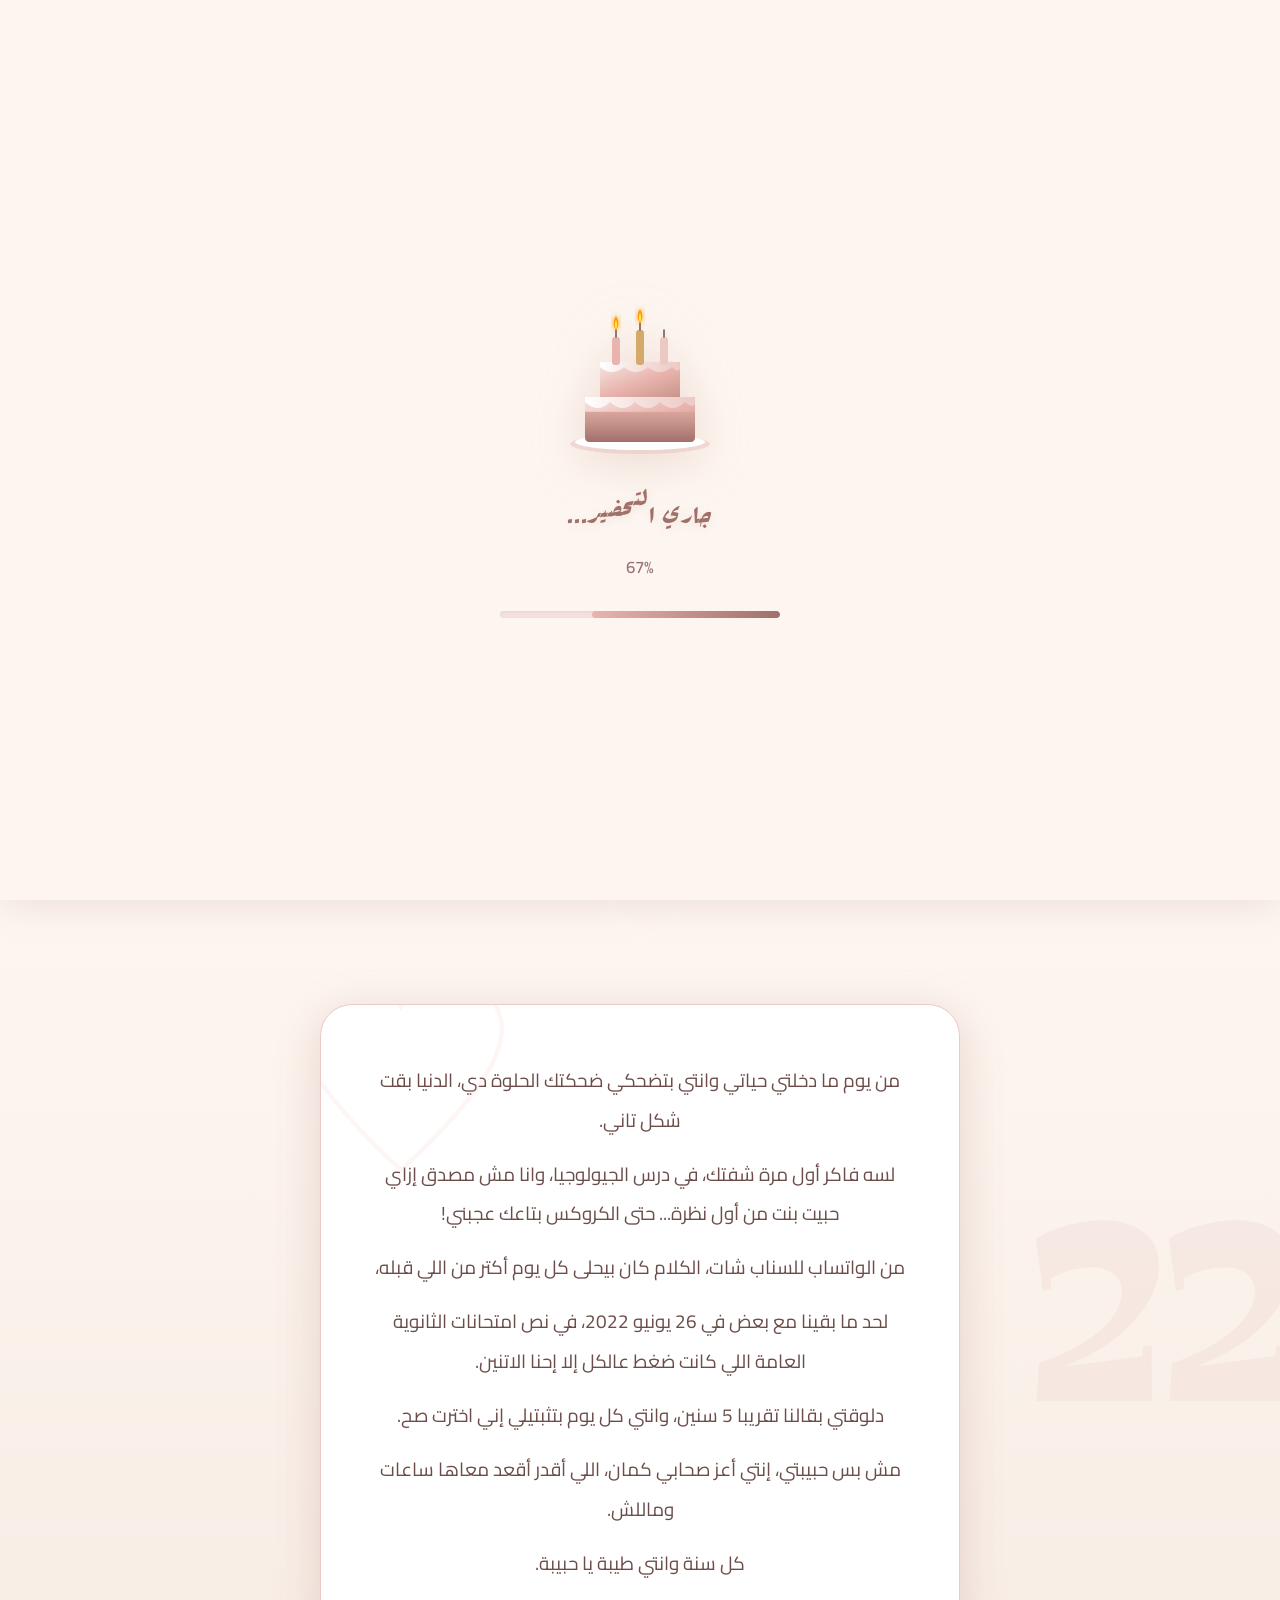
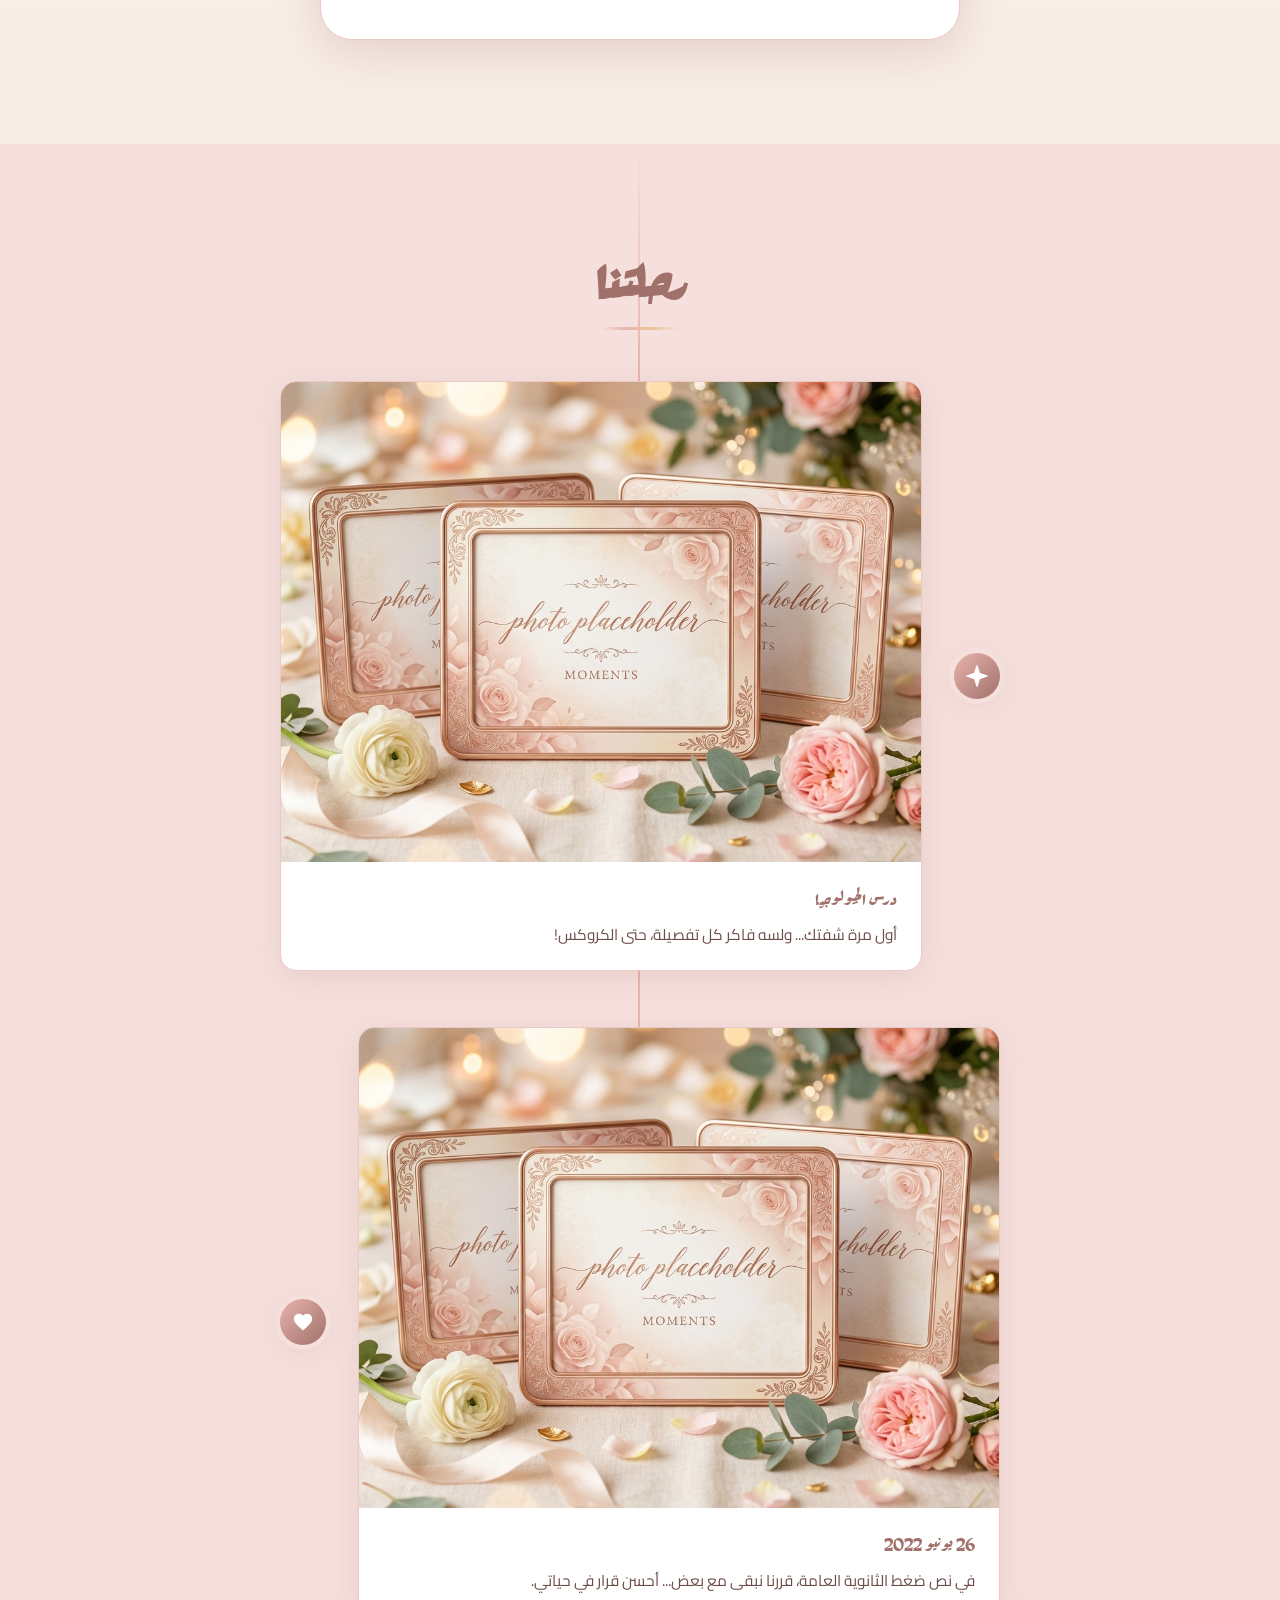
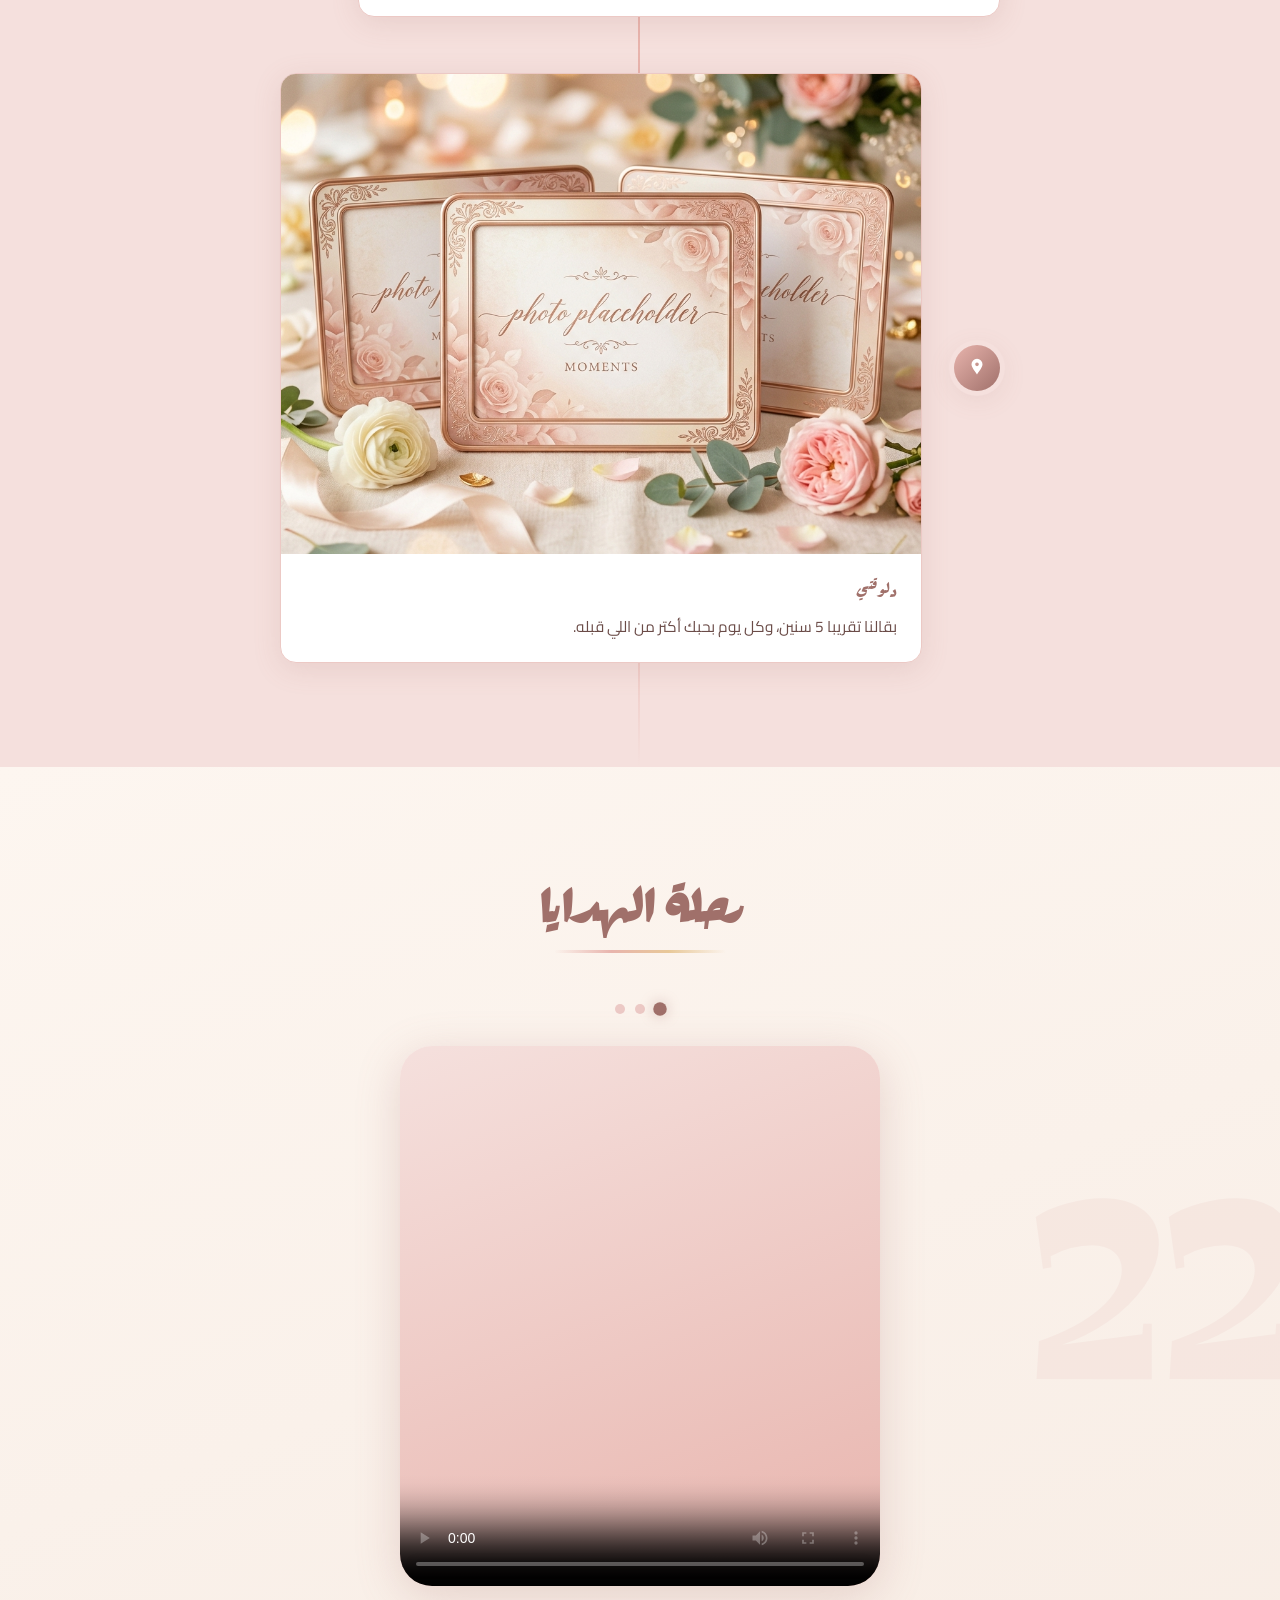
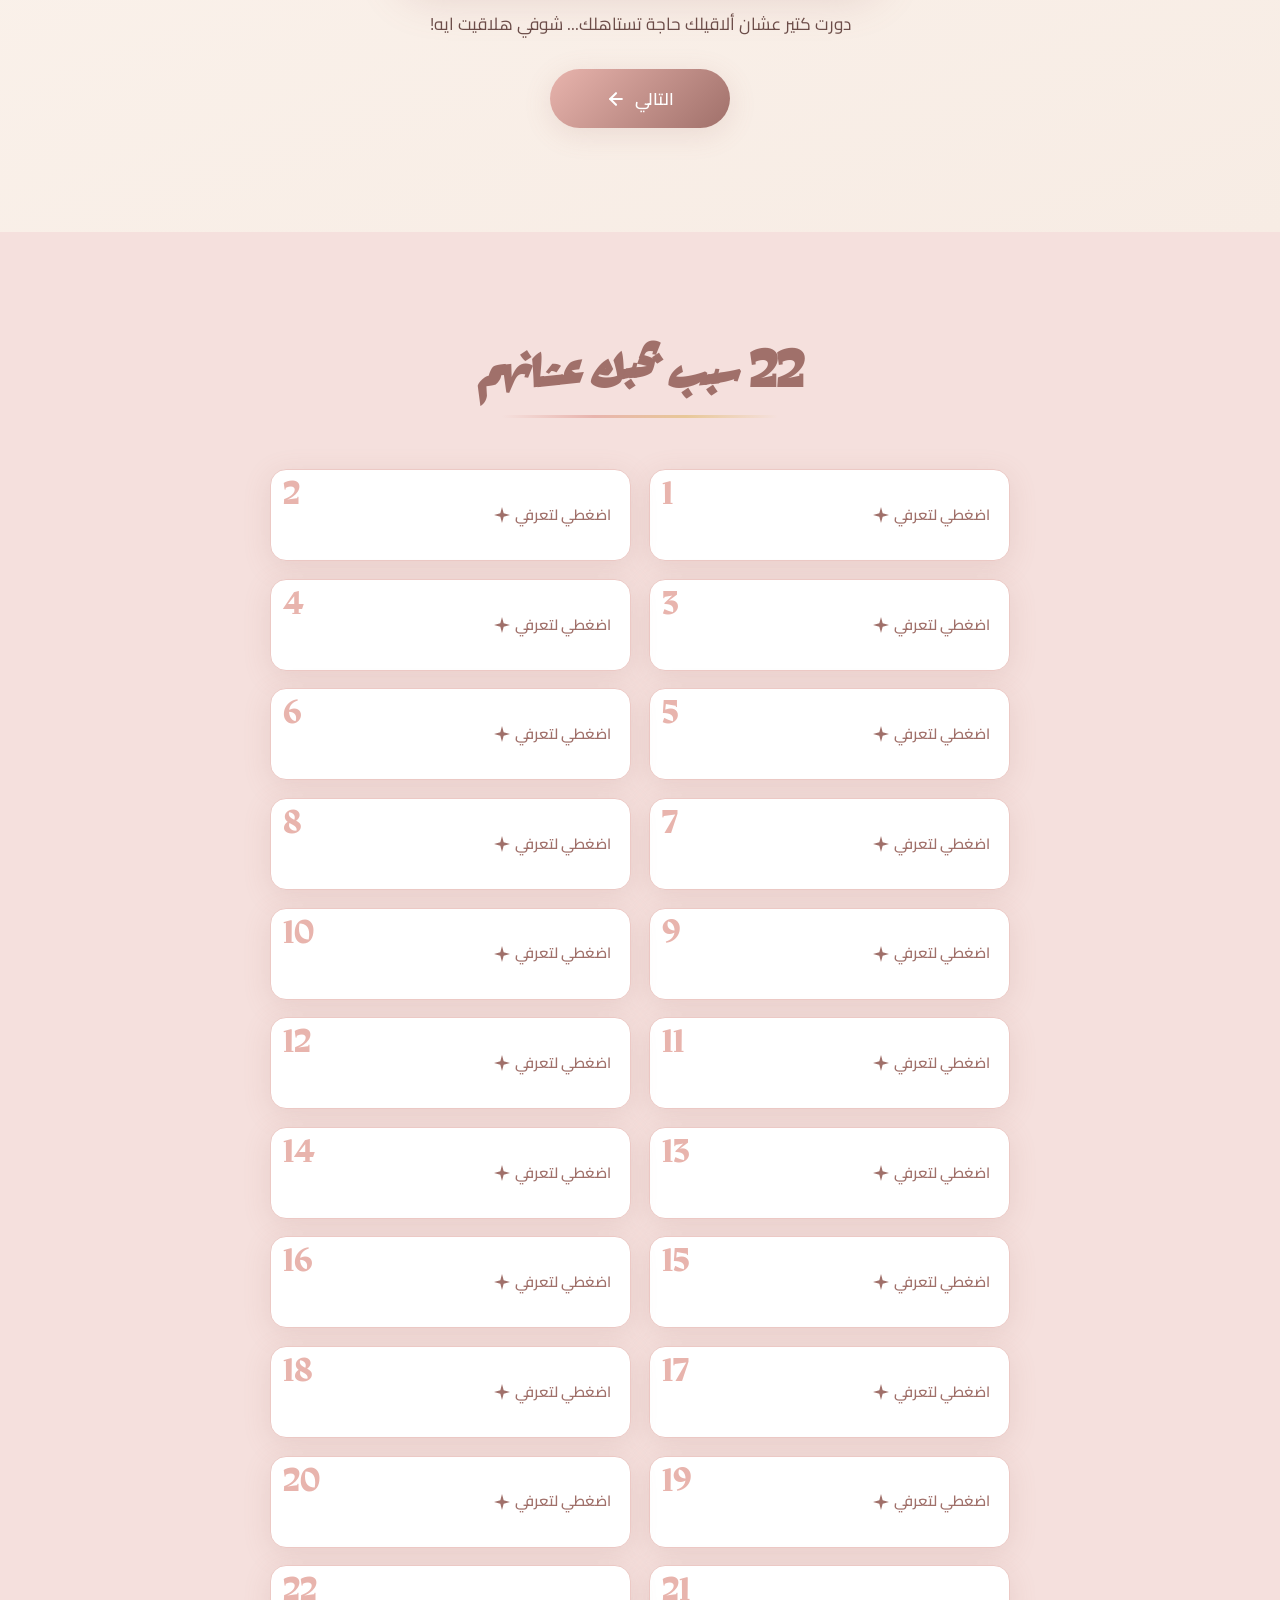
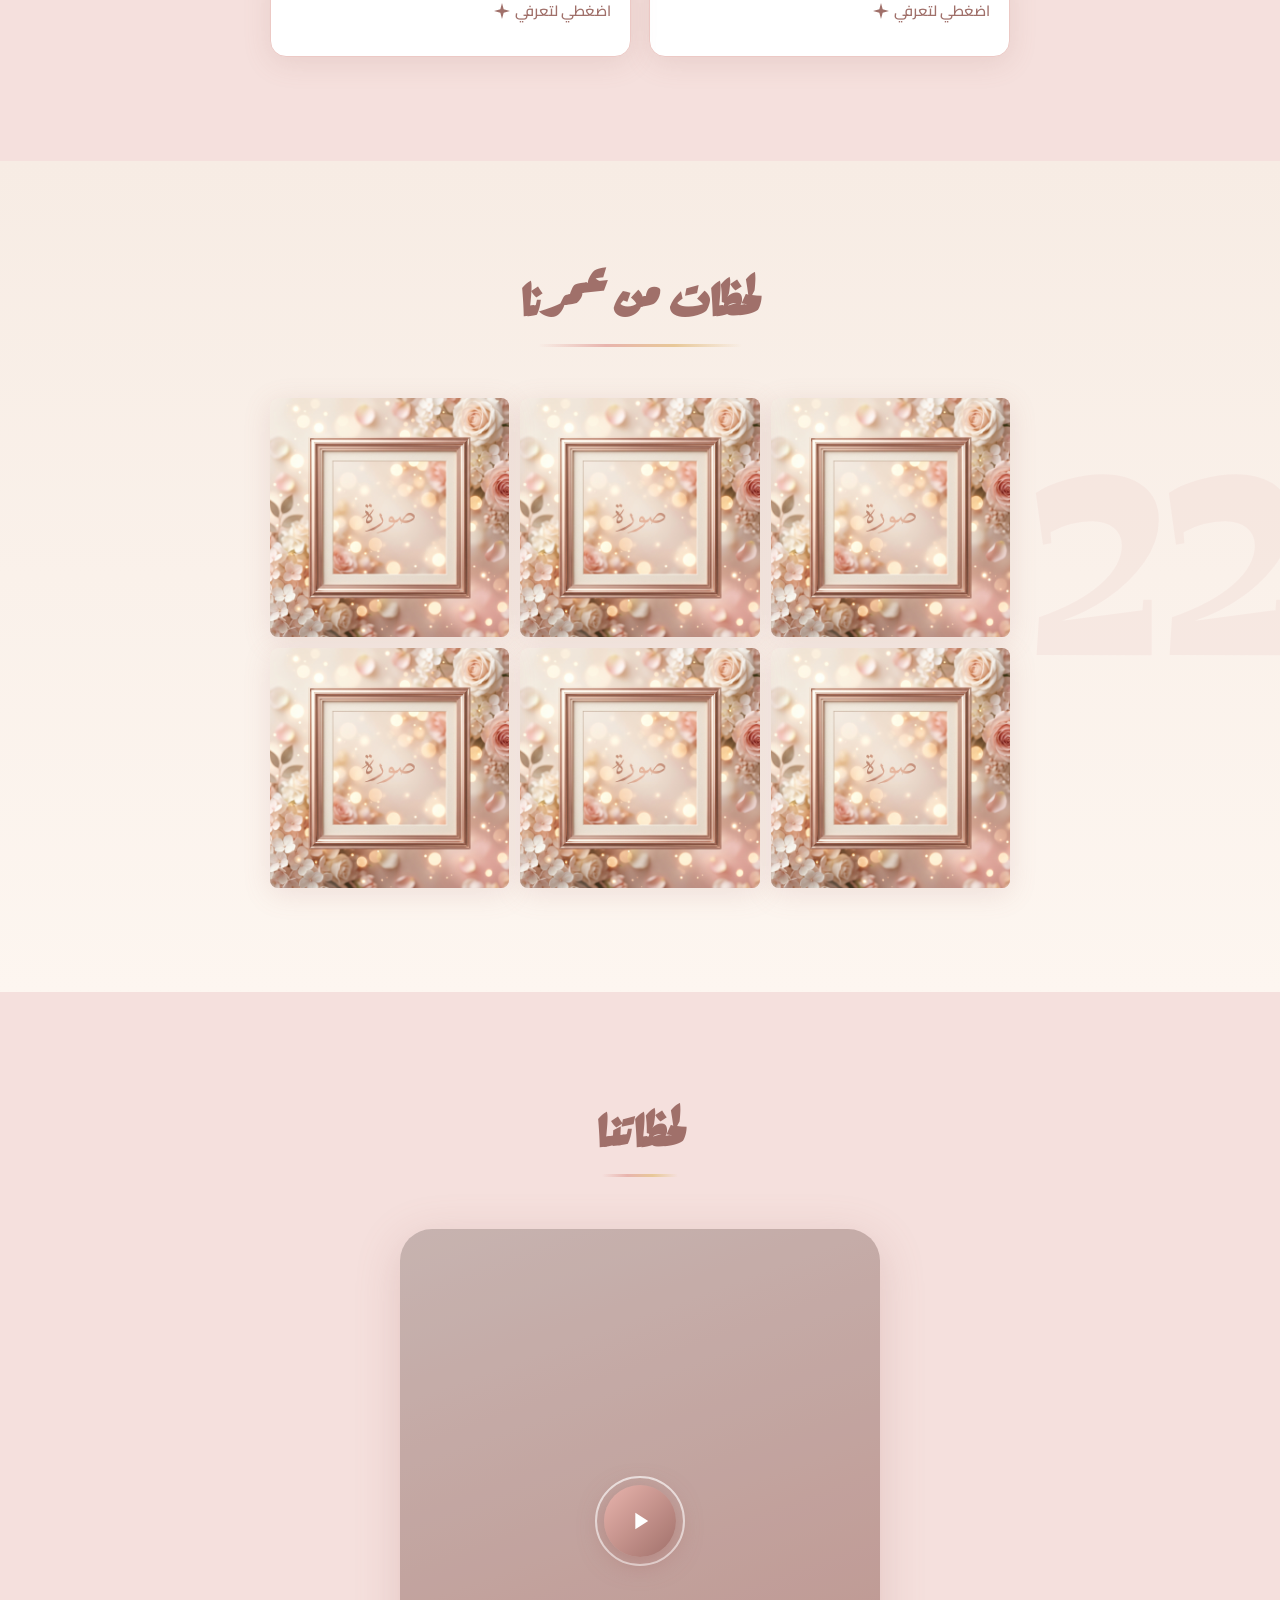
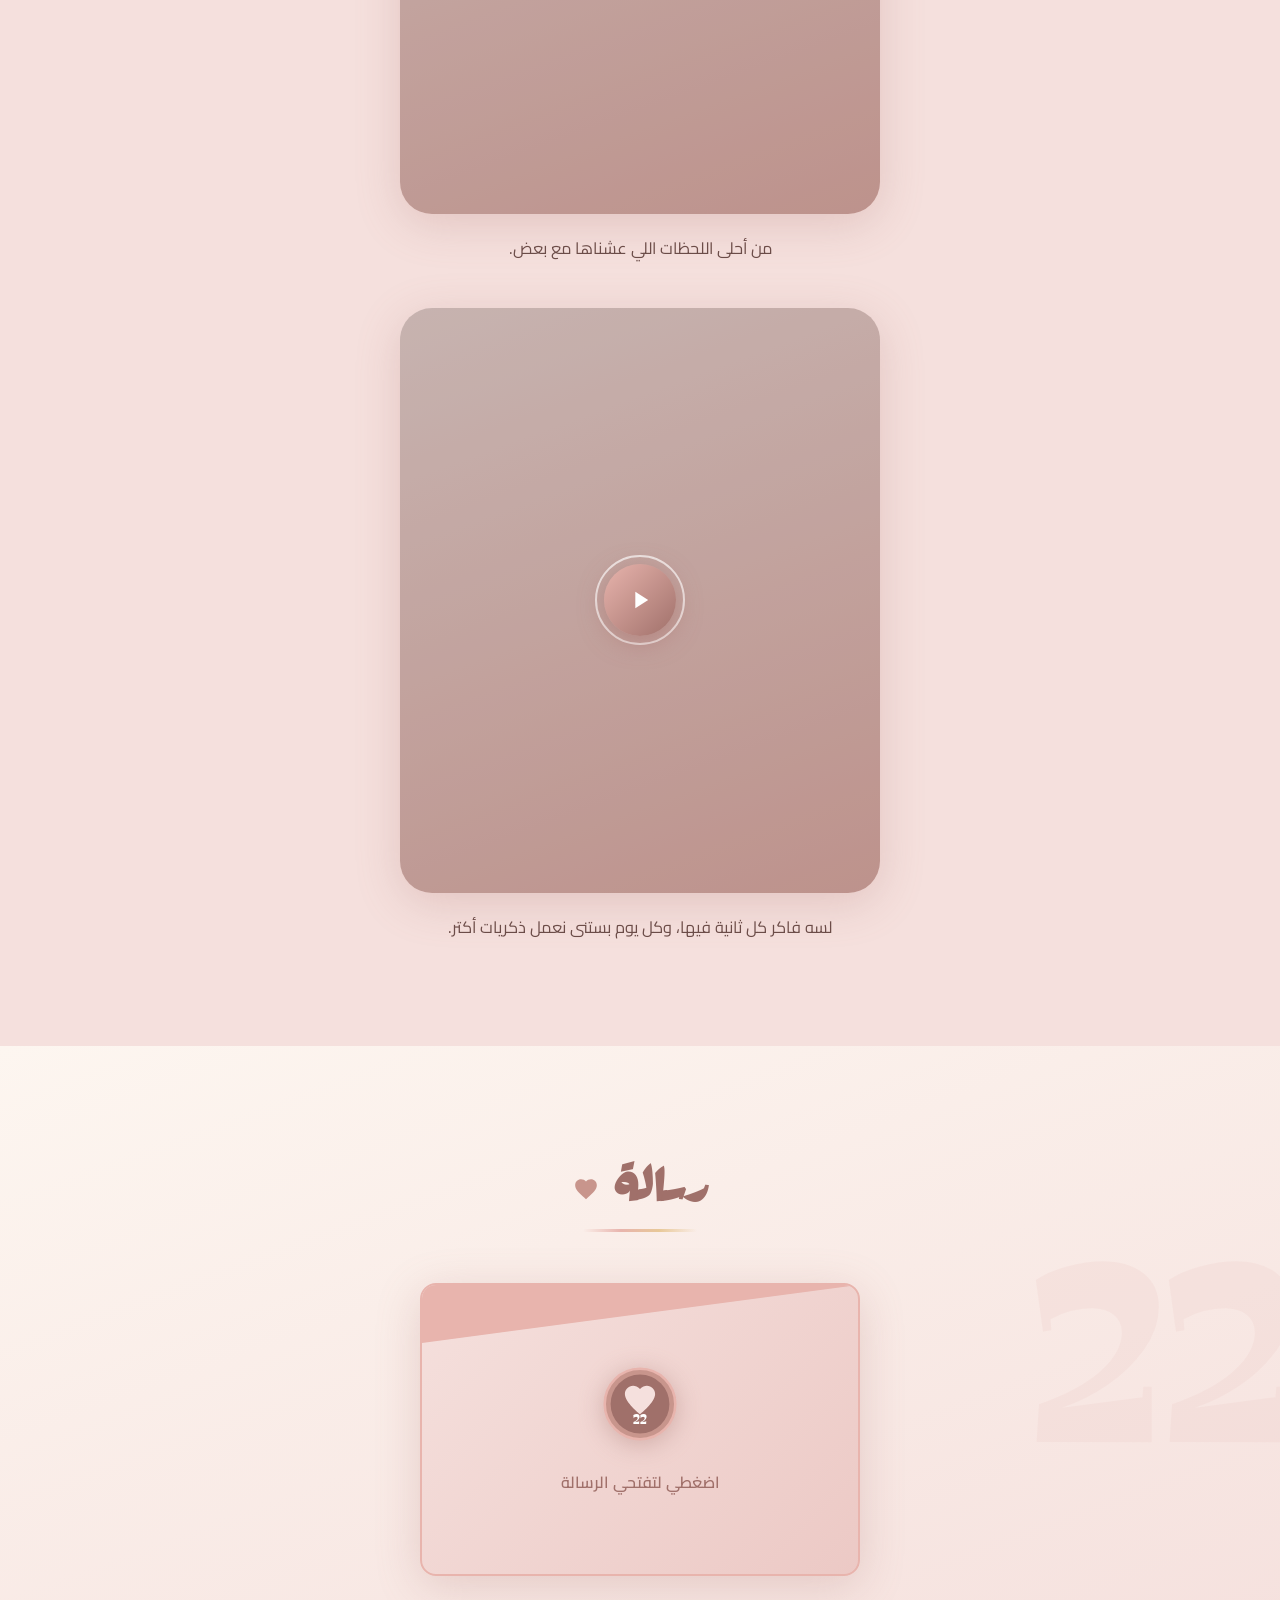
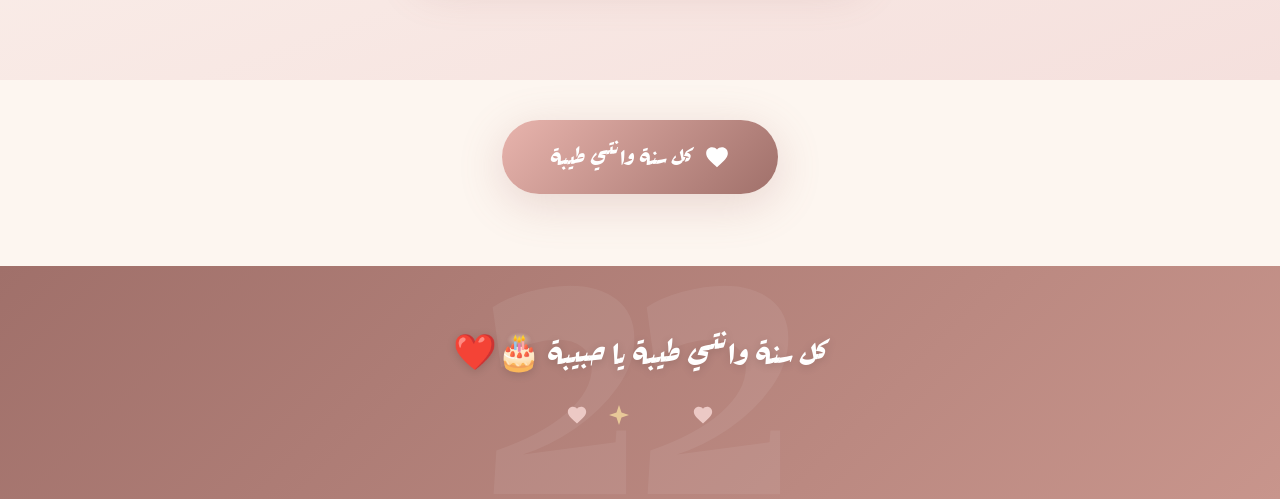
==== index.html @ 1113e802 "Initial commit: Sweet 22 Habiba Birthday Website" ====
<!DOCTYPE html>
<html dir="rtl" lang="ar">
<head>
  <meta charset="UTF-8">
  <meta name="viewport" content="width=device-width, initial-scale=1.0, viewport-fit=cover">
  <meta name="description" content="كل سنة وانتي طيبة يا حبيبة — هدية عيد ميلاد حبيبة الـ 22">
  <title>Sweet 22 — حبيبة ❤️</title>

  <!-- Arabic Google Fonts: Rakkas (display) + Cairo (body) -->
  <link rel="preconnect" href="https://fonts.googleapis.com">
  <link rel="preconnect" href="https://fonts.gstatic.com" crossorigin>
  <link href="https://fonts.googleapis.com/css2?family=Rakkas&family=Cairo:wght@300;400;600;700&display=swap" rel="stylesheet">

  <link rel="stylesheet" href="style.css">
</head>
<body>

  <!-- ════ AMBIENT PARTICLE CANVAS ════════════════════════ -->
  <canvas id="ambient-canvas" aria-hidden="true"></canvas>

  <!-- ════ CURTAIN REVEAL (over the preloader) ═══════════ -->
  <div class="curtain" id="curtain" aria-hidden="true">
    <div class="curtain-half left"></div>
    <div class="curtain-half right"></div>
    <div class="curtain-glow"></div>
  </div>

  <!-- ════ PRELOADER ══════════════════════════════════════ -->
  <div id="preloader" role="status" aria-label="جاري تحميل الموقع">

    <!-- Enhanced SVG Birthday Cake -->
    <div class="preloader-cake-container" aria-hidden="true">
      <svg class="cake-svg" viewBox="0 0 160 180" width="160" height="180">
        <defs>
          <linearGradient id="cakeBaseGrad" x1="0%" y1="0%" x2="100%" y2="100%">
            <stop offset="0%" stop-color="#f5e0dd" />
            <stop offset="50%" stop-color="#e8b4ad" />
            <stop offset="100%" stop-color="#c8958c" />
          </linearGradient>
          <linearGradient id="cakeFillGrad" x1="0%" y1="100%" x2="0%" y2="0%">
            <stop offset="0%" stop-color="#a0706a" />
            <stop offset="50%" stop-color="#c8958c" />
            <stop offset="100%" stop-color="#e8b4ad" />
          </linearGradient>
          <linearGradient id="frostingGrad" x1="0%" y1="0%" x2="100%" y2="0%">
            <stop offset="0%" stop-color="#ffffff" />
            <stop offset="50%" stop-color="#f5e0dd" />
            <stop offset="100%" stop-color="#ecc9c5" />
          </linearGradient>
          <filter id="flameGlow" x="-50%" y="-50%" width="200%" height="200%">
            <feGaussianBlur stdDeviation="3" result="blur" />
            <feMerge>
              <feMergeNode in="blur" />
              <feMergeNode in="SourceGraphic" />
            </feMerge>
          </filter>
        </defs>

        <!-- Cake Plate -->
        <ellipse cx="80" cy="162" rx="70" ry="10" fill="#ecc9c5" opacity="0.6" />
        <ellipse cx="80" cy="160" rx="65" ry="8" fill="#ffffff" />

        <!-- Cake Bottom Tier -->
        <path d="M 25,120 L 25,155 Q 25,160 30,160 L 130,160 Q 135,160 135,155 L 135,120 Z" fill="url(#cakeBaseGrad)" />

        <!-- Liquid Progress Fill Masked -->
        <mask id="cakeFillMask">
          <rect id="cake-fill-rect" x="25" y="160" width="110" height="0" fill="#ffffff" />
        </mask>
        <path d="M 25,120 L 25,155 Q 25,160 30,160 L 130,160 Q 135,160 135,155 L 135,120 Z" fill="url(#cakeFillGrad)" mask="url(#cakeFillMask)" />

        <!-- Decorative Frosting Drips -->
        <path d="M 25,120 Q 38,132 50,120 Q 63,132 75,120 Q 88,132 100,120 Q 113,132 125,120 Q 135,128 135,120 L 135,115 L 25,115 Z" fill="url(#frostingGrad)" />

        <!-- Cake Top Tier -->
        <path d="M 40,85 L 40,115 L 120,115 L 120,85 Z" fill="url(#cakeBaseGrad)" />
        <path d="M 40,85 Q 52,95 64,85 Q 76,95 88,85 Q 100,95 112,85 Q 120,92 120,85 L 120,80 L 40,80 Z" fill="url(#frostingGrad)" />

        <!-- 3 Candles -->
        <!-- Candle 1 -->
        <rect x="52" y="55" width="8" height="28" rx="3" fill="#e8b4ad" />
        <line x1="56" y1="48" x2="56" y2="55" stroke="#6b4c48" stroke-width="1.5" stroke-linecap="round" />
        <!-- Candle 2 (Center) -->
        <rect x="76" y="48" width="8" height="35" rx="3" fill="#d4a96a" />
        <line x1="80" y1="41" x2="80" y2="48" stroke="#6b4c48" stroke-width="1.5" stroke-linecap="round" />
        <!-- Candle 3 -->
        <rect x="100" y="55" width="8" height="28" rx="3" fill="#ecc9c5" />
        <line x1="104" y1="48" x2="104" y2="55" stroke="#6b4c48" stroke-width="1.5" stroke-linecap="round" />

        <!-- Flame 1 -->
        <g class="flame-group flame" id="flame-0" opacity="0">
          <path d="M 56,34 C 52,40 54,46 56,48 C 58,46 60,40 56,34 Z" fill="#ff9800" filter="url(#flameGlow)" />
          <path d="M 56,38 C 54,42 55,46 56,47 C 57,46 58,42 56,38 Z" fill="#ffeb3b" />
        </g>
        <!-- Flame 2 -->
        <g class="flame-group flame" id="flame-1" opacity="0">
          <path d="M 80,27 C 76,33 78,39 80,41 C 82,39 84,33 80,27 Z" fill="#ff9800" filter="url(#flameGlow)" />
          <path d="M 80,31 C 78,35 79,39 80,40 C 81,39 82,35 80,31 Z" fill="#ffeb3b" />
        </g>
        <!-- Flame 3 -->
        <g class="flame-group flame" id="flame-2" opacity="0">
          <path d="M 104,34 C 100,40 102,46 104,48 C 106,46 108,40 104,34 Z" fill="#ff9800" filter="url(#flameGlow)" />
          <path d="M 104,38 C 102,42 103,46 104,47 C 105,46 106,42 104,38 Z" fill="#ffeb3b" />
        </g>
      </svg>
    </div>

    <div class="preloader-text">جاري التحضير...</div>
    <div class="preloader-pct" id="preloader-pct">0%</div>

    <!-- Progress bar -->
    <div class="preloader-bar-wrap" aria-hidden="true">
      <div class="preloader-bar" id="preloader-bar"></div>
    </div>

  </div><!-- /preloader -->


  <!-- ════════════════════════════════════════════════════
       MAIN CONTENT
       ════════════════════════════════════════════════════ -->

  <!-- ── 1. HERO ─────────────────────────────────────── -->
  <section id="hero" aria-label="صفحة البداية">

    <!-- Background image (portrait 3:4) -->
    <div class="hero-bg hero-bg-placeholder" id="hero-bg" aria-hidden="true">
      <img data-preload
           src="assets/images/hero.jpg"
           alt=""
           aria-hidden="true"
           style="position:absolute;inset:0;width:100%;height:100%;object-fit:cover;opacity:0;transition:opacity 0.5s ease"
           onload="this.style.opacity='1'; document.getElementById('hero-bg').style.background='none'">
    </div>

    <div class="hero-overlay" aria-hidden="true"></div>

    <div class="hero-content">
      <div class="hero-name" id="hero-name">حبيبة</div>
      <div class="hero-age-container">
        <span class="hero-age" id="hero-age">22</span>
        <svg class="hero-sparkle-svg" viewBox="0 0 24 24" width="28" height="28" fill="none" stroke="currentColor" stroke-width="2">
          <path d="M12 2L14.5 9.5L22 12L14.5 14.5L12 22L9.5 14.5L2 12L9.5 9.5L12 2Z" fill="url(#cakeFillGrad)" />
        </svg>
      </div>
      <p class="hero-tagline" id="hero-tagline">كل سنة وانتي طيبة يا اجمل حاجة حصلتلي</p>

      <!-- Sleek Animated SVG Scroll Arrow -->
      <div class="hero-scroll-hint" aria-hidden="true">
        <svg class="scroll-arrow-svg" viewBox="0 0 24 32" width="28" height="36">
          <path d="M12 4 L12 22 M5 15 L12 22 L19 15" stroke="currentColor" stroke-width="2.2" stroke-linecap="round" stroke-linejoin="round" fill="none" />
        </svg>
      </div>
    </div>

  </section>


  <!-- ── 2. OPENING LETTER ───────────────────────────── -->
  <section id="opening-letter" aria-labelledby="letter-heading">
    <div class="section-22-bg" aria-hidden="true">22</div>

    <div class="letter-wrap">
      <div class="letter-paper reveal">
        <!-- SVG Watermark Flourish -->
        <svg class="letter-watermark-svg" viewBox="0 0 100 100" aria-hidden="true">
          <path d="M50 88 C20 60 5 40 5 25 C5 12 16 3 30 3 C40 3 47 9 50 15 C53 9 60 3 70 3 C84 3 95 12 95 25 C95 40 80 60 50 88 Z" fill="none" stroke="currentColor" stroke-width="2" opacity="0.12"/>
        </svg>

        <div id="letter-lines" role="article">
          <!-- Lines injected by JS from content.openingLetter -->
        </div>
      </div>
    </div>
  </section>


  <!-- ── 3. TIMELINE ────────────────────────────────── -->
  <section id="timeline" aria-labelledby="timeline-heading">

    <div class="timeline-spine" aria-hidden="true"></div>

    <h2 class="section-title reveal" id="timeline-heading">
      <span id="timeline-title-text">رحلتنا</span>
    </h2>

    <div class="timeline-items" id="timeline-items">
      <!-- Cards injected by JS -->
    </div>

  </section>


  <!-- ── 4. GIFT HUNT ────────────────────────────────── -->
  <section id="gift-hunt" aria-labelledby="gift-heading">
    <div class="section-22-bg" aria-hidden="true">22</div>

    <h2 class="section-title reveal" id="gift-heading">
      <span id="gift-title-text">رحلة الهدايا</span>
    </h2>

    <div class="gift-hunt-wrap">

      <!-- Step dots -->
      <div class="gift-counter" id="gift-dots" aria-hidden="true"></div>

      <!-- Video steps (injected by JS) -->
      <div id="gift-steps"></div>

      <button id="gift-next-btn" class="gift-next-btn ripple-btn" aria-label="الخطوة التالية">
        <span>التالي</span>
        <svg class="btn-arrow-svg" viewBox="0 0 24 24" width="20" height="20" fill="none" stroke="currentColor" stroke-width="2.5" stroke-linecap="round" stroke-linejoin="round">
          <line x1="19" y1="12" x2="5" y2="12"></line>
          <polyline points="12 19 5 12 12 5"></polyline>
        </svg>
      </button>

    </div>
  </section>


  <!-- ── 5. 22 REASONS ─────────────────────────────── -->
  <section id="reasons" aria-labelledby="reasons-heading">

    <h2 class="section-title reveal" id="reasons-heading">
      <span id="reasons-title-text">22 سبب بحبك عشانهم</span>
    </h2>

    <div class="reasons-grid" id="reasons-grid">
      <!-- Cards injected by JS -->
    </div>

  </section>


  <!-- ── 6. PHOTO GALLERY ───────────────────────────── -->
  <section id="gallery" aria-labelledby="gallery-heading">
    <div class="section-22-bg" aria-hidden="true">22</div>

    <h2 class="section-title reveal" id="gallery-heading">
      <span id="gallery-title-text">لحظات من عمرنا</span>
    </h2>

    <div class="gallery-grid" id="gallery-grid">
      <!-- Items injected by JS -->
    </div>

  </section>

  <!-- Lightbox -->
  <div id="lightbox" role="dialog" aria-modal="true" aria-label="عرض الصورة">
    <button id="lightbox-close" aria-label="إغلاق">
      <svg viewBox="0 0 24 24" width="24" height="24" stroke="currentColor" stroke-width="2.5" fill="none" stroke-linecap="round" stroke-linejoin="round">
        <line x1="18" y1="6" x2="6" y2="18"></line>
        <line x1="6" y1="6" x2="18" y2="18"></line>
      </svg>
    </button>
    <img id="lightbox-img" src="" alt="صورة مكبرة" class="lightbox-img">
  </div>


  <!-- ── 7. OUR MOMENTS ─────────────────────────────── -->
  <section id="our-moments" aria-labelledby="moments-heading">

    <h2 class="section-title reveal" id="moments-heading">
      <span id="moments-title-text">لحظاتنا</span>
    </h2>

    <div class="moments-list" id="moments-list">
      <!-- Items injected by JS -->
    </div>

  </section>


  <!-- ── 8. CLOSING LETTER ──────────────────────────── -->
  <section id="closing" aria-labelledby="closing-heading">
    <div class="section-22-bg" aria-hidden="true">22</div>

    <h2 class="section-title reveal" id="closing-heading">
      <span>رسالة <svg class="inline-heart-svg" viewBox="0 0 24 24" width="26" height="26" fill="var(--rose-gold)"><path d="M12 21.35l-1.45-1.32C5.4 15.36 2 12.28 2 8.5 2 5.42 4.42 3 7.5 3c1.74 0 3.41.81 4.5 2.09C13.09 3.81 14.76 3 16.5 3 19.58 3 22 5.42 22 8.5c0 3.78-3.4 6.86-8.55 11.54L12 21.35z"/></svg></span>
    </h2>

    <div class="envelope-wrap">
      <!-- Envelope / letter — tap to open -->
      <div class="envelope reveal" id="envelope" role="button" tabindex="0" aria-label="اضغطي لتفتحي الرسالة">

        <!-- Closed state -->
        <div class="env-closed">
          <div class="env-flap" aria-hidden="true"></div>
          <div class="env-closed-inner">
            <!-- SVG Envelope & Wax Seal -->
            <div class="wax-seal-svg-wrap">
              <svg viewBox="0 0 100 100" width="84" height="84">
                <circle cx="50" cy="50" r="42" fill="#c8958c" stroke="#e8b4ad" stroke-width="3" />
                <circle cx="50" cy="50" r="35" fill="#a0706a" />
                <path d="M50 32 C42 24 32 30 32 38 C32 48 50 62 50 62 C50 62 68 48 68 38 C68 30 58 24 50 32 Z" fill="#f5e0dd" />
                <text x="50" y="74" font-family="Rakkas, serif" font-size="16" fill="#ffffff" text-anchor="middle">22</text>
              </svg>
            </div>
            <div class="env-hint">اضغطي لتفتحي الرسالة</div>
          </div>
        </div>

        <!-- Opened letter (content injected by JS) -->
        <div class="env-letter" id="env-letter">
          <!-- Paragraphs injected by buildClosingLetter() -->
          <span class="love-sign">
            <svg viewBox="0 0 32 32" width="36" height="36" fill="var(--rose-gold-dk)">
              <path d="M16 28.5l-2.3-2.1C5.5 18.9 2 15.7 2 11.5 2 8 4.7 5.3 8.2 5.3c2 0 3.9.9 5.1 2.4 1.2-1.5 3.1-2.4 5.1-2.4 3.5 0 6.2 2.7 6.2 6.2 0 4.2-3.5 7.4-11.7 14.9L16 28.5z"/>
            </svg>
          </span>
        </div>

      </div>
    </div>

  </section>


  <!-- ── CELEBRATION MOMENT ────────────────────────── -->
  <div class="celebration-section reveal">
    <button id="celebrate-btn" class="ripple-btn" aria-label="احتفالي!">
      <svg class="btn-heart-svg" viewBox="0 0 24 24" width="26" height="26" fill="currentColor">
        <path d="M12 21.35l-1.45-1.32C5.4 15.36 2 12.28 2 8.5 2 5.42 4.42 3 7.5 3c1.74 0 3.41.81 4.5 2.09C13.09 3.81 14.76 3 16.5 3 19.58 3 22 5.42 22 8.5c0 3.78-3.4 6.86-8.55 11.54L12 21.35z"/>
      </svg>
      <span>كل سنة وانتي طيبة</span>
    </button>
  </div>


  <!-- ── 9. FOOTER ──────────────────────────────────── -->
  <footer role="contentinfo">
    <div class="footer-22" aria-hidden="true">22</div>
    <div class="footer-text" id="footer-text">كل سنة وانتي طيبة يا حبيبة 🎂❤️</div>

    <!-- Inline Vector SVG Row -->
    <div class="footer-hearts-svg-row" aria-hidden="true">
      <svg viewBox="0 0 24 24" width="22" height="22" fill="#ecc9c5"><path d="M12 21.35l-1.45-1.32C5.4 15.36 2 12.28 2 8.5 2 5.42 4.42 3 7.5 3c1.74 0 3.41.81 4.5 2.09C13.09 3.81 14.76 3 16.5 3 19.58 3 22 5.42 22 8.5c0 3.78-3.4 6.86-8.55 11.54L12 21.35z"/></svg>
      <svg viewBox="0 0 24 24" width="22" height="22" fill="#fdf6f0"><path d="M12 2C6.48 2 2 6.48 2 12s4.48 10 10 10 10-4.48 10-10S17.52 2 12 2zm1 14.5h-2v-2h2v2zm0-4h-2V7h2v5.5z" opacity="0"/></svg>
      <svg viewBox="0 0 24 24" width="24" height="24" fill="#e8c898"><path d="M12 2L14.5 9.5L22 12L14.5 14.5L12 22L9.5 14.5L2 12L9.5 9.5L12 2Z"/></svg>
      <svg viewBox="0 0 24 24" width="22" height="22" fill="#ecc9c5"><path d="M12 21.35l-1.45-1.32C5.4 15.36 2 12.28 2 8.5 2 5.42 4.42 3 7.5 3c1.74 0 3.41.81 4.5 2.09C13.09 3.81 14.76 3 16.5 3 19.58 3 22 5.42 22 8.5c0 3.78-3.4 6.86-8.55 11.54L12 21.35z"/></svg>
    </div>
  </footer>


  <!-- Confetti canvas (on top of everything) -->
  <canvas id="confetti-canvas" aria-hidden="true"></canvas>

  <script src="script.js"></script>

</body>
</html>
---- style.css ----
/* ============================================================
   SWEET 22 — Habiba's Birthday
   RTL, rose-gold/blush theme, mobile-first
   Enhanced Animations, Transitions & Vector SVG Styling
   ============================================================ */

@import url('https://fonts.googleapis.com/css2?family=Rakkas&family=Cairo:wght@300;400;600;700&display=swap');

/* ─── CSS Custom Properties ─────────────────────────────────── */
:root {
  --rose-gold:      #c8958c;
  --rose-gold-lt:   #e8b4ad;
  --rose-gold-dk:   #a0706a;
  --blush:          #f5e0dd;
  --blush-deep:     #ecc9c5;
  --cream:          #fdf6f0;
  --cream-dk:       #f7ece4;
  --gold:           #d4a96a;
  --gold-lt:        #e8c898;
  --text-dark:      #3d2c2a;
  --text-mid:       #6b4c48;
  --text-light:     #9a7470;
  --white:          #ffffff;

  --font-heading:   'Rakkas', serif;
  --font-body:      'Cairo', sans-serif;

  --radius-sm:      0.5rem;
  --radius-md:      1rem;
  --radius-lg:      2rem;
  --radius-xl:      3rem;

  --shadow-soft:    0 6px 28px rgba(168,110,104,0.16);
  --shadow-mid:     0 10px 45px rgba(168,110,104,0.24);
  --shadow-heavy:   0 18px 65px rgba(168,110,104,0.35);

  --transition:     all 0.4s cubic-bezier(0.25, 0.8, 0.25, 1);
  --transition-fast: all 0.25s cubic-bezier(0.25, 0.8, 0.25, 1);
}

/* ─── Reset & Base ───────────────────────────────────────────── */
*, *::before, *::after { box-sizing: border-box; margin: 0; padding: 0; }

html {
  scroll-behavior: smooth;
  font-size: 16px;
}

body {
  direction: rtl;
  font-family: var(--font-body);
  background-color: var(--cream);
  color: var(--text-dark);
  overflow-x: hidden;
  line-height: 1.8;
  -webkit-font-smoothing: antialiased;
}

img, video { max-width: 100%; display: block; }

a { color: inherit; text-decoration: none; }

/* ─── Ambient Particle Canvas ────────────────────────────────── */
#ambient-canvas {
  position: fixed;
  inset: 0;
  z-index: 0;
  pointer-events: none;
  opacity: 0.65;
}

/* ─── Scroll-reveal Base Classes ─────────────────────────────── */
.reveal {
  opacity: 0;
  transform: translateY(35px);
  transition: opacity 0.75s cubic-bezier(0.22, 1, 0.36, 1), transform 0.75s cubic-bezier(0.22, 1, 0.36, 1);
}
.reveal.visible {
  opacity: 1;
  transform: none;
}

.reveal-scale {
  opacity: 0;
  transform: scale(0.88) translateY(20px);
  transition: opacity 0.65s cubic-bezier(0.22, 1, 0.36, 1), transform 0.65s cubic-bezier(0.22, 1, 0.36, 1);
}
.reveal-scale.visible {
  opacity: 1;
  transform: scale(1) translateY(0);
}

.reveal-left {
  opacity: 0;
  transform: translateX(50px);
  transition: opacity 0.75s cubic-bezier(0.22, 1, 0.36, 1), transform 0.75s cubic-bezier(0.22, 1, 0.36, 1);
}
.reveal-right {
  opacity: 0;
  transform: translateX(-50px);
  transition: opacity 0.75s cubic-bezier(0.22, 1, 0.36, 1), transform 0.75s cubic-bezier(0.22, 1, 0.36, 1);
}
.reveal-left.visible, .reveal-right.visible {
  opacity: 1;
  transform: none;
}

/* ─── Ripple Tap Feedback ────────────────────────────────────── */
.ripple-btn {
  position: relative;
  overflow: hidden;
  -webkit-tap-highlight-color: transparent;
}
.ripple-btn .ripple {
  position: absolute;
  border-radius: 50%;
  background: rgba(255, 255, 255, 0.4);
  transform: scale(0);
  animation: ripple-anim 0.55s ease-out;
  pointer-events: none;
}
@keyframes ripple-anim {
  to { transform: scale(4); opacity: 0; }
}

/* ════════════════════════════════════════════════════════════
   PRELOADER
   ════════════════════════════════════════════════════════════ */
#preloader {
  position: fixed;
  inset: 0;
  z-index: 9999;
  background: var(--cream);
  display: flex;
  flex-direction: column;
  align-items: center;
  justify-content: center;
  gap: 1.8rem;
  transition: opacity 0.8s cubic-bezier(0.77, 0, 0.175, 1), transform 0.8s cubic-bezier(0.77, 0, 0.175, 1);
}
#preloader.hide {
  opacity: 0;
  transform: scale(1.05);
  pointer-events: none;
}

.preloader-cake-container {
  position: relative;
  width: 160px;
  height: 180px;
  filter: drop-shadow(0 8px 24px rgba(200, 149, 140, 0.3));
}
.cake-svg {
  width: 100%;
  height: 100%;
  overflow: visible;
}

/* Flame animation */
.flame {
  transition: opacity 0.4s ease;
  animation: flameFlicker 1.4s ease-in-out infinite alternate;
}
.flame-group:nth-child(1) { animation-delay: 0.1s; }
.flame-group:nth-child(2) { animation-delay: 0.3s; }
.flame-group:nth-child(3) { animation-delay: 0.5s; }

@keyframes flameFlicker {
  0%   { transform: translateY(0) scale(1) rotate(0deg); }
  50%  { transform: translateY(-2px) scale(1.08) rotate(2deg); }
  100% { transform: translateY(1px) scale(0.95) rotate(-2deg); }
}

.preloader-text {
  font-family: var(--font-heading);
  font-size: 1.7rem;
  color: var(--rose-gold-dk);
  text-align: center;
  letter-spacing: 0.03em;
  text-shadow: 0 2px 10px rgba(160, 112, 106, 0.15);
}
.preloader-pct {
  font-family: var(--font-body);
  font-size: 1.05rem;
  font-weight: 600;
  color: var(--text-light);
  margin-top: -1rem;
}
.preloader-bar-wrap {
  width: min(280px, 70vw);
  height: 7px;
  background: var(--blush);
  border-radius: 99px;
  overflow: hidden;
  box-shadow: inset 0 1px 3px rgba(0,0,0,0.06);
}
.preloader-bar {
  height: 100%;
  width: 0%;
  background: linear-gradient(90deg, var(--rose-gold-lt), var(--rose-gold-dk), var(--gold-lt));
  background-size: 200% 100%;
  animation: barGlow 2s linear infinite;
  border-radius: 99px;
  transition: width 0.3s ease;
}
@keyframes barGlow {
  0% { background-position: 0% 50%; }
  100% { background-position: 200% 50%; }
}

/* Curtain reveal */
.curtain {
  position: fixed;
  inset: 0;
  z-index: 9990;
  pointer-events: none;
}
.curtain-half {
  position: absolute;
  top: 0; bottom: 0;
  width: 50%;
  background: var(--cream);
  transition: transform 1s cubic-bezier(0.77, 0, 0.175, 1);
  box-shadow: 0 0 40px rgba(160, 112, 106, 0.2);
}
.curtain-half.left  { right: 0; transform-origin: right; }
.curtain-half.right { left: 0;  transform-origin: left; }
.curtain.open .curtain-half.left  { transform: scaleX(0); }
.curtain.open .curtain-half.right { transform: scaleX(0); }

/* ════════════════════════════════════════════════════════════
   SECTION COMMON
   ════════════════════════════════════════════════════════════ */
section {
  position: relative;
  z-index: 1;
  padding: 5.5rem 1.25rem;
}
.section-title {
  font-family: var(--font-heading);
  font-size: clamp(2.2rem, 6.5vw, 3.4rem);
  color: var(--rose-gold-dk);
  text-align: center;
  margin-bottom: 3.2rem;
  line-height: 1.3;
}
.section-title span {
  display: inline-block;
  position: relative;
}
.section-title span::after {
  content: '';
  display: block;
  height: 3px;
  background: linear-gradient(90deg, transparent, var(--rose-gold-lt), var(--gold-lt), transparent);
  border-radius: 2px;
  margin-top: 0.5rem;
  width: 85%;
  margin-inline: auto;
}
.inline-heart-svg {
  display: inline-block;
  vertical-align: middle;
  margin-inline-start: 0.3rem;
  animation: heartPulse 1.6s ease-in-out infinite;
}
@keyframes heartPulse {
  0%, 100% { transform: scale(1); }
  50% { transform: scale(1.2); }
}

.twenty-two-decor {
  font-family: var(--font-heading);
  font-size: 7.5rem;
  color: var(--blush-deep);
  position: absolute;
  right: -0.5rem;
  top: 50%;
  transform: translateY(-50%);
  line-height: 1;
  pointer-events: none;
  user-select: none;
  opacity: 0.4;
}

/* ════════════════════════════════════════════════════════════
   HERO SECTION
   ════════════════════════════════════════════════════════════ */
#hero {
  min-height: 100svh;
  display: flex;
  flex-direction: column;
  align-items: center;
  justify-content: flex-end;
  padding: 0;
  overflow: hidden;
}
.hero-bg {
  position: absolute;
  inset: 0;
  background-image: url('assets/images/hero.jpg');
  background-size: cover;
  background-position: center top;
  transform-origin: center;
  transition: transform 0.1s linear;
}
.hero-bg-placeholder {
  background: linear-gradient(160deg,
    var(--blush) 0%,
    var(--rose-gold-lt) 40%,
    var(--rose-gold) 70%,
    var(--rose-gold-dk) 100%
  );
}
.hero-overlay {
  position: absolute;
  inset: 0;
  background: linear-gradient(to top,
    rgba(61,44,42,0.85) 0%,
    rgba(61,44,42,0.35) 45%,
    rgba(61,44,42,0.08) 100%
  );
}
.hero-content {
  position: relative;
  z-index: 2;
  text-align: center;
  color: var(--white);
  padding: 3rem 1.5rem 4rem;
  width: 100%;
}
.hero-name {
  font-family: var(--font-heading);
  font-size: clamp(4.5rem, 18vw, 9.5rem);
  line-height: 1;
  text-shadow: 0 4px 24px rgba(0,0,0,0.45);
  animation: heroNameIn 1.2s cubic-bezier(0.22, 1, 0.36, 1) both;
  animation-delay: 0.2s;
}
@keyframes heroNameIn {
  from { opacity: 0; transform: translateY(45px) scale(0.92); }
  to   { opacity: 1; transform: none; }
}

.hero-age-container {
  display: inline-flex;
  align-items: center;
  justify-content: center;
  gap: 0.4rem;
  position: relative;
}
.hero-age {
  font-family: var(--font-heading);
  font-size: clamp(5.2rem, 23vw, 11.5rem);
  line-height: 0.9;
  background: linear-gradient(135deg, var(--gold-lt) 0%, var(--white) 40%, var(--rose-gold-lt) 70%, var(--gold) 100%);
  -webkit-background-clip: text;
  -webkit-text-fill-color: transparent;
  background-clip: text;
  display: inline-block;
  filter: drop-shadow(0 6px 16px rgba(200,149,140,0.5));
  animation: heroAgeIn 1.3s cubic-bezier(0.22, 1, 0.36, 1) both;
  animation-delay: 0.45s;
}
@keyframes heroAgeIn {
  from { opacity: 0; transform: scale(0.7) rotate(-5deg); }
  to   { opacity: 1; transform: none; }
}

.hero-sparkle-svg {
  animation: sparkleRotate 4s linear infinite;
  color: var(--gold-lt);
  filter: drop-shadow(0 2px 8px rgba(212,169,106,0.6));
}
@keyframes sparkleRotate {
  0% { transform: rotate(0deg) scale(1); }
  50% { transform: rotate(180deg) scale(1.15); }
  100% { transform: rotate(360deg) scale(1); }
}

.hero-tagline {
  font-size: clamp(1rem, 3.8vw, 1.25rem);
  font-weight: 400;
  color: rgba(255,255,255,0.92);
  margin-top: 1rem;
  text-shadow: 0 2px 10px rgba(0,0,0,0.35);
  animation: heroTagIn 1.4s cubic-bezier(0.22, 1, 0.36, 1) both;
  animation-delay: 0.7s;
}
@keyframes heroTagIn {
  from { opacity: 0; transform: translateY(20px); }
  to   { opacity: 1; transform: none; }
}

.hero-scroll-hint {
  margin-top: 2.2rem;
  display: flex;
  justify-content: center;
  animation: bounceArrow 2.2s ease-in-out infinite;
  color: rgba(255, 255, 255, 0.85);
}
.scroll-arrow-svg {
  filter: drop-shadow(0 2px 8px rgba(0,0,0,0.4));
}
@keyframes bounceArrow {
  0%, 100% { transform: translateY(0); opacity: 0.7; }
  50%       { transform: translateY(12px); opacity: 1; }
}

/* ════════════════════════════════════════════════════════════
   OPENING LETTER
   ════════════════════════════════════════════════════════════ */
#opening-letter {
  background: linear-gradient(180deg, var(--cream) 0%, var(--cream-dk) 100%);
  text-align: center;
}
.letter-wrap {
  max-width: 640px;
  margin: 0 auto;
  position: relative;
}
.letter-paper {
  background: var(--white);
  border-radius: var(--radius-lg);
  padding: 2.8rem 2.2rem;
  box-shadow: var(--shadow-mid);
  border: 1px solid var(--blush-deep);
  position: relative;
  overflow: hidden;
}
.letter-watermark-svg {
  position: absolute;
  top: -2rem;
  left: -2rem;
  width: 14rem;
  height: 14rem;
  color: var(--rose-gold-lt);
  pointer-events: none;
}
.letter-line {
  font-size: clamp(1rem, 3.2vw, 1.18rem);
  color: var(--text-mid);
  line-height: 2.1;
  margin-bottom: 0.9rem;
  opacity: 0;
  transform: translateY(20px);
  transition: opacity 0.65s cubic-bezier(0.22, 1, 0.36, 1), transform 0.65s cubic-bezier(0.22, 1, 0.36, 1);
}
.letter-line.visible {
  opacity: 1;
  transform: none;
}
.letter-line:last-child { margin-bottom: 0; }

/* ════════════════════════════════════════════════════════════
   TIMELINE
   ════════════════════════════════════════════════════════════ */
#timeline {
  background: var(--blush);
  position: relative;
  overflow: hidden;
}
.timeline-spine {
  position: absolute;
  top: 0; bottom: 0;
  right: 50%;
  width: 2px;
  background: linear-gradient(180deg, transparent, var(--rose-gold-lt) 10%, var(--rose-gold-lt) 90%, transparent);
}
.timeline-items {
  max-width: 720px;
  margin: 0 auto;
  display: flex;
  flex-direction: column;
  gap: 3.5rem;
}
.timeline-item {
  display: flex;
  align-items: flex-start;
  gap: 1.5rem;
  position: relative;
}
.timeline-item:nth-child(even) {
  flex-direction: row-reverse;
}
.timeline-dot {
  flex: 0 0 46px;
  width: 46px;
  height: 46px;
  border-radius: 50%;
  background: linear-gradient(135deg, var(--rose-gold-lt), var(--rose-gold-dk));
  box-shadow: 0 0 0 5px var(--blush), var(--shadow-soft);
  display: flex;
  align-items: center;
  justify-content: center;
  color: var(--white);
  position: relative;
  z-index: 2;
  flex-shrink: 0;
  align-self: center;
  transition: var(--transition-fast);
}
.timeline-item:hover .timeline-dot {
  transform: scale(1.12);
  box-shadow: 0 0 0 7px var(--blush), var(--shadow-mid);
}

.timeline-card {
  background: var(--white);
  border-radius: var(--radius-md);
  overflow: hidden;
  box-shadow: var(--shadow-soft);
  flex: 1;
  border: 1px solid var(--blush-deep);
  transition: var(--transition);
}
.timeline-card:hover {
  transform: translateY(-6px);
  box-shadow: var(--shadow-mid);
}
.timeline-card:active {
  transform: scale(0.98);
}
.timeline-img-wrap {
  width: 100%;
  aspect-ratio: 4/3;
  overflow: hidden;
  background: linear-gradient(135deg, var(--blush), var(--rose-gold-lt));
  position: relative;
}
.timeline-img-wrap img {
  width: 100%;
  height: 100%;
  object-fit: cover;
  transition: transform 0.6s cubic-bezier(0.22, 1, 0.36, 1);
}
.timeline-card:hover .timeline-img-wrap img {
  transform: scale(1.07);
}

.timeline-img-placeholder {
  position: absolute;
  inset: 0;
  display: flex;
  flex-direction: column;
  align-items: center;
  justify-content: center;
  gap: 0.6rem;
  color: var(--rose-gold-dk);
  font-size: 0.88rem;
  opacity: 0.75;
  background: linear-gradient(135deg, var(--blush), var(--rose-gold-lt));
}

.timeline-body {
  padding: 1.3rem 1.5rem;
}
.timeline-date {
  font-family: var(--font-heading);
  font-size: 1.15rem;
  color: var(--rose-gold-dk);
  margin-bottom: 0.4rem;
}
.timeline-caption {
  font-size: 0.96rem;
  color: var(--text-mid);
  line-height: 1.75;
}

/* ════════════════════════════════════════════════════════════
   GIFT HUNT
   ════════════════════════════════════════════════════════════ */
#gift-hunt {
  background: linear-gradient(160deg, var(--cream) 0%, var(--cream-dk) 100%);
  text-align: center;
}
.gift-hunt-wrap {
  max-width: 480px;
  margin: 0 auto;
}
.gift-step {
  display: none;
}
.gift-step.active {
  display: block;
  animation: giftFadeIn 0.65s cubic-bezier(0.22, 1, 0.36, 1) both;
}
@keyframes giftFadeIn {
  from { opacity: 0; transform: translateY(25px) scale(0.96); }
  to   { opacity: 1; transform: none; }
}

.gift-video-wrap {
  width: 100%;
  aspect-ratio: 9/16;
  max-height: 60vh;
  border-radius: var(--radius-lg);
  overflow: hidden;
  background: linear-gradient(160deg, var(--blush), var(--rose-gold-lt));
  position: relative;
  box-shadow: var(--shadow-mid);
  margin-bottom: 1.4rem;
}
.gift-video-wrap video {
  width: 100%;
  height: 100%;
  object-fit: cover;
}
.gift-video-placeholder {
  position: absolute;
  inset: 0;
  display: flex;
  flex-direction: column;
  align-items: center;
  justify-content: center;
  gap: 0.8rem;
  color: var(--rose-gold-dk);
  font-size: 0.95rem;
  background: linear-gradient(160deg, var(--blush), var(--rose-gold-lt));
}

.gift-caption {
  font-size: 1.08rem;
  color: var(--text-mid);
  line-height: 1.85;
  margin-bottom: 1.8rem;
}
.gift-counter {
  display: flex;
  justify-content: center;
  gap: 0.6rem;
  margin-bottom: 2rem;
}
.gift-dot {
  width: 10px; height: 10px;
  border-radius: 50%;
  background: var(--blush-deep);
  transition: var(--transition-fast);
}
.gift-dot.active {
  background: var(--rose-gold-dk);
  transform: scale(1.35);
  box-shadow: 0 0 10px rgba(160, 112, 106, 0.4);
}

.gift-next-btn {
  display: inline-flex;
  align-items: center;
  justify-content: center;
  gap: 0.6rem;
  background: linear-gradient(135deg, var(--rose-gold-lt), var(--rose-gold-dk));
  color: var(--white);
  font-family: var(--font-body);
  font-size: 1.05rem;
  font-weight: 600;
  padding: 0.85rem 2.4rem;
  border-radius: 99px;
  border: none;
  cursor: pointer;
  box-shadow: var(--shadow-soft);
  transition: var(--transition);
  min-height: 52px;
  min-width: 180px;
}
.btn-arrow-svg {
  transition: transform 0.3s ease;
}
.gift-next-btn:hover .btn-arrow-svg,
.gift-next-btn:active .btn-arrow-svg {
  transform: translateX(-4px);
}
.gift-next-btn:active {
  transform: scale(0.95);
  box-shadow: none;
}
.gift-next-btn[hidden] { display: none; }

/* ════════════════════════════════════════════════════════════
   22 REASONS
   ════════════════════════════════════════════════════════════ */
#reasons {
  background: var(--blush);
  position: relative;
  overflow: hidden;
}
.reasons-grid {
  max-width: 740px;
  margin: 0 auto;
  display: grid;
  grid-template-columns: 1fr 1fr;
  gap: 1.1rem;
}
@media (max-width: 480px) {
  .reasons-grid { grid-template-columns: 1fr; }
}

.reason-card {
  background: var(--white);
  border-radius: var(--radius-md);
  padding: 1.35rem 1.2rem;
  box-shadow: var(--shadow-soft);
  border: 1px solid var(--blush-deep);
  cursor: pointer;
  transition: var(--transition);
  position: relative;
  overflow: hidden;
  min-height: 92px;
  display: flex;
  flex-direction: column;
  align-items: flex-start;
  justify-content: center;
  text-align: right;
  -webkit-tap-highlight-color: transparent;
}
.reason-card:hover {
  transform: translateY(-3px);
  box-shadow: var(--shadow-mid);
}
.reason-card:active {
  transform: scale(0.97);
}
.reason-card.open {
  background: linear-gradient(135deg, var(--blush) 0%, var(--white) 100%);
  box-shadow: var(--shadow-mid);
  border-color: var(--rose-gold-lt);
}

.reason-num {
  font-family: var(--font-heading);
  font-size: 2.1rem;
  color: var(--rose-gold-lt);
  line-height: 1;
  position: absolute;
  top: 0.5rem;
  left: 0.75rem;
  transition: color 0.3s ease;
}
.reason-card.open .reason-num {
  color: var(--rose-gold-dk);
}

.reason-text-collapsed {
  font-size: 0.92rem;
  color: var(--rose-gold-dk);
  font-weight: 600;
  display: inline-flex;
  align-items: center;
  gap: 0.3rem;
}
.reason-text {
  font-size: 0.95rem;
  color: var(--text-mid);
  line-height: 1.75;
  display: none;
}
.reason-card.open .reason-text          { display: block; animation: reasonFade 0.4s ease; }
.reason-card.open .reason-text-collapsed { display: none; }

@keyframes reasonFade {
  from { opacity: 0; transform: translateY(6px); }
  to   { opacity: 1; transform: none; }
}

/* ════════════════════════════════════════════════════════════
   GALLERY
   ════════════════════════════════════════════════════════════ */
#gallery {
  background: linear-gradient(180deg, var(--cream-dk), var(--cream));
}
.gallery-grid {
  max-width: 740px;
  margin: 0 auto;
  display: grid;
  grid-template-columns: repeat(3, 1fr);
  gap: 0.7rem;
}
@media (max-width: 360px) {
  .gallery-grid { grid-template-columns: repeat(2, 1fr); }
}

.gallery-item {
  aspect-ratio: 1/1;
  border-radius: var(--radius-sm);
  overflow: hidden;
  cursor: pointer;
  background: linear-gradient(135deg, var(--blush), var(--rose-gold-lt));
  position: relative;
  box-shadow: var(--shadow-soft);
  transition: var(--transition);
}
.gallery-item:hover {
  transform: translateY(-4px) scale(1.02);
  box-shadow: var(--shadow-mid);
}
.gallery-item:active {
  transform: scale(0.95);
}
.gallery-item img {
  width: 100%;
  height: 100%;
  object-fit: cover;
  transition: transform 0.5s cubic-bezier(0.22, 1, 0.36, 1);
}
.gallery-item:hover img {
  transform: scale(1.08);
}
.gallery-placeholder {
  position: absolute;
  inset: 0;
  display: flex;
  flex-direction: column;
  align-items: center;
  justify-content: center;
  gap: 0.4rem;
  color: var(--rose-gold-dk);
  font-size: 0.78rem;
  opacity: 0.8;
  background: linear-gradient(135deg, var(--blush), var(--rose-gold-lt));
}

/* Lightbox */
#lightbox {
  position: fixed;
  inset: 0;
  z-index: 8000;
  background: rgba(30, 15, 15, 0.92);
  display: none;
  align-items: center;
  justify-content: center;
  padding: 1rem;
  backdrop-filter: blur(8px);
}
#lightbox.open {
  display: flex;
  animation: lbIn 0.35s cubic-bezier(0.22, 1, 0.36, 1);
}
@keyframes lbIn {
  from { opacity: 0; transform: scale(0.92); }
  to   { opacity: 1; transform: scale(1); }
}
.lightbox-img {
  max-width: 100%;
  max-height: 90svh;
  border-radius: var(--radius-md);
  box-shadow: var(--shadow-heavy);
  object-fit: contain;
}
#lightbox-close {
  position: absolute;
  top: 1.2rem;
  left: 1.2rem;
  width: 46px; height: 46px;
  border-radius: 50%;
  background: rgba(255,255,255,0.18);
  border: none;
  color: #fff;
  display: flex;
  align-items: center;
  justify-content: center;
  cursor: pointer;
  backdrop-filter: blur(4px);
  transition: var(--transition-fast);
}
#lightbox-close:hover {
  transform: rotate(90deg) scale(1.1);
  background: rgba(255,255,255,0.3);
}

/* ════════════════════════════════════════════════════════════
   OUR MOMENTS
   ════════════════════════════════════════════════════════════ */
#our-moments {
  background: var(--blush);
}
.moments-list {
  max-width: 480px;
  margin: 0 auto;
  display: flex;
  flex-direction: column;
  gap: 2.8rem;
}
.moment-item { text-align: center; }
.moment-video-wrap {
  width: 100%;
  aspect-ratio: 9/16;
  max-height: 65vh;
  border-radius: var(--radius-lg);
  overflow: hidden;
  background: linear-gradient(160deg, var(--blush), var(--rose-gold-lt));
  position: relative;
  box-shadow: var(--shadow-mid);
  margin-bottom: 1.2rem;
}
.moment-video-wrap video {
  width: 100%;
  height: 100%;
  object-fit: cover;
  display: block;
}

/* Custom Play Button with Wave Pulse */
.play-btn {
  position: absolute;
  inset: 0;
  display: flex;
  align-items: center;
  justify-content: center;
  cursor: pointer;
  transition: opacity 0.35s ease;
  background: rgba(61,44,42,0.25);
}
.play-btn.hide { opacity: 0; pointer-events: none; }

.play-btn-pulse-ring {
  position: absolute;
  width: 90px;
  height: 90px;
  border-radius: 50%;
  border: 2px solid rgba(255, 255, 255, 0.7);
  animation: playPulse 2s infinite;
  pointer-events: none;
}
@keyframes playPulse {
  0% { transform: scale(0.8); opacity: 0.8; }
  100% { transform: scale(1.5); opacity: 0; }
}

.play-btn-inner {
  width: 72px; height: 72px;
  border-radius: 50%;
  background: linear-gradient(135deg, var(--rose-gold-lt), var(--rose-gold-dk));
  display: flex;
  align-items: center;
  justify-content: center;
  box-shadow: 0 6px 24px rgba(168,110,104,0.55);
  color: var(--white);
  transition: transform 0.25s ease;
  z-index: 2;
}
.play-btn:hover .play-btn-inner {
  transform: scale(1.1);
}
.play-btn:active .play-btn-inner {
  transform: scale(0.92);
}
.moment-caption {
  font-size: 1.02rem;
  color: var(--text-mid);
  line-height: 1.85;
}

/* ════════════════════════════════════════════════════════════
   CLOSING LETTER (ENVELOPE)
   ════════════════════════════════════════════════════════════ */
#closing {
  background: linear-gradient(160deg, var(--cream) 0%, var(--blush) 100%);
  text-align: center;
}
.envelope-wrap {
  max-width: 440px;
  margin: 0 auto;
}
.envelope {
  position: relative;
  width: 100%;
  cursor: pointer;
  -webkit-tap-highlight-color: transparent;
  perspective: 1000px;
}
.env-closed {
  background: linear-gradient(135deg, #f5e0dd, #ecc9c5);
  border-radius: var(--radius-md);
  aspect-ratio: 3/2;
  display: flex;
  align-items: center;
  justify-content: center;
  box-shadow: var(--shadow-mid);
  overflow: hidden;
  border: 2px solid var(--rose-gold-lt);
  position: relative;
  transition: transform 0.35s ease;
}
.env-closed:hover { transform: translateY(-4px); }
.env-closed:active { transform: scale(0.97); }

.env-closed-inner {
  display: flex;
  flex-direction: column;
  align-items: center;
  gap: 0.8rem;
  z-index: 2;
}
.wax-seal-svg-wrap {
  filter: drop-shadow(0 4px 12px rgba(160, 112, 106, 0.4));
  transition: transform 0.3s ease;
}
.envelope:hover .wax-seal-svg-wrap {
  transform: scale(1.08) rotate(4deg);
}

.env-hint {
  font-size: 1rem;
  color: var(--rose-gold-dk);
  font-weight: 600;
}
.env-flap {
  position: absolute;
  top: 0; left: 0; right: 0;
  height: 0;
  border-left: 50vw solid transparent;
  border-right: 50vw solid transparent;
  border-top: 85px solid #e8b4ad;
  transform-origin: top;
  transition: transform 0.6s cubic-bezier(0.77, 0, 0.175, 1);
  z-index: 1;
}
.envelope.open .env-flap {
  transform: rotateX(180deg);
}

/* Opened Letter Slide Up */
.env-letter {
  display: none;
  text-align: right;
  padding: 2.5rem 2rem;
  background: var(--white);
  border-radius: var(--radius-md);
  box-shadow: var(--shadow-mid);
  border: 1px solid var(--blush-deep);
  animation: letterUnfold 0.65s cubic-bezier(0.22, 1, 0.36, 1) both;
}
@keyframes letterUnfold {
  from { opacity: 0; transform: translateY(-25px) scale(0.92); }
  to   { opacity: 1; transform: translateY(0) scale(1); }
}
.envelope.open .env-closed { display: none; }
.envelope.open .env-letter  { display: block; }

.env-letter p {
  font-size: clamp(0.98rem, 3.2vw, 1.08rem);
  color: var(--text-mid);
  line-height: 2.05;
  margin-bottom: 0.7rem;
}
.env-letter p:last-child { margin-bottom: 0; }
.env-letter .love-sign {
  display: flex;
  justify-content: center;
  margin-top: 1.6rem;
  color: var(--rose-gold-dk);
  animation: heartPulse 1.8s ease-in-out infinite;
}

/* ════════════════════════════════════════════════════════════
   CELEBRATION BUTTON
   ════════════════════════════════════════════════════════════ */
.celebration-section {
  text-align: center;
  padding: 2.5rem 1.25rem 4.5rem;
  position: relative;
  z-index: 1;
}
#celebrate-btn {
  display: inline-flex;
  align-items: center;
  justify-content: center;
  gap: 0.7rem;
  background: linear-gradient(135deg, var(--rose-gold-lt) 0%, var(--rose-gold-dk) 100%);
  color: var(--white);
  font-family: var(--font-heading);
  font-size: 1.6rem;
  padding: 1.1rem 3rem;
  border-radius: 99px;
  border: none;
  cursor: pointer;
  box-shadow: var(--shadow-mid);
  transition: var(--transition);
  position: relative;
  overflow: hidden;
  min-height: 64px;
}
#celebrate-btn:hover {
  transform: translateY(-3px) scale(1.02);
  box-shadow: var(--shadow-heavy);
}
#celebrate-btn:active {
  transform: scale(0.94);
  box-shadow: none;
}
.btn-heart-svg {
  animation: heartPulse 1.4s ease-in-out infinite;
  color: var(--white);
}

/* Confetti Canvas */
#confetti-canvas {
  position: fixed;
  inset: 0;
  z-index: 7000;
  pointer-events: none;
  opacity: 0;
  transition: opacity 0.3s ease;
}
#confetti-canvas.active { opacity: 1; }

/* ════════════════════════════════════════════════════════════
   FOOTER
   ════════════════════════════════════════════════════════════ */
footer {
  background: linear-gradient(135deg, var(--rose-gold-dk) 0%, var(--rose-gold) 100%);
  color: var(--white);
  text-align: center;
  padding: 3.8rem 1.5rem 4.5rem;
  position: relative;
  z-index: 1;
  overflow: hidden;
}
.footer-text {
  font-family: var(--font-heading);
  font-size: clamp(1.5rem, 5vw, 2.2rem);
  line-height: 1.6;
  position: relative;
  z-index: 1;
  text-shadow: 0 2px 10px rgba(0,0,0,0.15);
}
.footer-hearts-svg-row {
  margin-top: 1.3rem;
  display: flex;
  justify-content: center;
  align-items: center;
  gap: 1.2rem;
  position: relative;
  z-index: 1;
  animation: footerTwinkle 2.2s ease-in-out infinite alternate;
}
@keyframes footerTwinkle {
  from { opacity: 0.75; transform: scale(0.96); }
  to   { opacity: 1;    transform: scale(1.04); }
}

.footer-22 {
  position: absolute;
  font-family: var(--font-heading);
  font-size: 19rem;
  color: rgba(255,255,255,0.07);
  bottom: -3.5rem;
  left: 50%;
  transform: translateX(-50%);
  line-height: 1;
  pointer-events: none;
  user-select: none;
}

/* ════════════════════════════════════════════════════════════
   FLOATING 22 WATERMARK
   ════════════════════════════════════════════════════════════ */
.section-22-bg {
  position: absolute;
  font-family: var(--font-heading);
  font-size: clamp(8.5rem, 26vw, 16.5rem);
  color: var(--blush-deep);
  opacity: 0.22;
  pointer-events: none;
  user-select: none;
  line-height: 1;
  right: -1rem;
  top: 50%;
  transform: translateY(-50%);
}

/* ════════════════════════════════════════════════════════════
   SCROLLBAR STYLING
   ════════════════════════════════════════════════════════════ */
::-webkit-scrollbar { width: 6px; }
::-webkit-scrollbar-track { background: var(--cream); }
::-webkit-scrollbar-thumb {
  background: var(--rose-gold-lt);
  border-radius: 99px;
}

/* ════════════════════════════════════════════════════════════
   RESPONSIVE — Tablet & Up
   ════════════════════════════════════════════════════════════ */
@media (min-width: 640px) {
  .reasons-grid { grid-template-columns: repeat(2, 1fr); }
  .gallery-grid  { grid-template-columns: repeat(3, 1fr); }
  .timeline-item { gap: 2rem; }
}

@media (min-width: 768px) {
  section { padding: 6.5rem 2rem; }
  .letter-paper { padding: 3.5rem 3rem; }
}
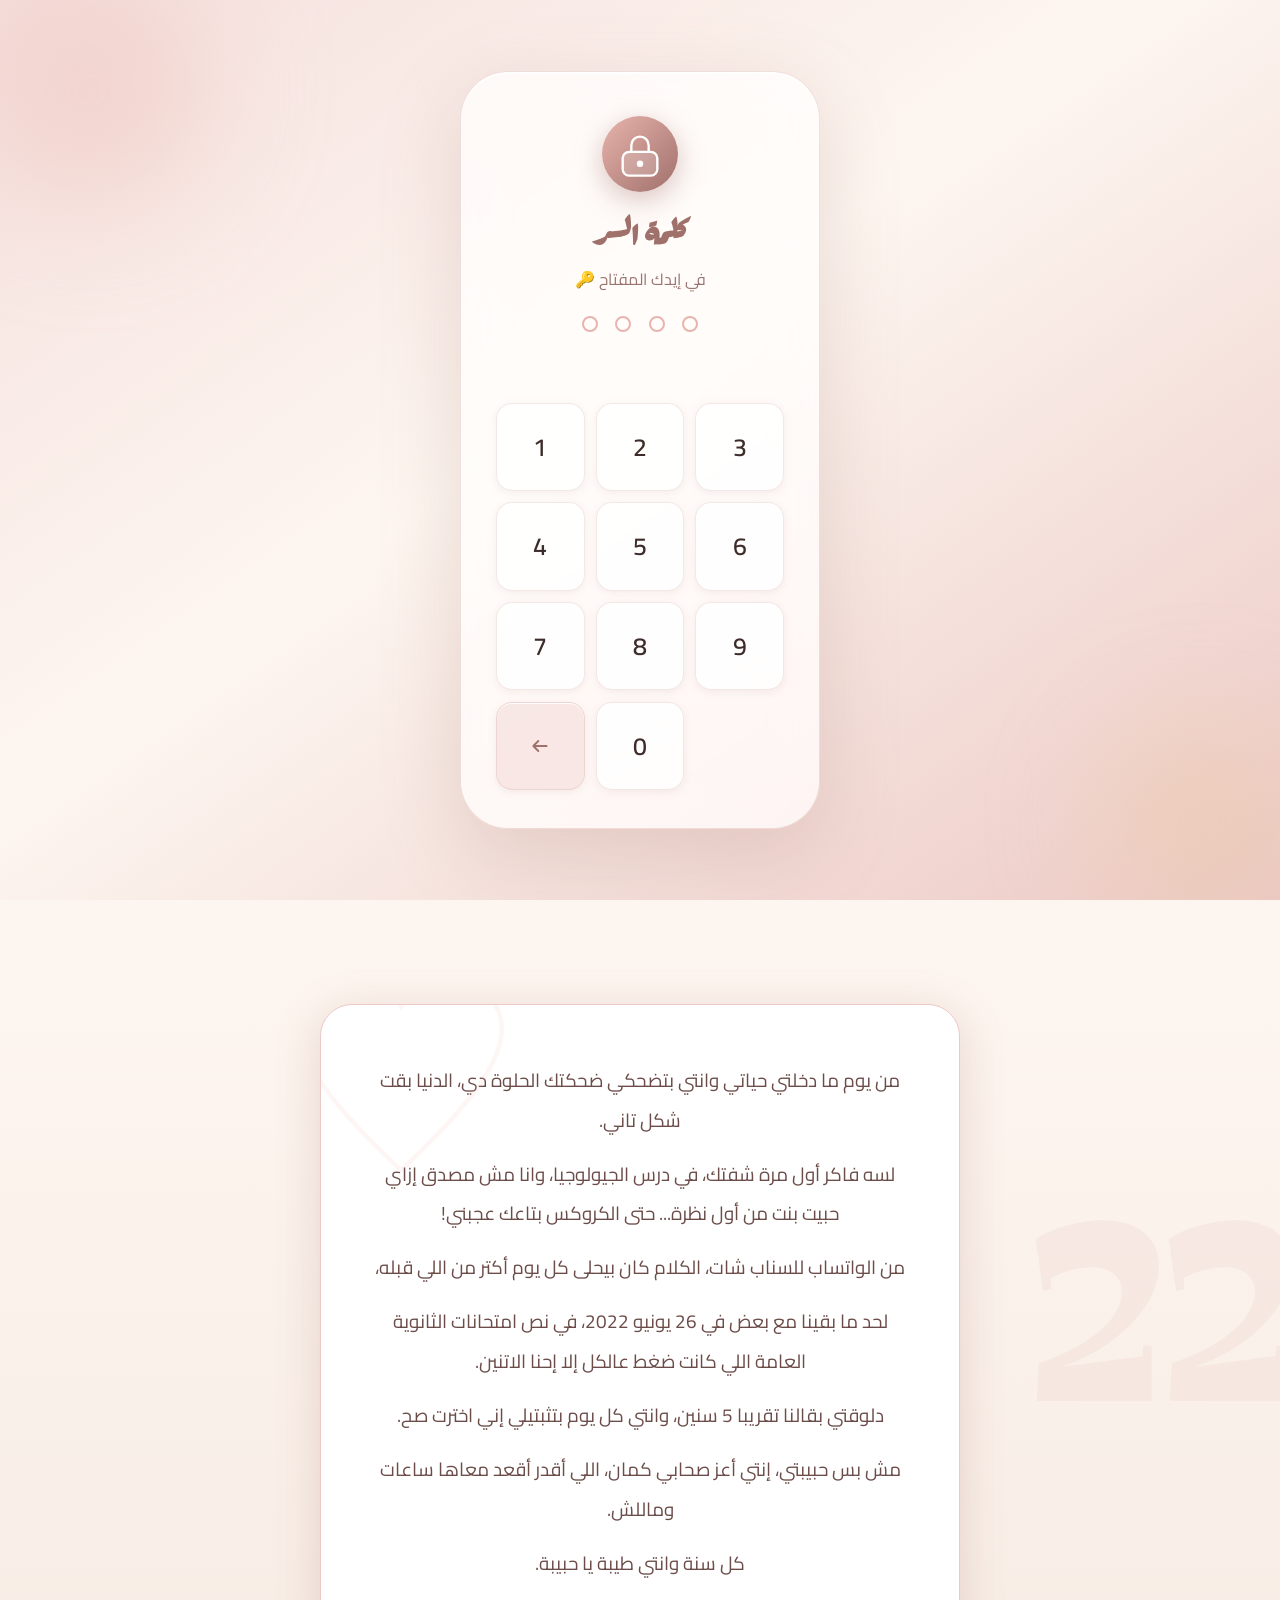
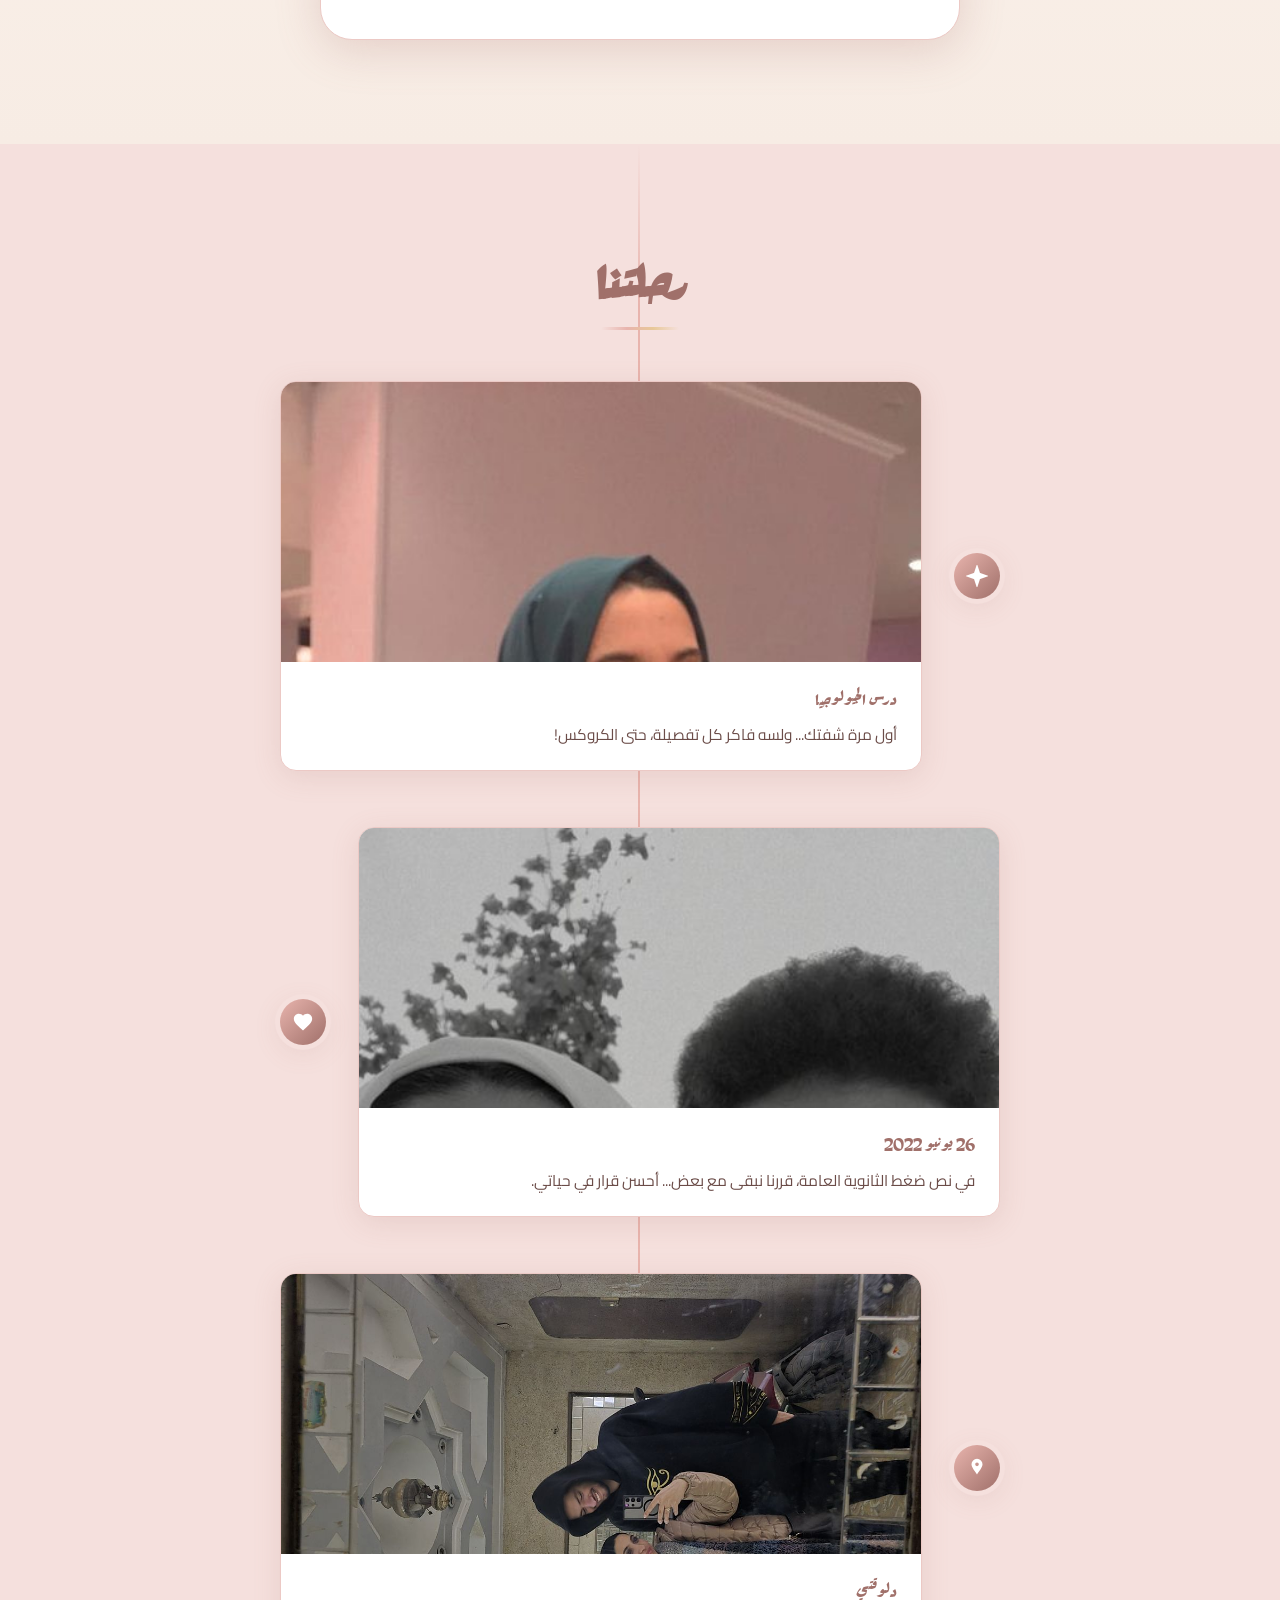
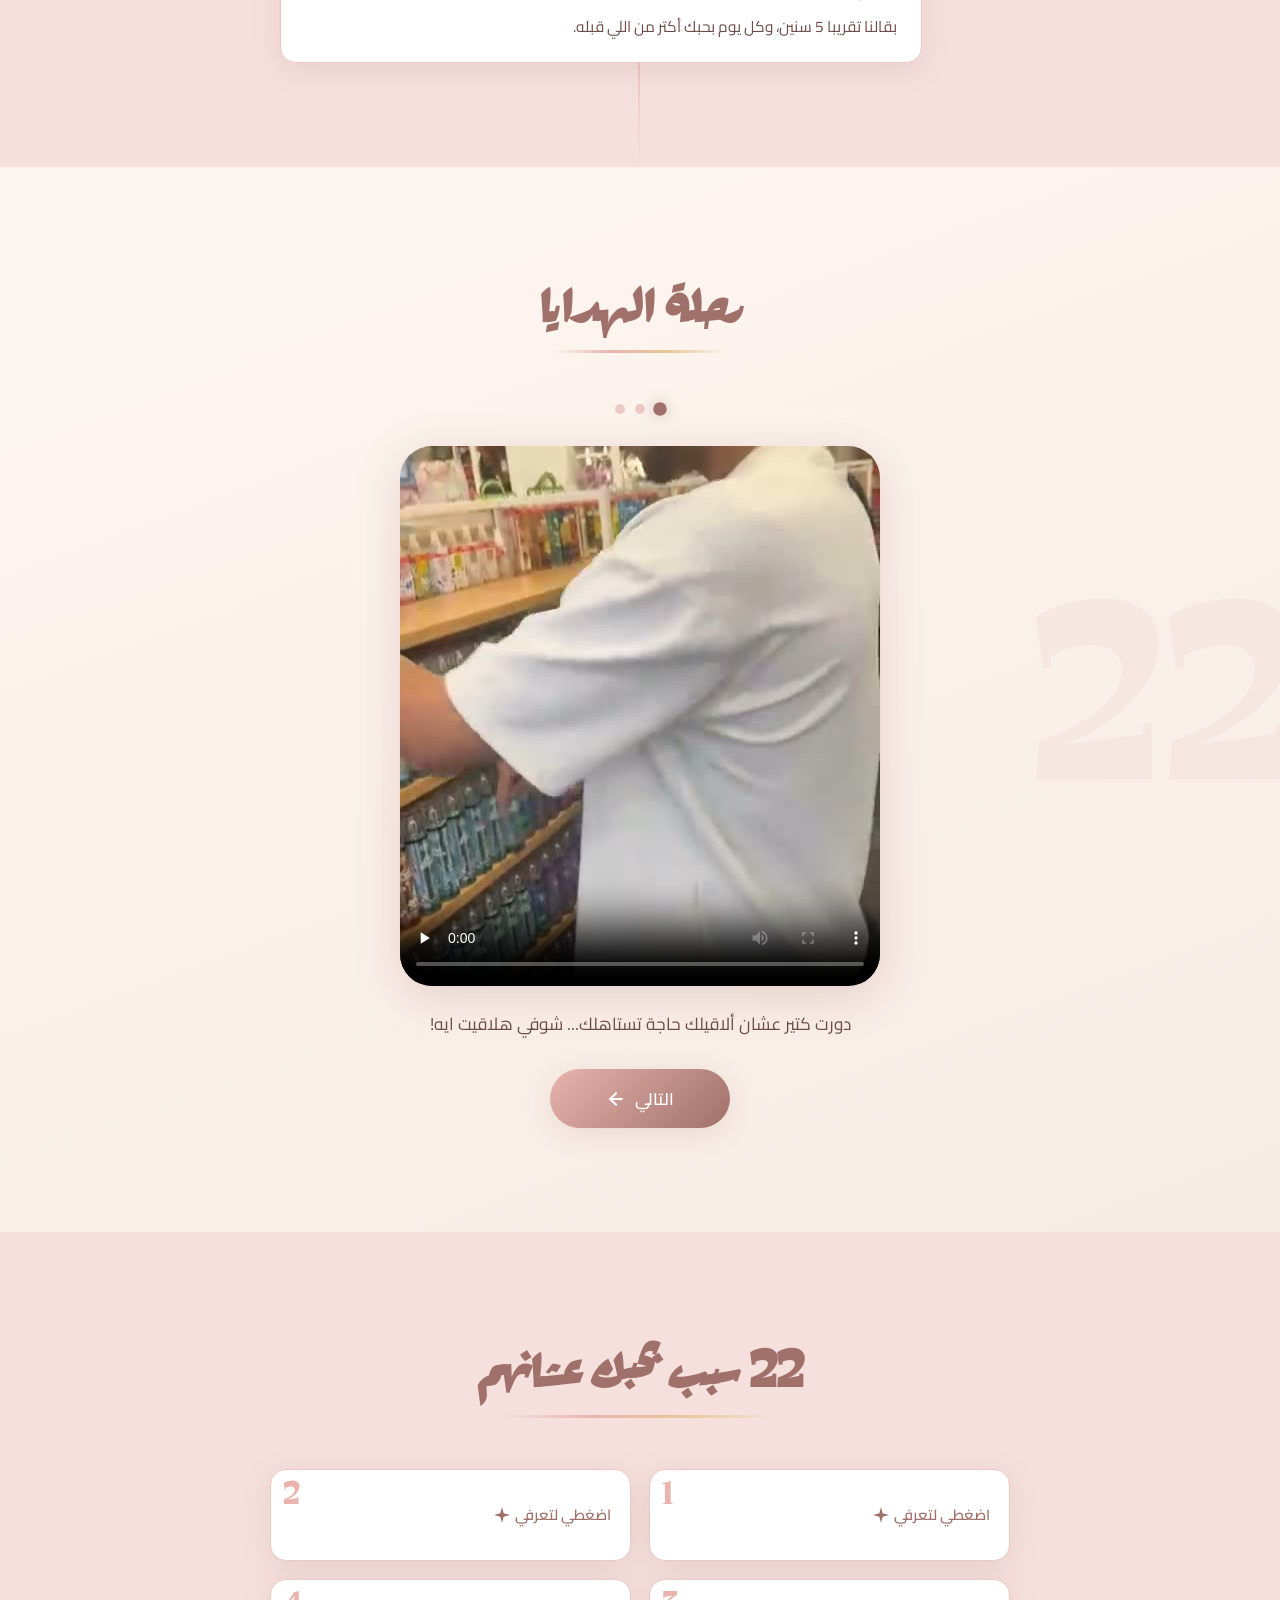
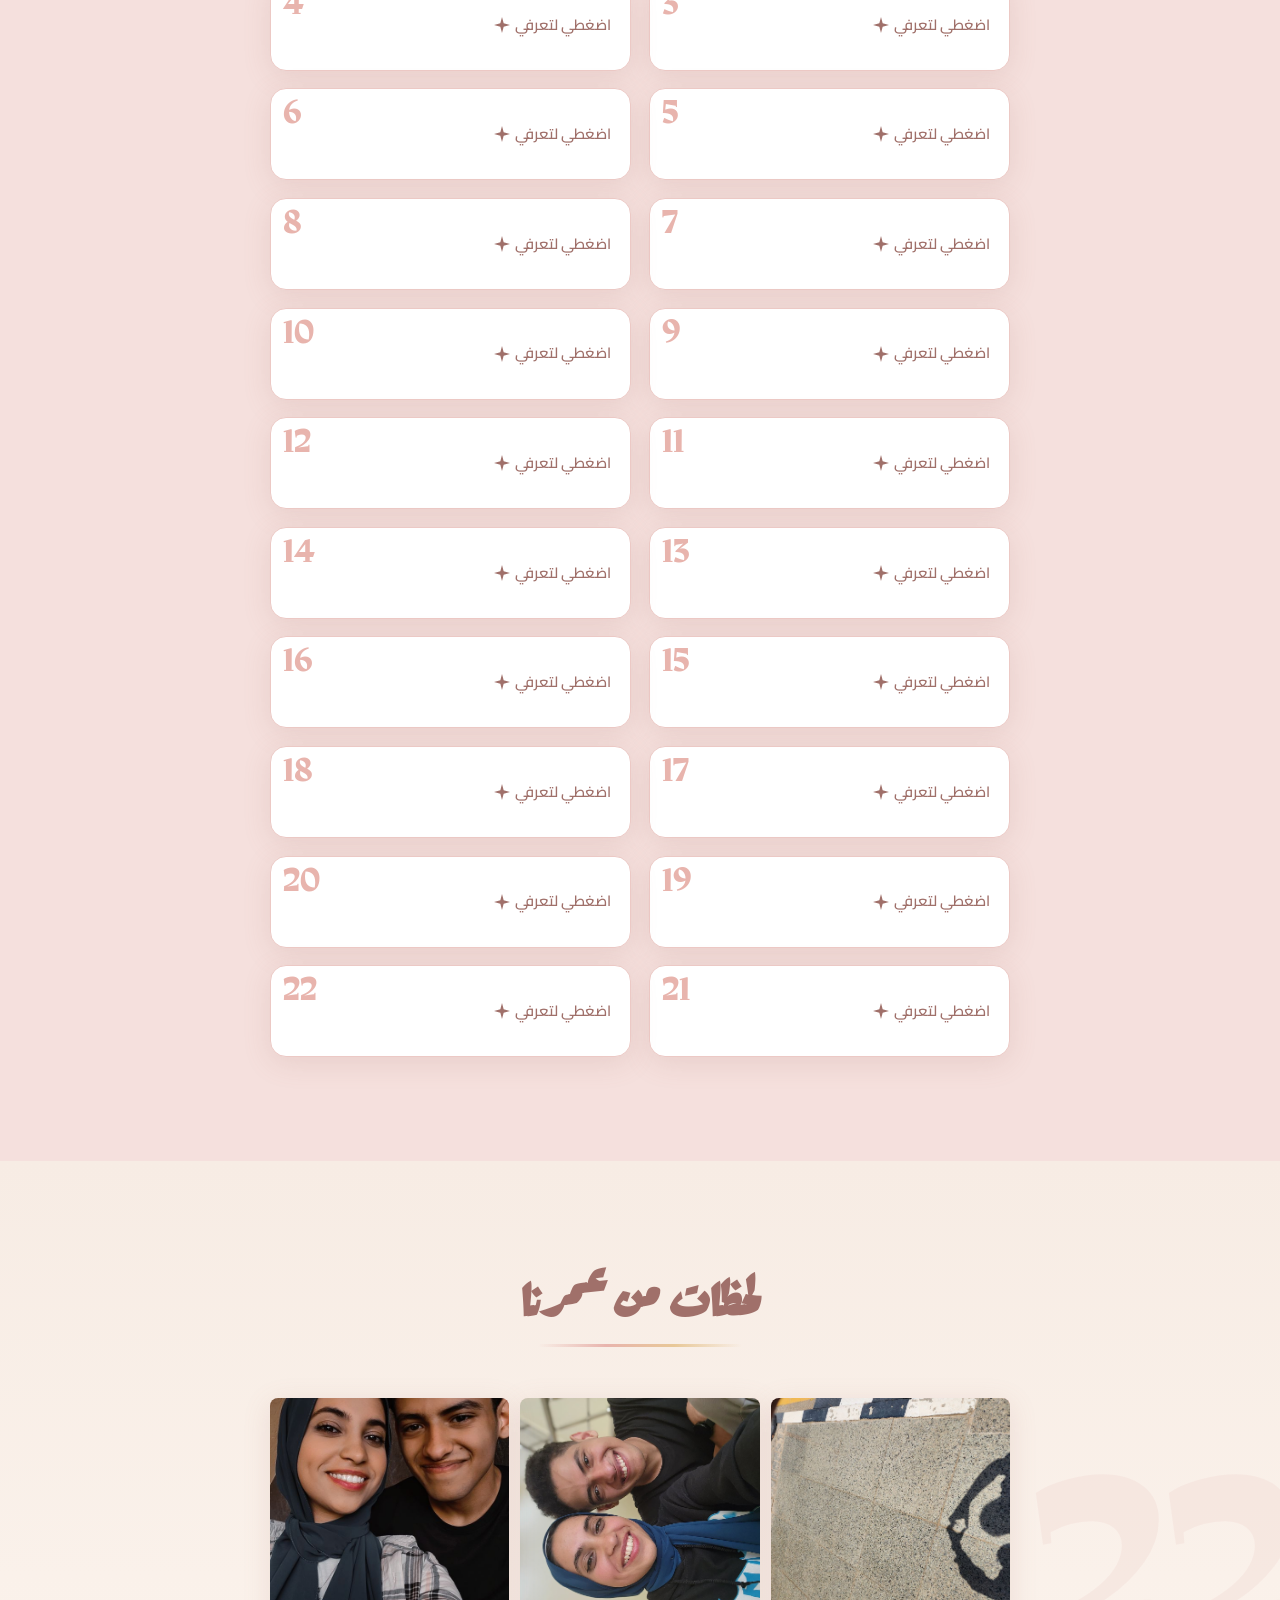
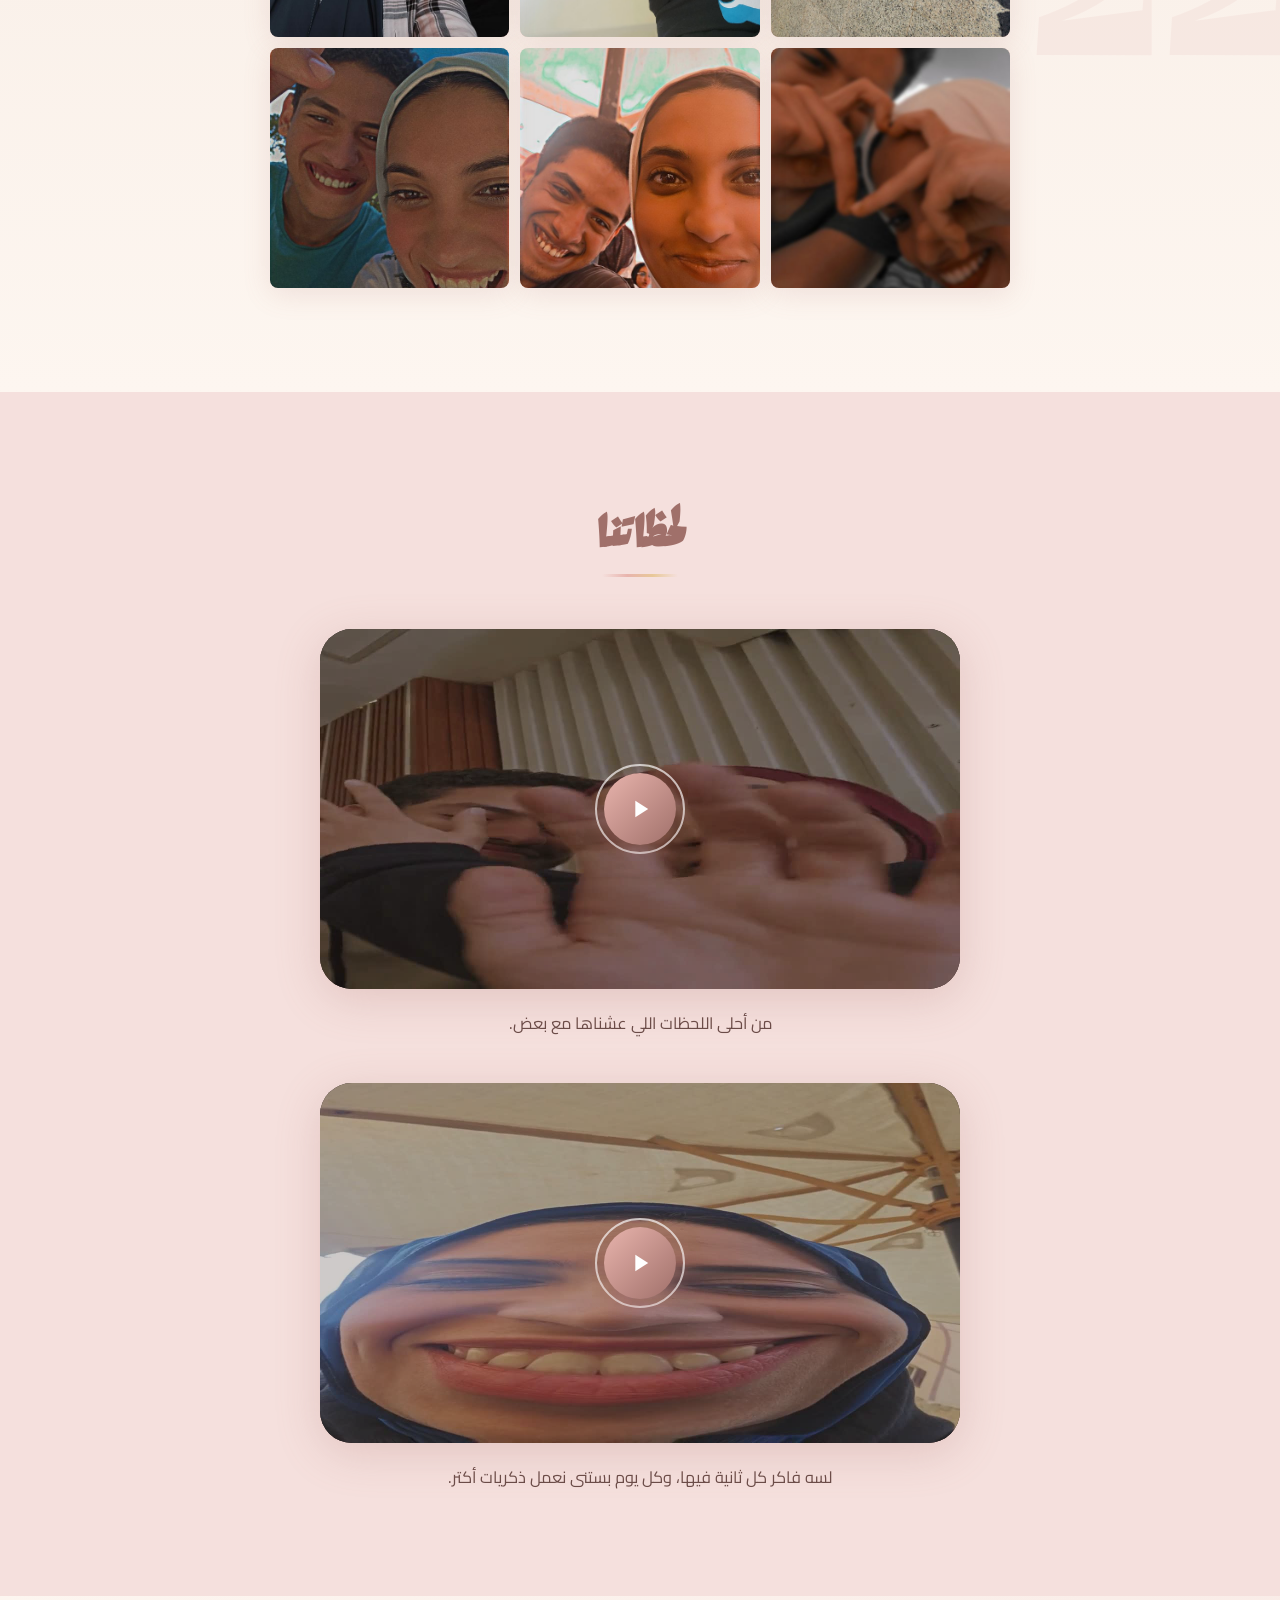
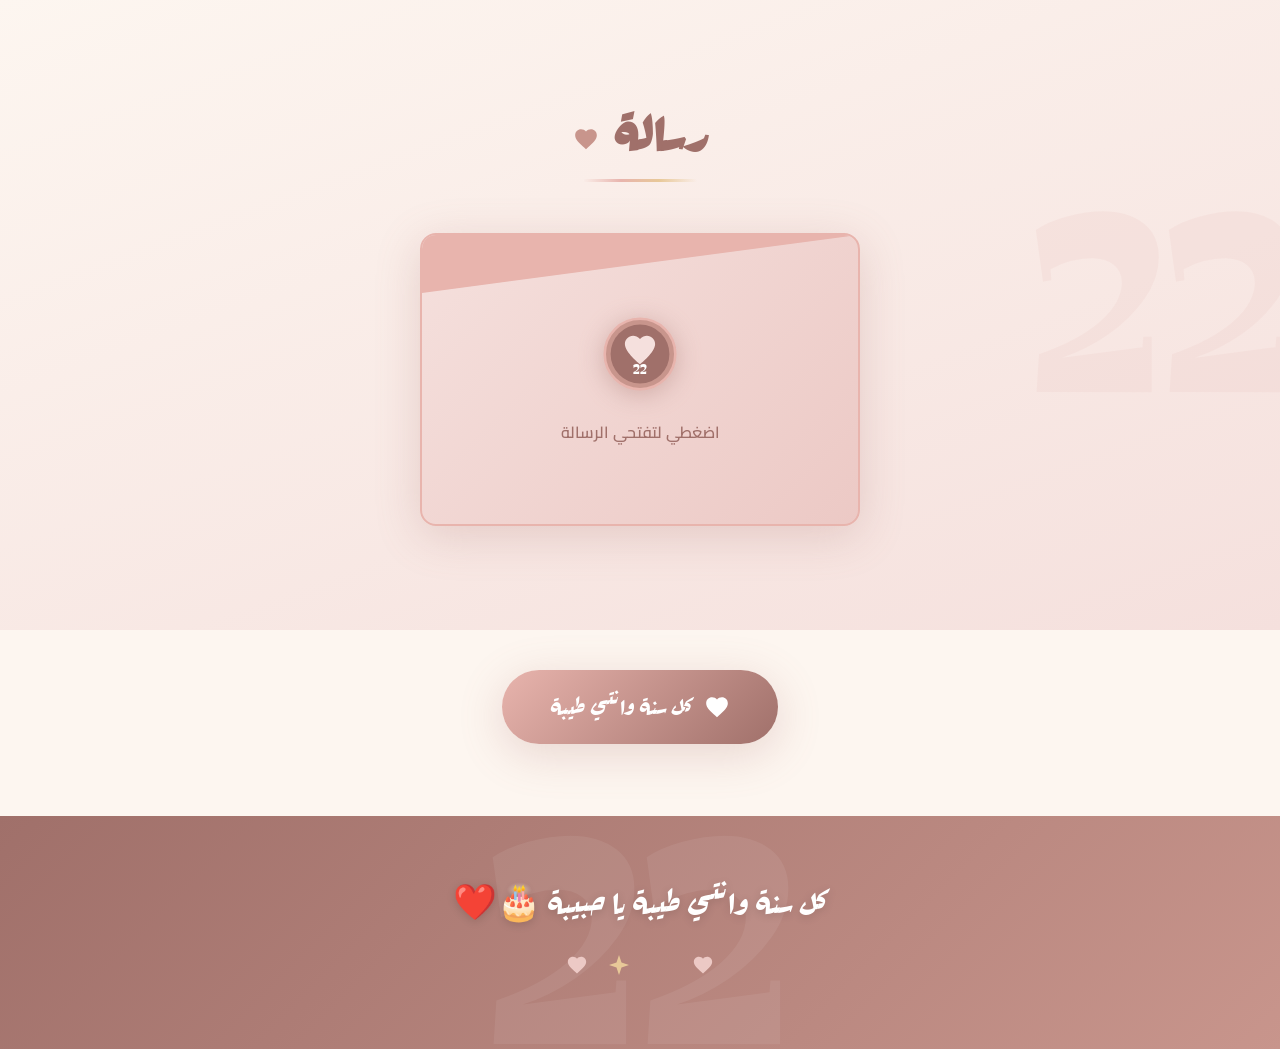
==== commit 7515aec5: "feat: add mandatory PIN gate (3009) between preloader and site - After the loading screen completes " ====
--- a/index.html
+++ b/index.html
@@ -23,6 +23,62 @@
     <div class="curtain-half left"></div>
     <div class="curtain-half right"></div>
     <div class="curtain-glow"></div>
+  </div>
+
+  <!-- ════ PIN GATE ══════════════════════════════════════ -->
+  <div id="pin-gate" role="dialog" aria-modal="true" aria-label="أدخلي الكود السري">
+
+    <!-- Ambient blobs -->
+    <div class="pin-blob pin-blob-1" aria-hidden="true"></div>
+    <div class="pin-blob pin-blob-2" aria-hidden="true"></div>
+
+    <div class="pin-card">
+
+      <!-- Lock icon -->
+      <div class="pin-lock-icon" aria-hidden="true">
+        <svg viewBox="0 0 48 48" width="52" height="52" fill="none">
+          <rect x="8" y="22" width="32" height="22" rx="6" fill="currentColor" opacity="0.18"/>
+          <rect x="8" y="22" width="32" height="22" rx="6" stroke="currentColor" stroke-width="2.2"/>
+          <path d="M16 22V16a8 8 0 0 1 16 0v6" stroke="currentColor" stroke-width="2.2" stroke-linecap="round"/>
+          <circle cx="24" cy="33" r="3" fill="currentColor"/>
+        </svg>
+      </div>
+
+      <h2 class="pin-title">كلمة السر</h2>
+      <p class="pin-subtitle">في إيدك المفتاح 🔑</p>
+
+      <!-- 4-dot display -->
+      <div class="pin-dots" id="pin-dots" aria-live="polite" aria-label="الكود المُدخل">
+        <div class="pin-dot" id="pd0"></div>
+        <div class="pin-dot" id="pd1"></div>
+        <div class="pin-dot" id="pd2"></div>
+        <div class="pin-dot" id="pd3"></div>
+      </div>
+
+      <!-- Error message -->
+      <div class="pin-error" id="pin-error" aria-live="assertive">كود غلط، حاولي تاني 💔</div>
+
+      <!-- Numpad -->
+      <div class="pin-pad" id="pin-pad">
+        <button class="pin-key" data-digit="1">1</button>
+        <button class="pin-key" data-digit="2">2</button>
+        <button class="pin-key" data-digit="3">3</button>
+        <button class="pin-key" data-digit="4">4</button>
+        <button class="pin-key" data-digit="5">5</button>
+        <button class="pin-key" data-digit="6">6</button>
+        <button class="pin-key" data-digit="7">7</button>
+        <button class="pin-key" data-digit="8">8</button>
+        <button class="pin-key" data-digit="9">9</button>
+        <button class="pin-key pin-key-clear" id="pin-clear" aria-label="مسح">
+          <svg viewBox="0 0 24 24" width="20" height="20" fill="none" stroke="currentColor" stroke-width="2.2" stroke-linecap="round" stroke-linejoin="round">
+            <path d="M20 12H4M4 12l6-6M4 12l6 6"/>
+          </svg>
+        </button>
+        <button class="pin-key" data-digit="0">0</button>
+        <div class="pin-key pin-key-empty" aria-hidden="true"></div>
+      </div>
+
+    </div>
   </div>
 
   <!-- ════ PRELOADER ══════════════════════════════════════ -->
--- a/style.css
+++ b/style.css
@@ -523,7 +523,7 @@
 }
 .timeline-img-wrap {
   width: 100%;
-  aspect-ratio: 4/3;
+  height: 280px;
   overflow: hidden;
   background: linear-gradient(135deg, var(--blush), var(--rose-gold-lt));
   position: relative;
@@ -532,6 +532,7 @@
   width: 100%;
   height: 100%;
   object-fit: cover;
+  object-position: center top;
   transition: transform 0.6s cubic-bezier(0.22, 1, 0.36, 1);
 }
 .timeline-card:hover .timeline-img-wrap img {
@@ -771,11 +772,11 @@
   max-width: 740px;
   margin: 0 auto;
   display: grid;
-  grid-template-columns: repeat(3, 1fr);
+  grid-template-columns: repeat(2, 1fr);
   gap: 0.7rem;
 }
-@media (max-width: 360px) {
-  .gallery-grid { grid-template-columns: repeat(2, 1fr); }
+@media (min-width: 480px) {
+  .gallery-grid { grid-template-columns: repeat(3, 1fr); }
 }
 
 .gallery-item {
@@ -873,7 +874,7 @@
   background: var(--blush);
 }
 .moments-list {
-  max-width: 480px;
+  max-width: 640px;
   margin: 0 auto;
   display: flex;
   flex-direction: column;
@@ -882,8 +883,8 @@
 .moment-item { text-align: center; }
 .moment-video-wrap {
   width: 100%;
-  aspect-ratio: 9/16;
-  max-height: 65vh;
+  aspect-ratio: 16/9;
+  max-height: 55vh;
   border-radius: var(--radius-lg);
   overflow: hidden;
   background: linear-gradient(160deg, var(--blush), var(--rose-gold-lt));
@@ -894,8 +895,10 @@
 .moment-video-wrap video {
   width: 100%;
   height: 100%;
-  object-fit: cover;
+  object-fit: contain;
+  object-position: center;
   display: block;
+  background: #1a0f0e;
 }
 
 /* Custom Play Button with Wave Pulse */
@@ -1179,11 +1182,212 @@
 }
 
 /* ════════════════════════════════════════════════════════════
+   PIN GATE
+   ════════════════════════════════════════════════════════════ */
+#pin-gate {
+  position: fixed;
+  inset: 0;
+  z-index: 9500;           /* above curtain (9990) siblings, below preloader (9999) */
+  display: none;           /* shown by JS after preloader hides */
+  align-items: center;
+  justify-content: center;
+  background: linear-gradient(145deg, var(--blush) 0%, var(--cream) 45%, var(--blush-deep) 100%);
+  overflow: hidden;
+  animation: pinGateIn 0.55s cubic-bezier(0.22, 1, 0.36, 1) both;
+}
+#pin-gate.visible { display: flex; }
+#pin-gate.unlock {
+  animation: pinGateOut 0.55s cubic-bezier(0.77, 0, 0.175, 1) forwards;
+}
+
+@keyframes pinGateIn {
+  from { opacity: 0; transform: scale(1.04); }
+  to   { opacity: 1; transform: none; }
+}
+@keyframes pinGateOut {
+  to { opacity: 0; transform: scale(0.96); }
+}
+
+/* Decorative ambient blobs */
+.pin-blob {
+  position: absolute;
+  border-radius: 50%;
+  filter: blur(55px);
+  pointer-events: none;
+  opacity: 0.5;
+}
+.pin-blob-1 {
+  width: 340px; height: 340px;
+  background: radial-gradient(circle, var(--rose-gold-lt), transparent 70%);
+  top: -80px; left: -80px;
+  animation: blobDrift 9s ease-in-out infinite alternate;
+}
+.pin-blob-2 {
+  width: 280px; height: 280px;
+  background: radial-gradient(circle, var(--gold-lt), transparent 70%);
+  bottom: -60px; right: -60px;
+  animation: blobDrift 11s ease-in-out infinite alternate-reverse;
+}
+@keyframes blobDrift {
+  from { transform: translate(0, 0) scale(1); }
+  to   { transform: translate(30px, 25px) scale(1.1); }
+}
+
+/* Card */
+.pin-card {
+  background: rgba(255, 255, 255, 0.72);
+  backdrop-filter: blur(22px) saturate(1.4);
+  -webkit-backdrop-filter: blur(22px) saturate(1.4);
+  border-radius: var(--radius-xl);
+  border: 1.5px solid rgba(200, 149, 140, 0.28);
+  box-shadow: 0 24px 80px rgba(160, 112, 106, 0.22), 0 2px 0 rgba(255,255,255,0.8) inset;
+  padding: 2.8rem 2.2rem 2.4rem;
+  width: min(360px, 92vw);
+  display: flex;
+  flex-direction: column;
+  align-items: center;
+  gap: 1.4rem;
+  position: relative;
+  z-index: 1;
+}
+
+/* Lock icon */
+.pin-lock-icon {
+  width: 76px; height: 76px;
+  border-radius: 50%;
+  background: linear-gradient(135deg, var(--rose-gold-lt), var(--rose-gold-dk));
+  display: flex; align-items: center; justify-content: center;
+  color: var(--white);
+  box-shadow: 0 8px 28px rgba(160, 112, 106, 0.4);
+  animation: lockPop 0.7s cubic-bezier(0.22, 1, 0.36, 1) 0.2s both;
+}
+@keyframes lockPop {
+  from { transform: scale(0.6) rotate(-8deg); opacity: 0; }
+  to   { transform: none; opacity: 1; }
+}
+
+/* Titles */
+.pin-title {
+  font-family: var(--font-heading);
+  font-size: 2.1rem;
+  color: var(--rose-gold-dk);
+  line-height: 1.2;
+  text-align: center;
+}
+.pin-subtitle {
+  font-size: 1rem;
+  color: var(--text-light);
+  text-align: center;
+  margin-top: -0.8rem;
+}
+
+/* 4-dot row */
+.pin-dots {
+  display: flex;
+  gap: 1.1rem;
+  justify-content: center;
+  direction: ltr;           /* dots always LTR */
+}
+.pin-dot {
+  width: 16px; height: 16px;
+  border-radius: 50%;
+  border: 2px solid var(--rose-gold-lt);
+  background: transparent;
+  transition: background 0.2s ease, transform 0.2s ease, border-color 0.2s ease;
+}
+.pin-dot.filled {
+  background: linear-gradient(135deg, var(--rose-gold-lt), var(--rose-gold-dk));
+  border-color: var(--rose-gold-dk);
+  transform: scale(1.18);
+}
+.pin-dot.success {
+  background: linear-gradient(135deg, #6fcf97, #27ae60);
+  border-color: #27ae60;
+}
+
+/* Error text */
+.pin-error {
+  font-size: 0.9rem;
+  color: #c0392b;
+  font-weight: 600;
+  text-align: center;
+  min-height: 1.3em;
+  opacity: 0;
+  transform: translateY(-4px);
+  transition: opacity 0.25s ease, transform 0.25s ease;
+}
+.pin-error.show {
+  opacity: 1;
+  transform: none;
+}
+
+/* Shake on wrong PIN */
+.pin-dots.shake {
+  animation: pinShake 0.45s cubic-bezier(0.36, 0.07, 0.19, 0.97) both;
+}
+@keyframes pinShake {
+  10%, 90% { transform: translateX(-3px); }
+  20%, 80% { transform: translateX( 5px); }
+  30%, 50%, 70% { transform: translateX(-6px); }
+  40%, 60% { transform: translateX( 6px); }
+}
+
+/* Numpad grid */
+.pin-pad {
+  display: grid;
+  grid-template-columns: repeat(3, 1fr);
+  gap: 0.7rem;
+  width: 100%;
+  direction: ltr;           /* digits always LTR */
+}
+.pin-key {
+  aspect-ratio: 1/1;
+  border-radius: var(--radius-md);
+  border: 1.5px solid rgba(200, 149, 140, 0.22);
+  background: rgba(255, 255, 255, 0.82);
+  font-family: var(--font-body);
+  font-size: 1.55rem;
+  font-weight: 600;
+  color: var(--text-dark);
+  cursor: pointer;
+  display: flex; align-items: center; justify-content: center;
+  box-shadow: 0 2px 8px rgba(160, 112, 106, 0.1), 0 1px 0 rgba(255,255,255,0.9) inset;
+  transition: transform 0.15s ease, background 0.15s ease, box-shadow 0.15s ease;
+  -webkit-tap-highlight-color: transparent;
+  user-select: none;
+}
+.pin-key:hover {
+  background: var(--blush);
+  border-color: var(--rose-gold-lt);
+}
+.pin-key:active {
+  transform: scale(0.91);
+  background: var(--rose-gold-lt);
+  color: var(--white);
+  box-shadow: none;
+}
+.pin-key-clear {
+  background: rgba(245, 224, 221, 0.7);
+  color: var(--rose-gold-dk);
+}
+.pin-key-clear:active {
+  background: var(--rose-gold-lt);
+  color: var(--white);
+}
+.pin-key-empty {
+  background: transparent;
+  border-color: transparent;
+  box-shadow: none;
+  pointer-events: none;
+  cursor: default;
+}
+
+
+/* ════════════════════════════════════════════════════════════
    RESPONSIVE — Tablet & Up
    ════════════════════════════════════════════════════════════ */
 @media (min-width: 640px) {
   .reasons-grid { grid-template-columns: repeat(2, 1fr); }
-  .gallery-grid  { grid-template-columns: repeat(3, 1fr); }
   .timeline-item { gap: 2rem; }
 }
 
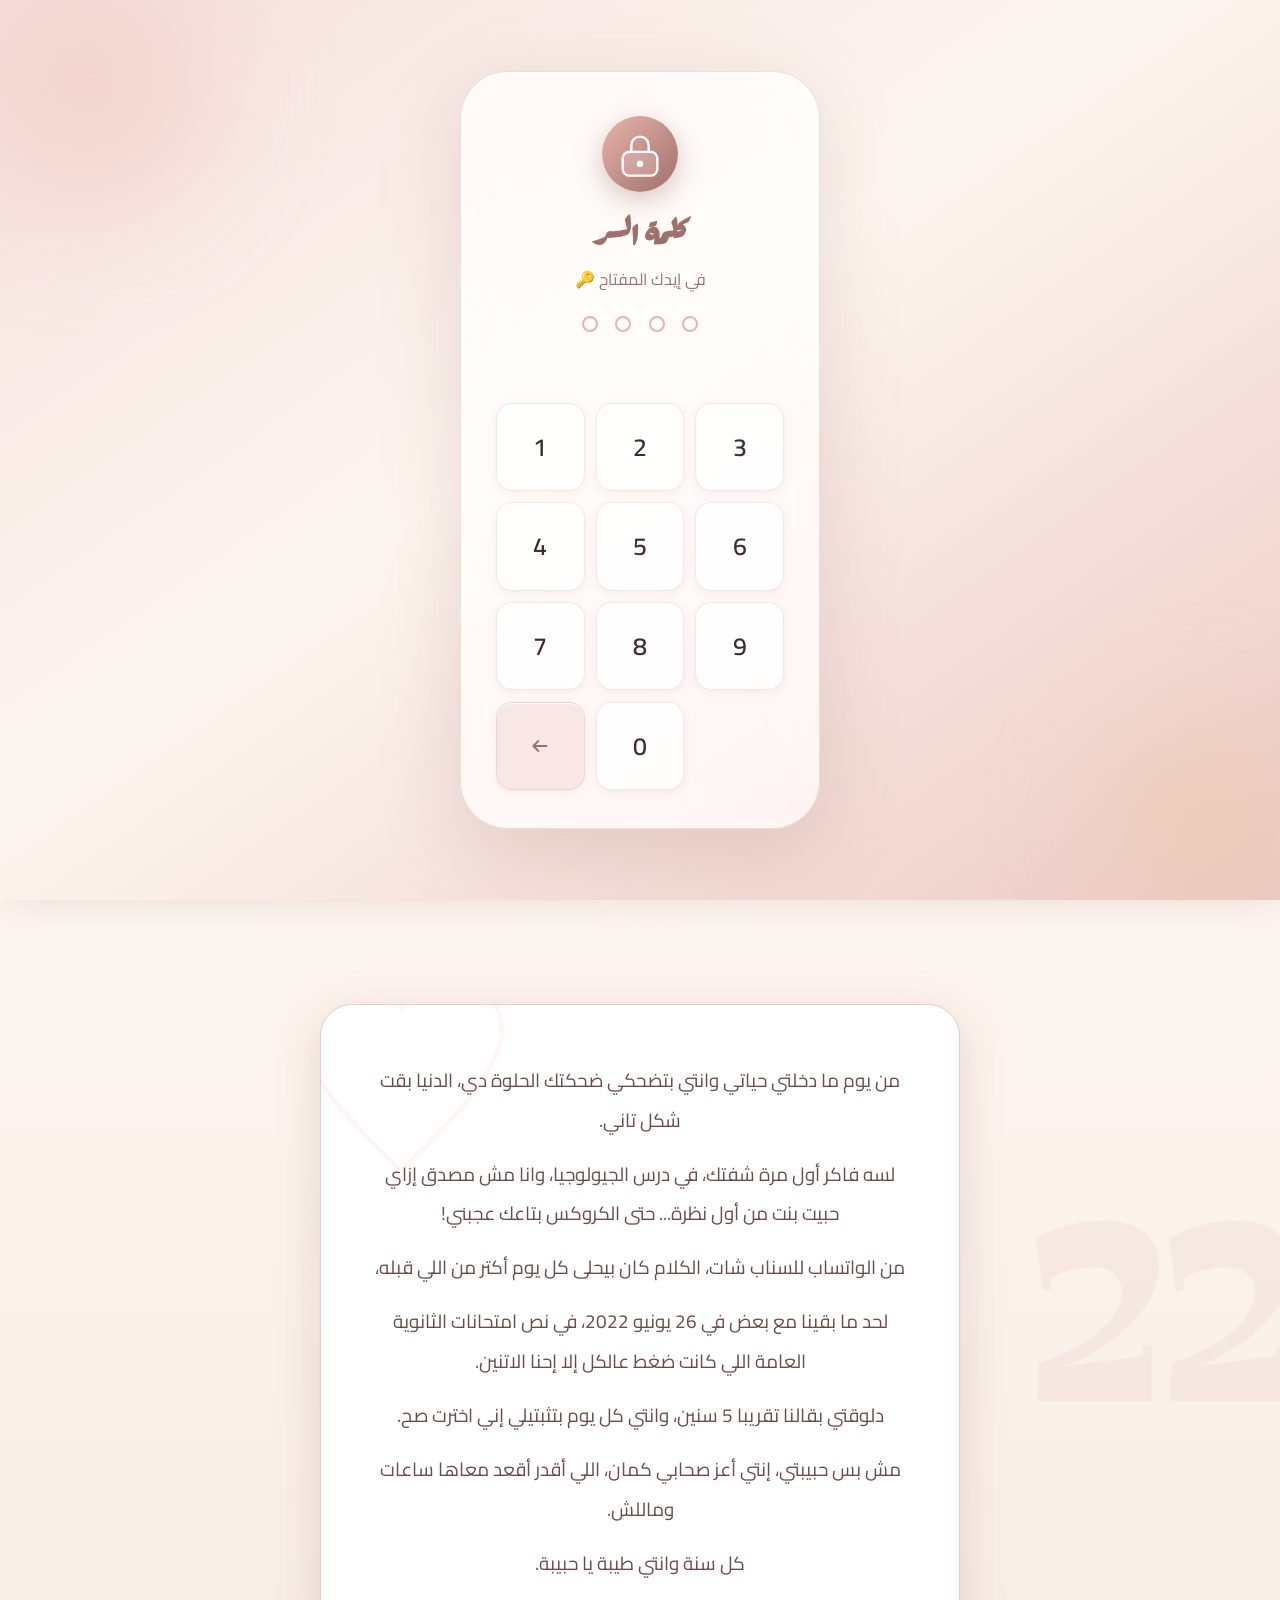
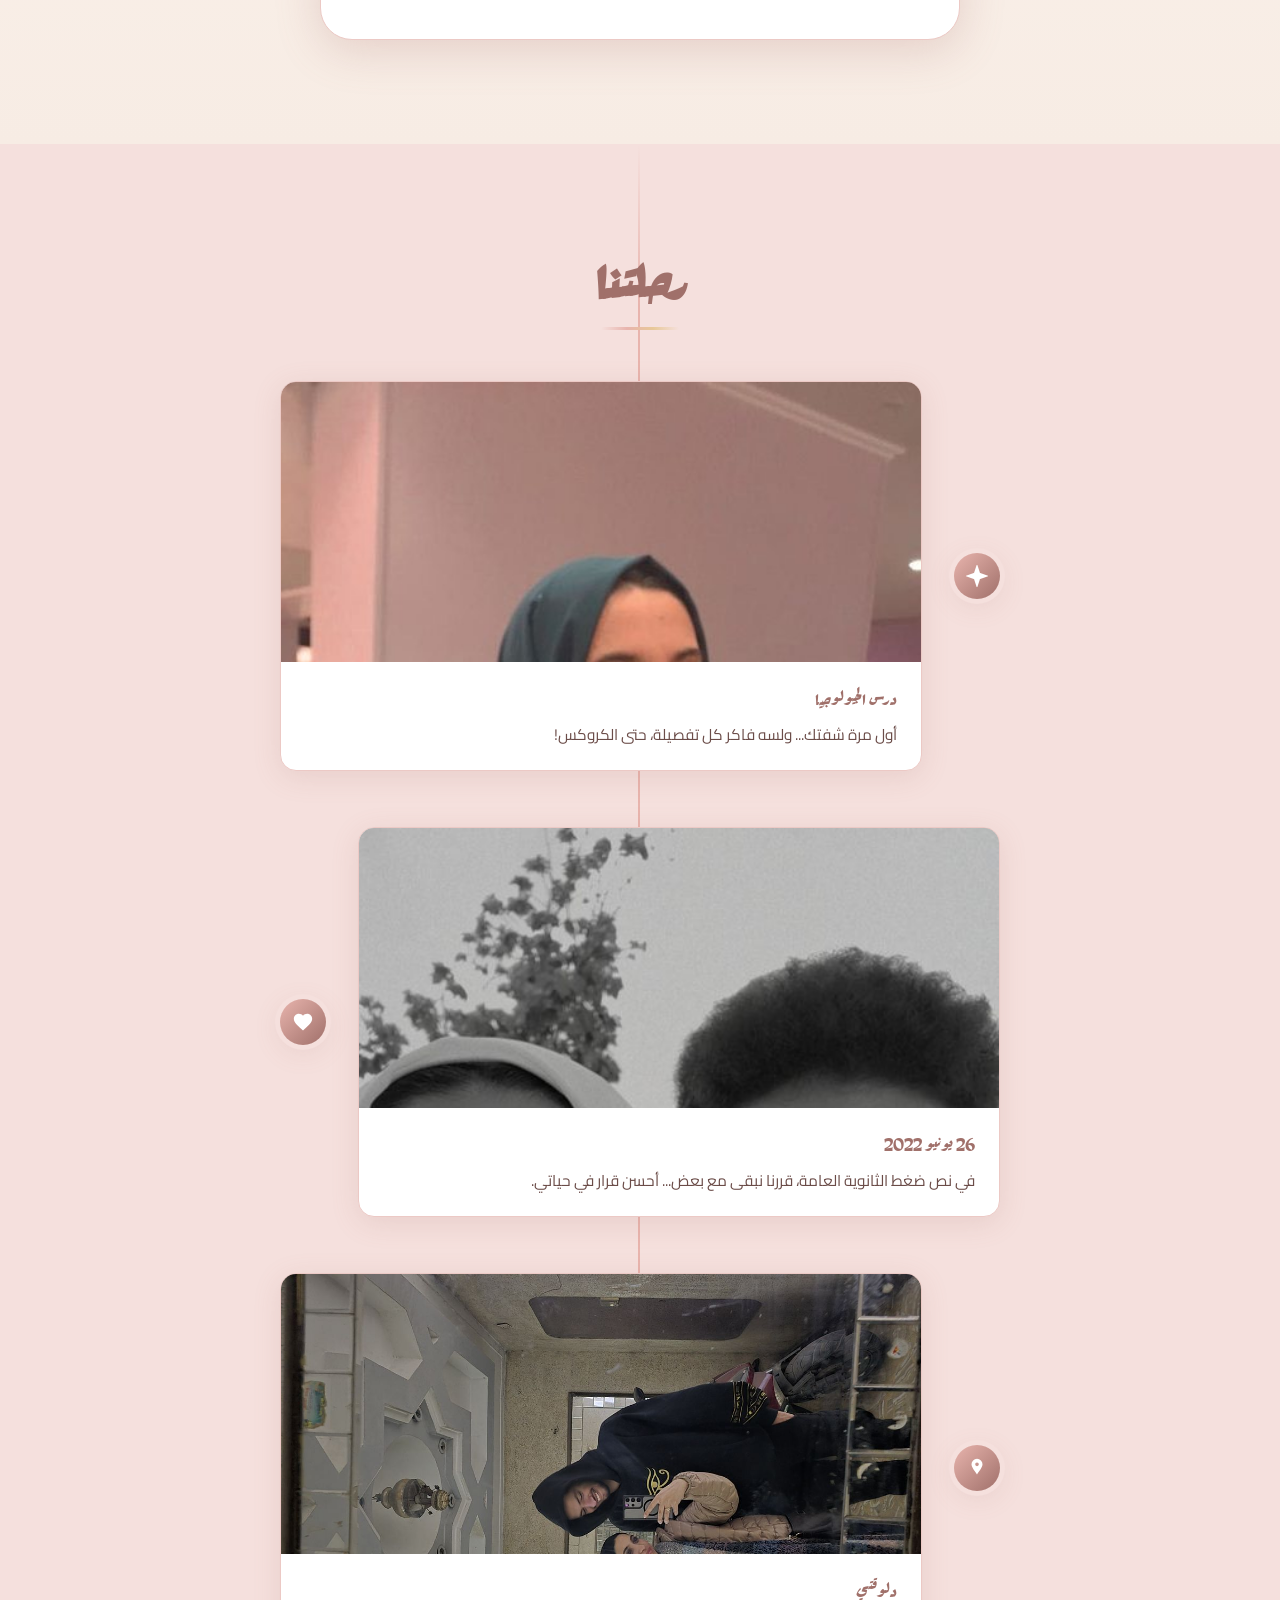
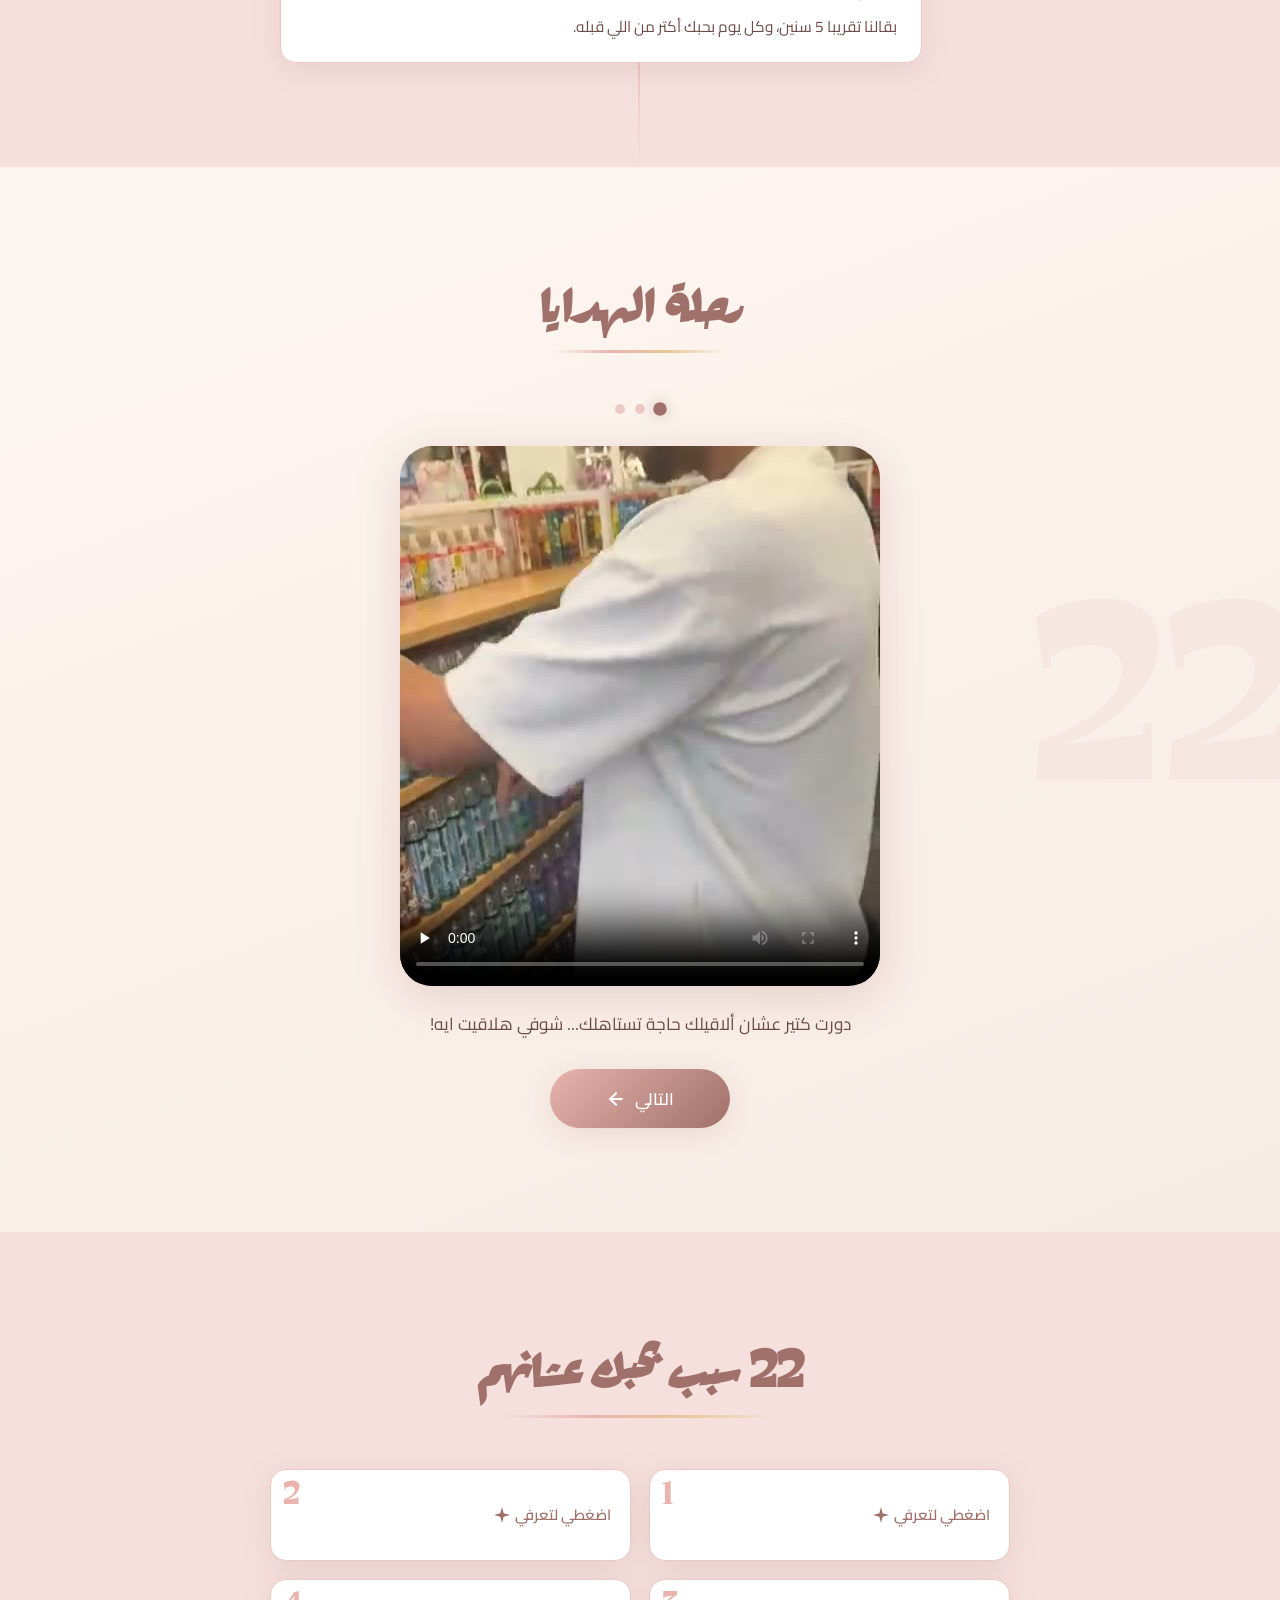
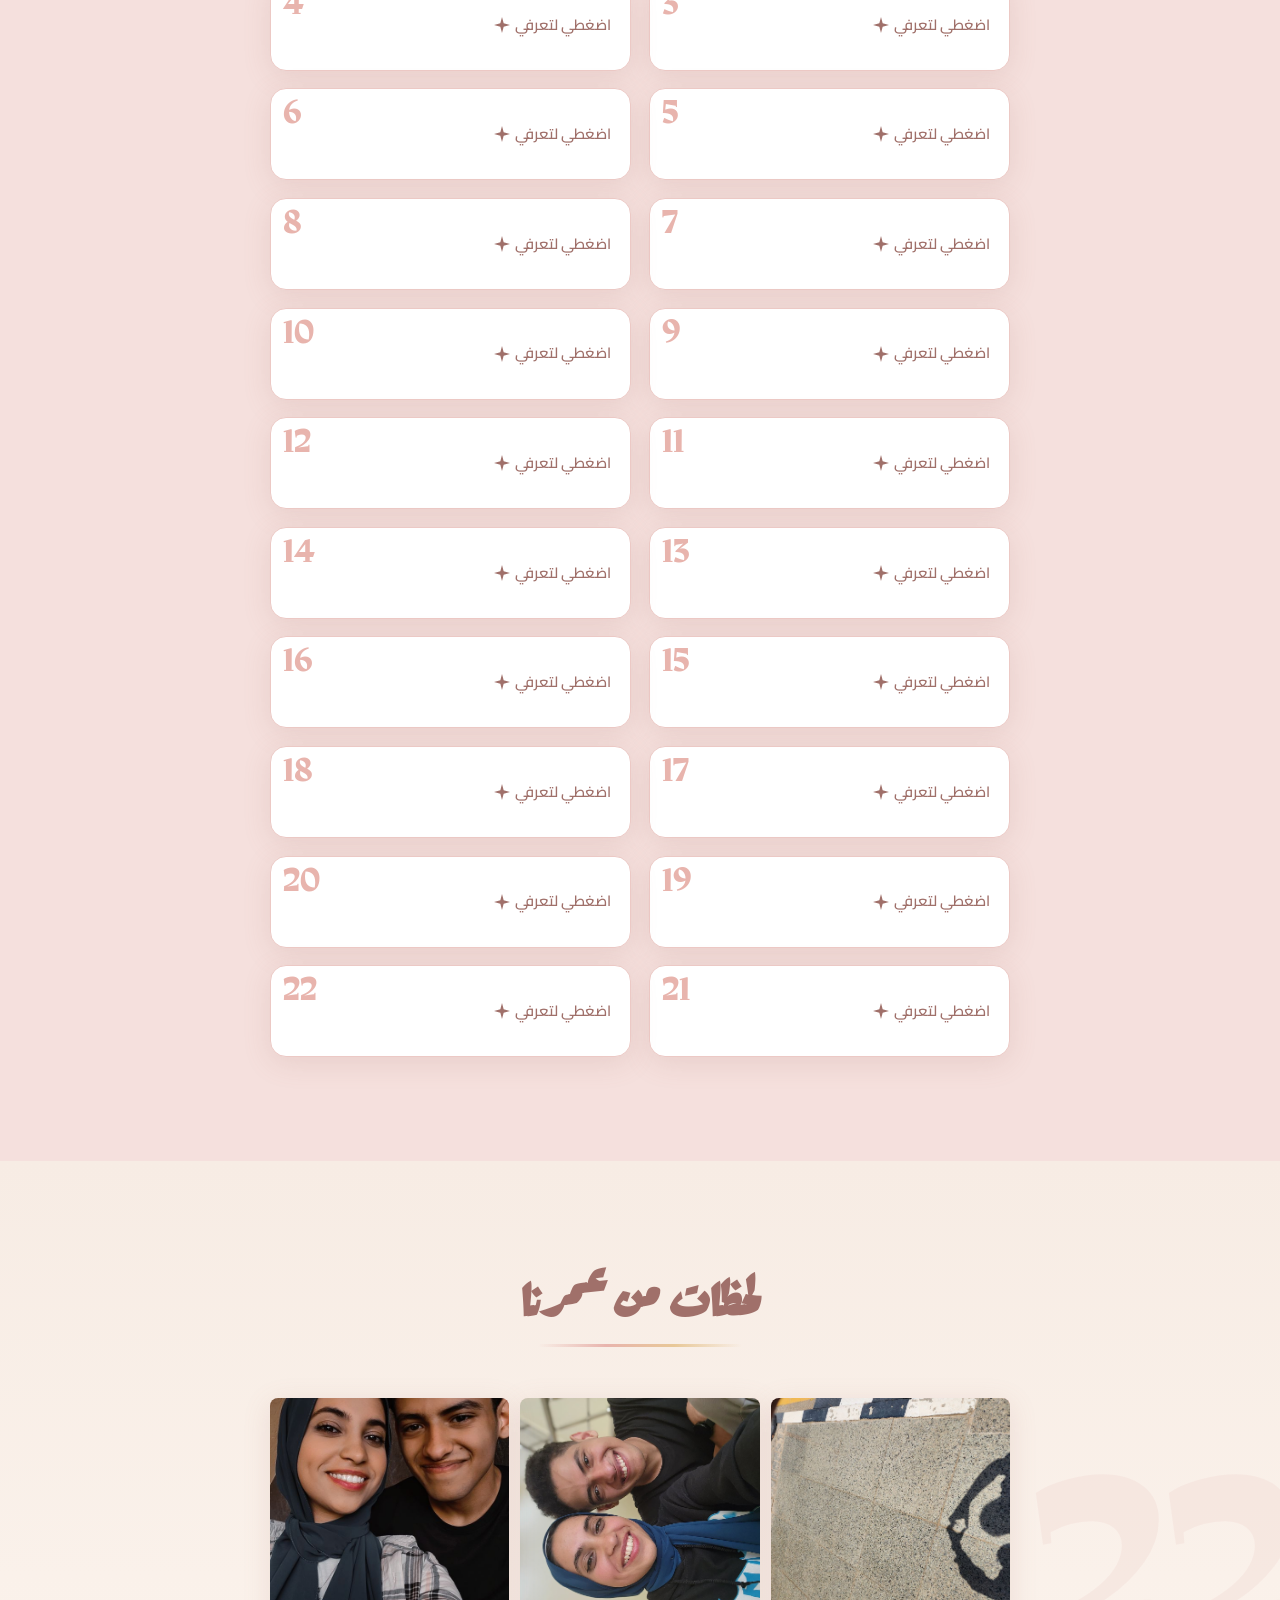
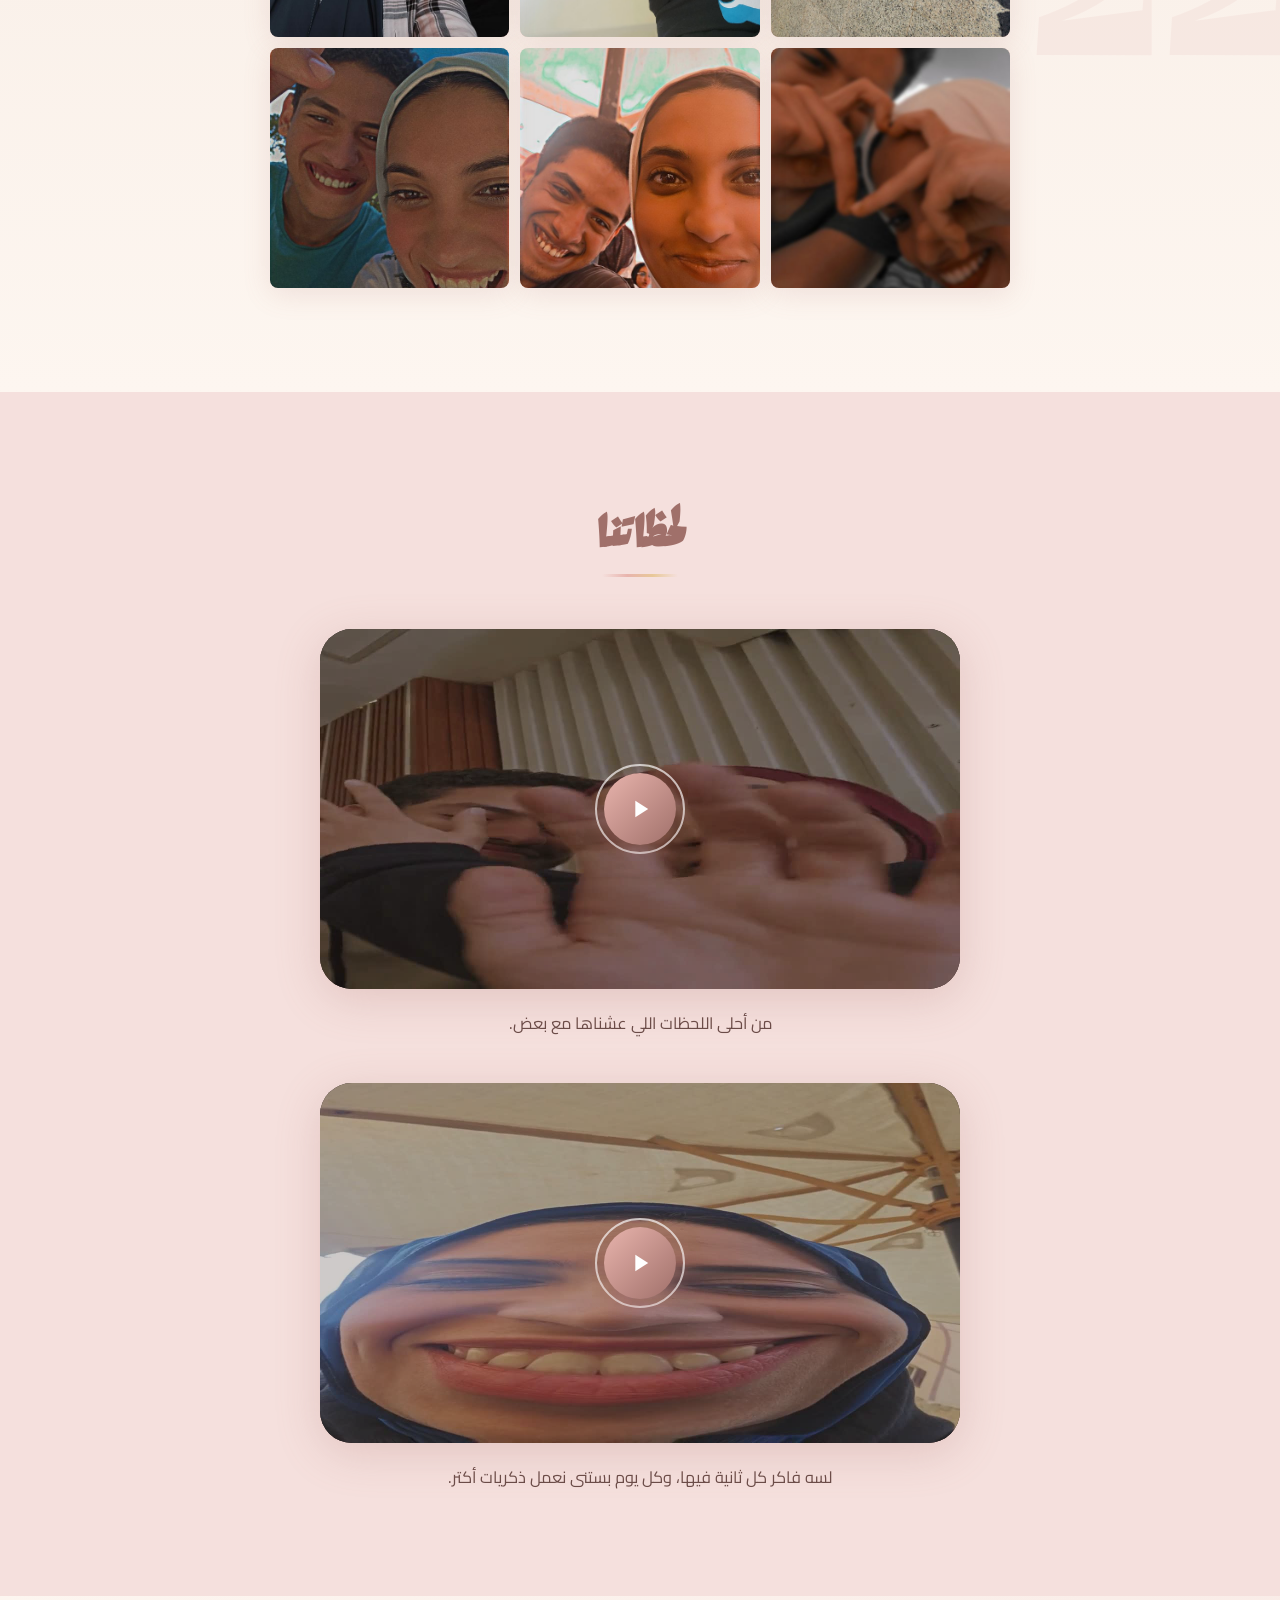
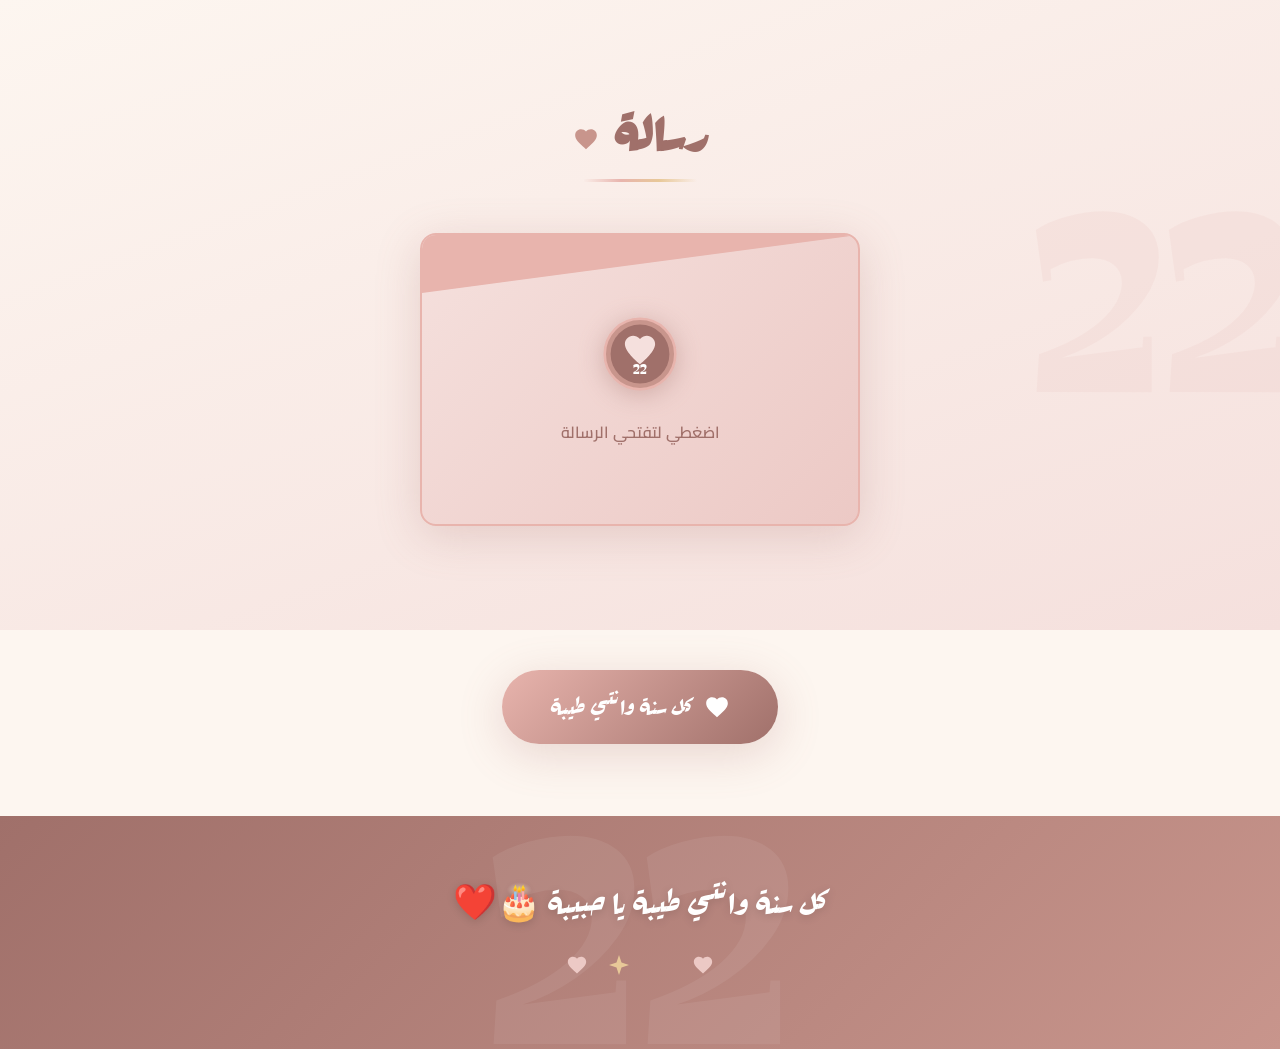
==== commit c94dd10e: "fix: secure PIN gate flow & remove unused 'new media' folder - Fix PIN gate flow: body starts pin-lo" ====
--- a/index.html
+++ b/index.html
@@ -13,7 +13,7 @@
 
   <link rel="stylesheet" href="style.css">
 </head>
-<body>
+<body class="pin-locked">
 
   <!-- ════ AMBIENT PARTICLE CANVAS ════════════════════════ -->
   <canvas id="ambient-canvas" aria-hidden="true"></canvas>
--- a/style.css
+++ b/style.css
@@ -56,6 +56,12 @@
   -webkit-font-smoothing: antialiased;
 }
 
+body.pin-locked {
+  overflow: hidden !important;
+  height: 100vh !important;
+  touch-action: none;
+}
+
 img, video { max-width: 100%; display: block; }
 
 a { color: inherit; text-decoration: none; }
@@ -1187,17 +1193,17 @@
 #pin-gate {
   position: fixed;
   inset: 0;
-  z-index: 9500;           /* above curtain (9990) siblings, below preloader (9999) */
-  display: none;           /* shown by JS after preloader hides */
+  z-index: 9995;           /* above curtain (9990), below preloader (9999) */
+  display: flex;
   align-items: center;
   justify-content: center;
   background: linear-gradient(145deg, var(--blush) 0%, var(--cream) 45%, var(--blush-deep) 100%);
   overflow: hidden;
   animation: pinGateIn 0.55s cubic-bezier(0.22, 1, 0.36, 1) both;
 }
-#pin-gate.visible { display: flex; }
 #pin-gate.unlock {
   animation: pinGateOut 0.55s cubic-bezier(0.77, 0, 0.175, 1) forwards;
+  pointer-events: none;
 }
 
 @keyframes pinGateIn {
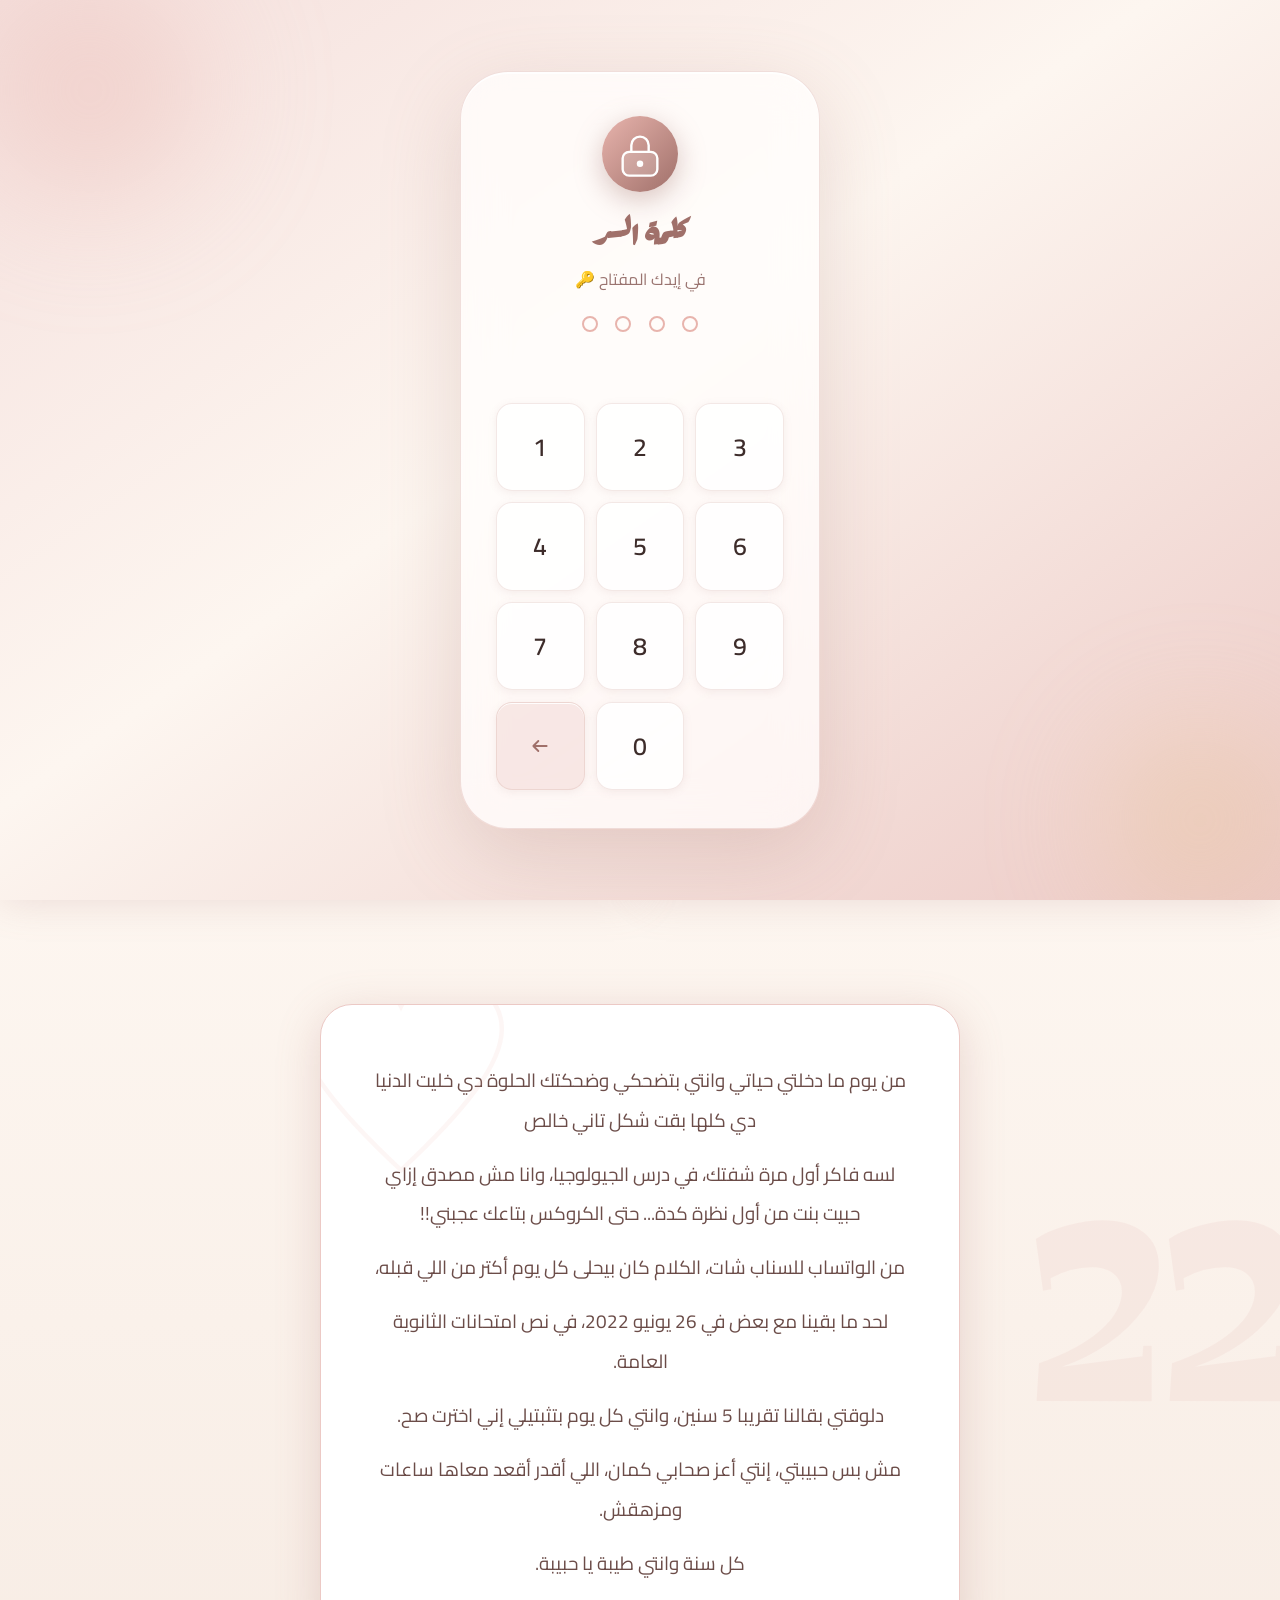
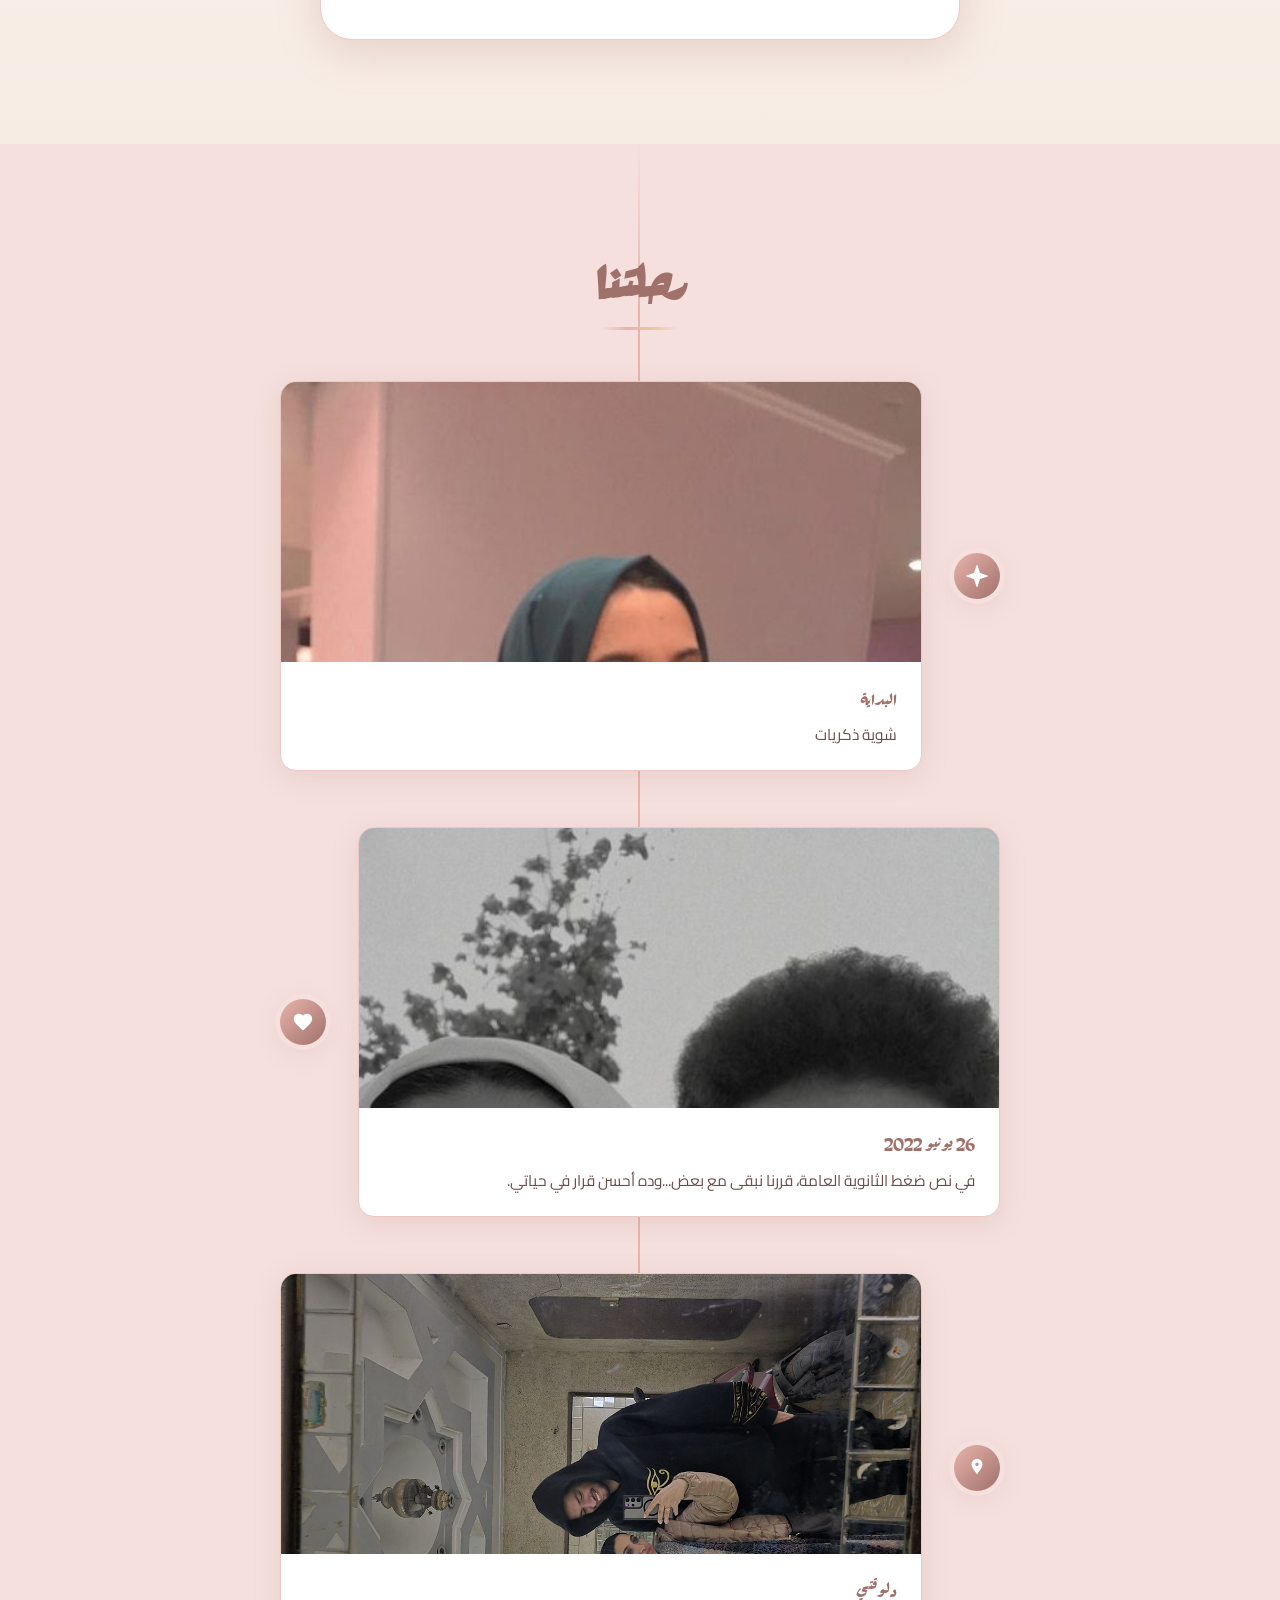
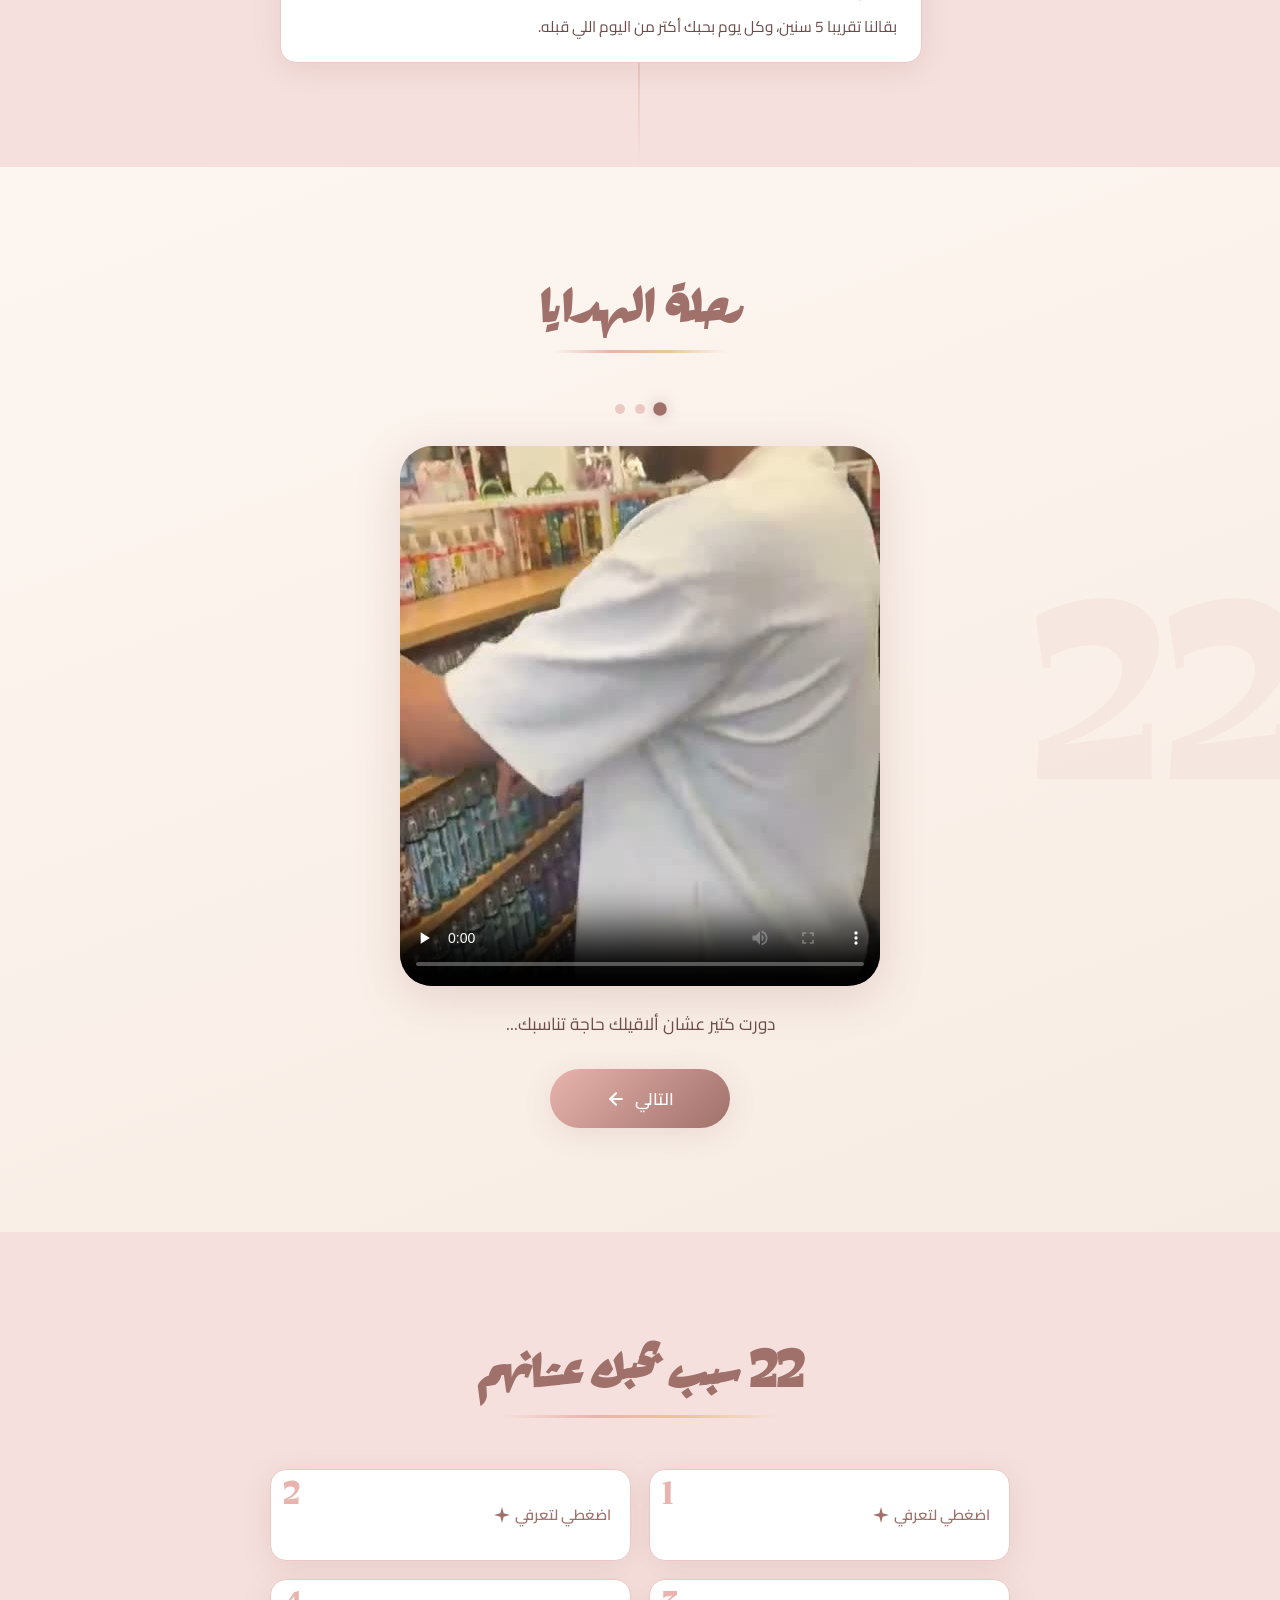
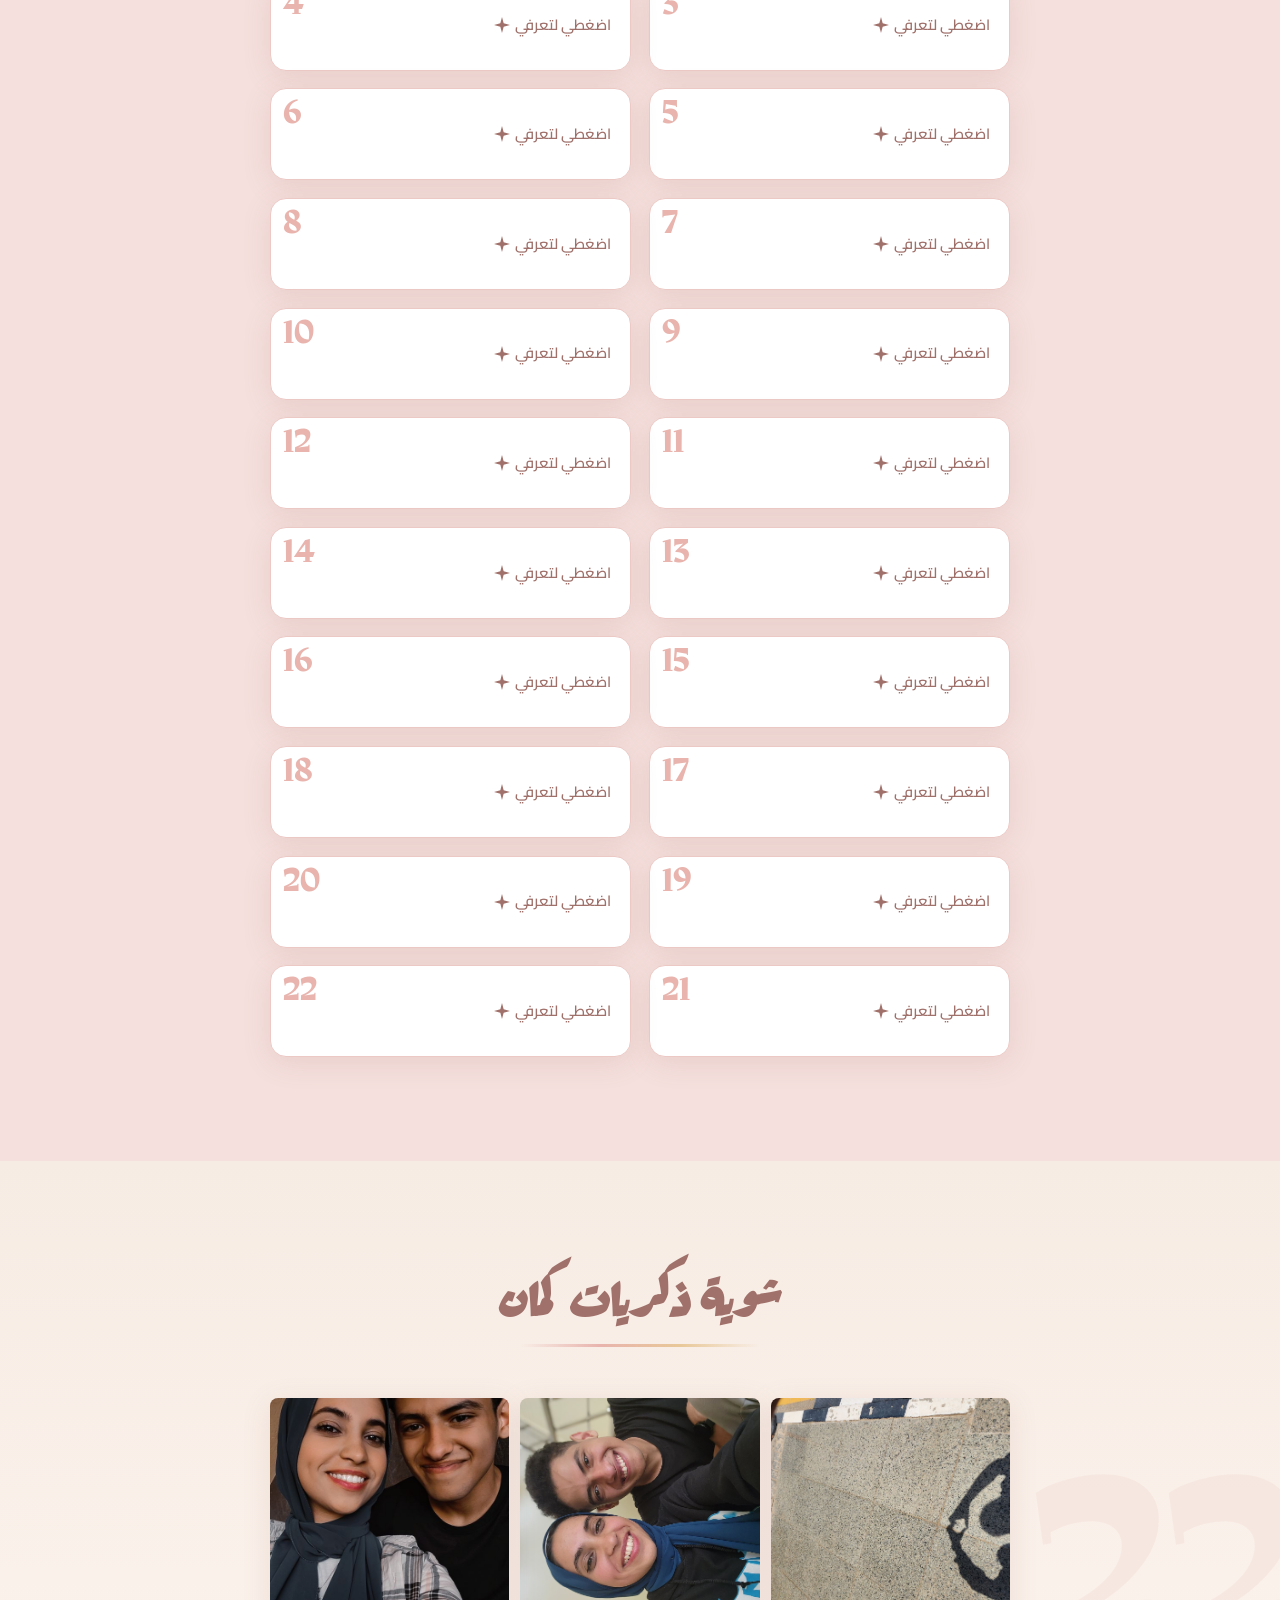
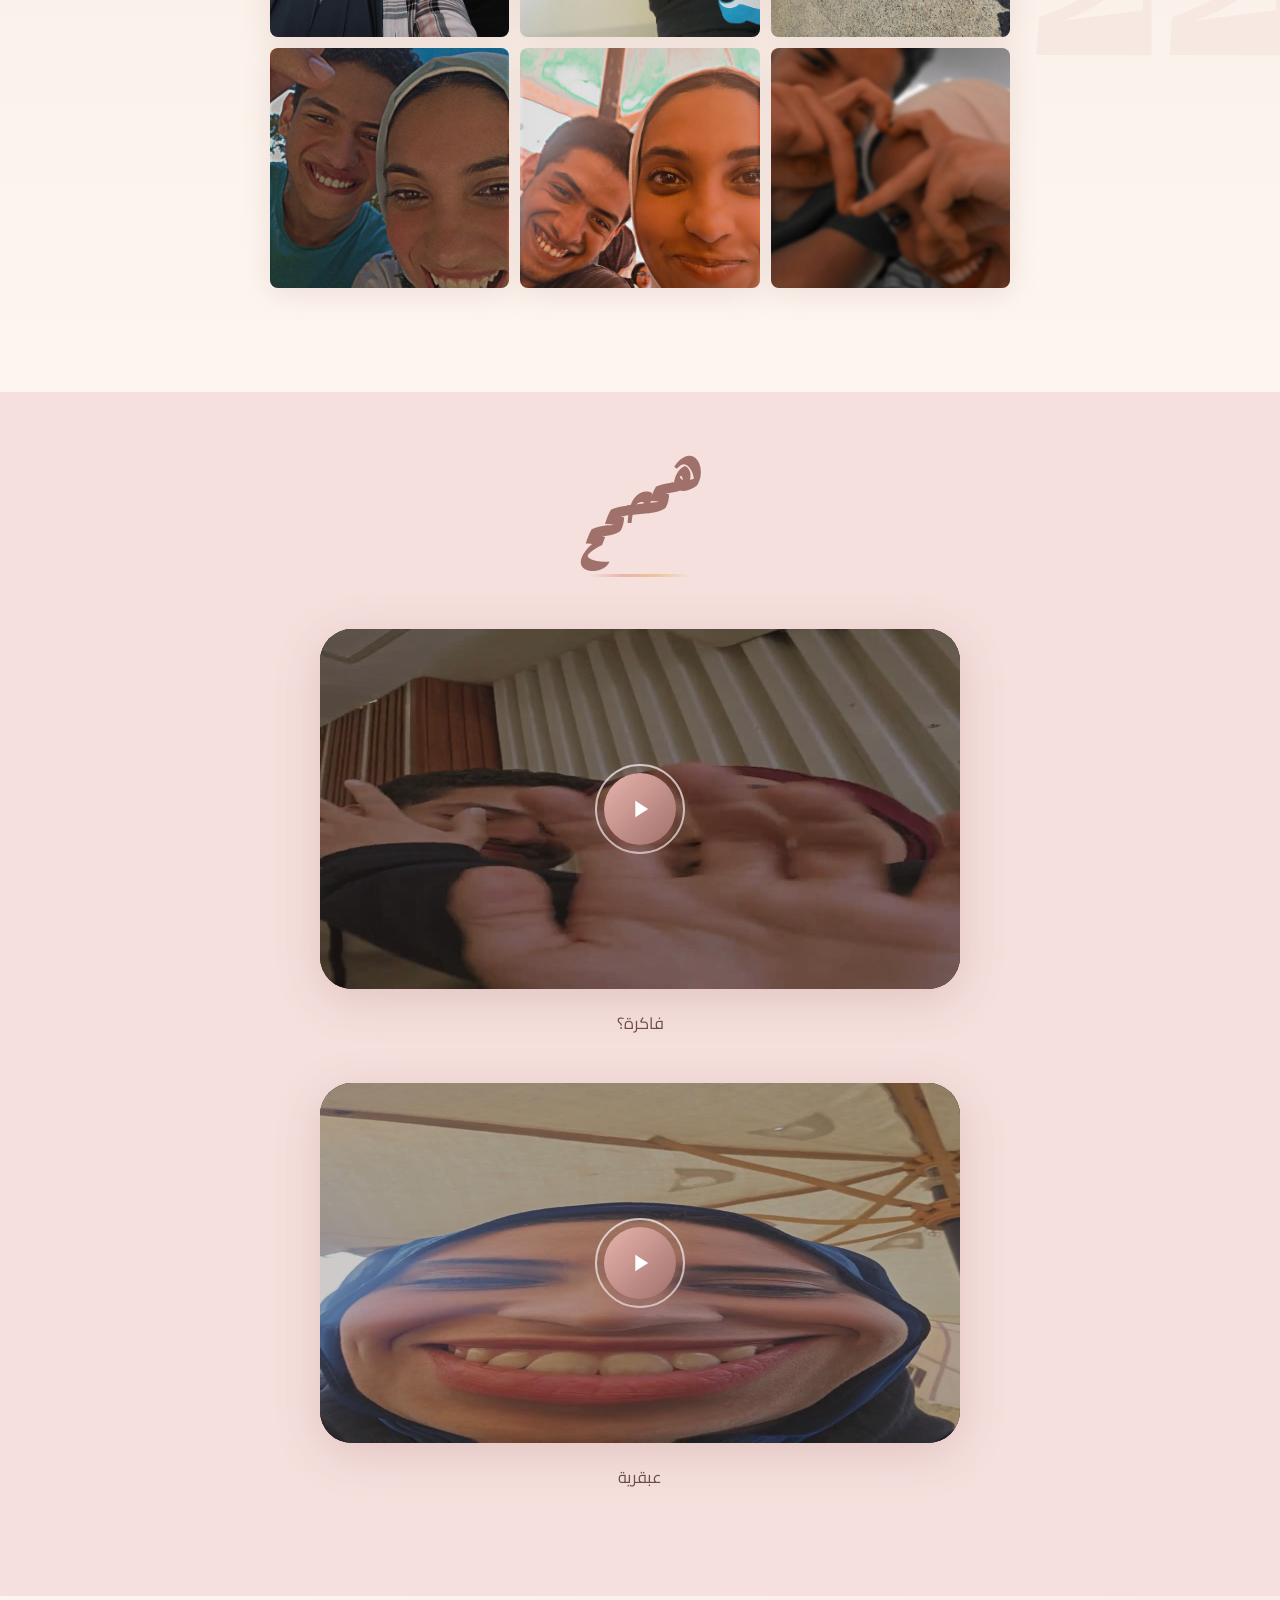
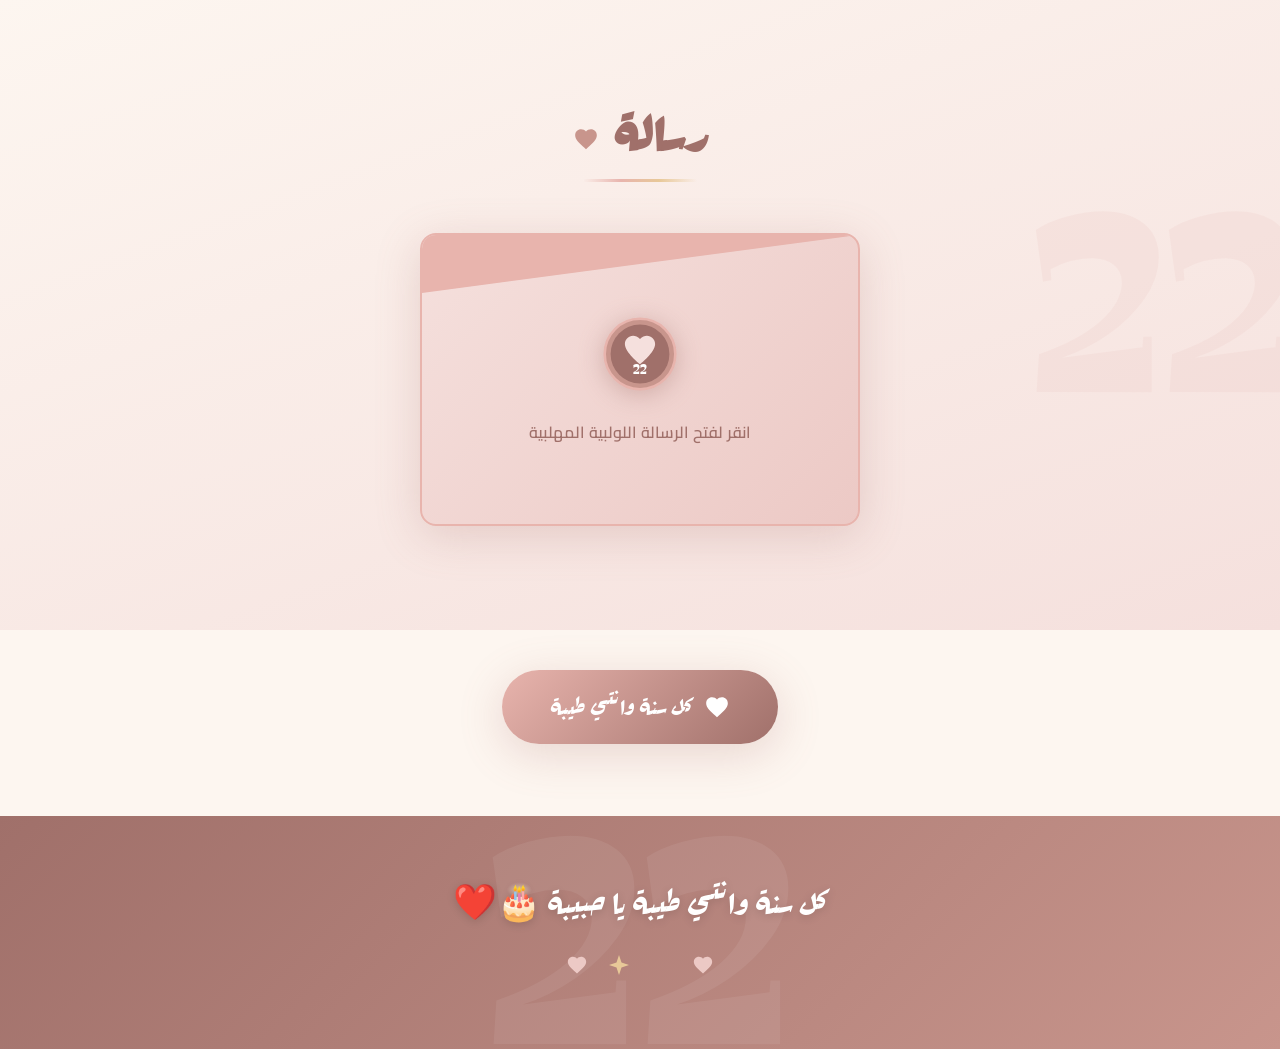
==== commit 86bdbc3b: "content: apply 41 user-requested text updates across all sections - Opening Letter: updated lines 1," ====
--- a/index.html
+++ b/index.html
@@ -4,7 +4,7 @@
   <meta charset="UTF-8">
   <meta name="viewport" content="width=device-width, initial-scale=1.0, viewport-fit=cover">
   <meta name="description" content="كل سنة وانتي طيبة يا حبيبة — هدية عيد ميلاد حبيبة الـ 22">
-  <title>Sweet 22 — حبيبة ❤️</title>
+  <title>Sweet 22 Habiba❤️</title>
 
   <!-- Arabic Google Fonts: Rakkas (display) + Cairo (body) -->
   <link rel="preconnect" href="https://fonts.googleapis.com">
@@ -339,7 +339,7 @@
 
     <div class="envelope-wrap">
       <!-- Envelope / letter — tap to open -->
-      <div class="envelope reveal" id="envelope" role="button" tabindex="0" aria-label="اضغطي لتفتحي الرسالة">
+      <div class="envelope reveal" id="envelope" role="button" tabindex="0" aria-label="انقر لفتح الرسالة اللولبية المهلبية">
 
         <!-- Closed state -->
         <div class="env-closed">
@@ -354,7 +354,7 @@
                 <text x="50" y="74" font-family="Rakkas, serif" font-size="16" fill="#ffffff" text-anchor="middle">22</text>
               </svg>
             </div>
-            <div class="env-hint">اضغطي لتفتحي الرسالة</div>
+            <div class="env-hint">انقر لفتح الرسالة اللولبية المهلبية</div>
           </div>
         </div>
 
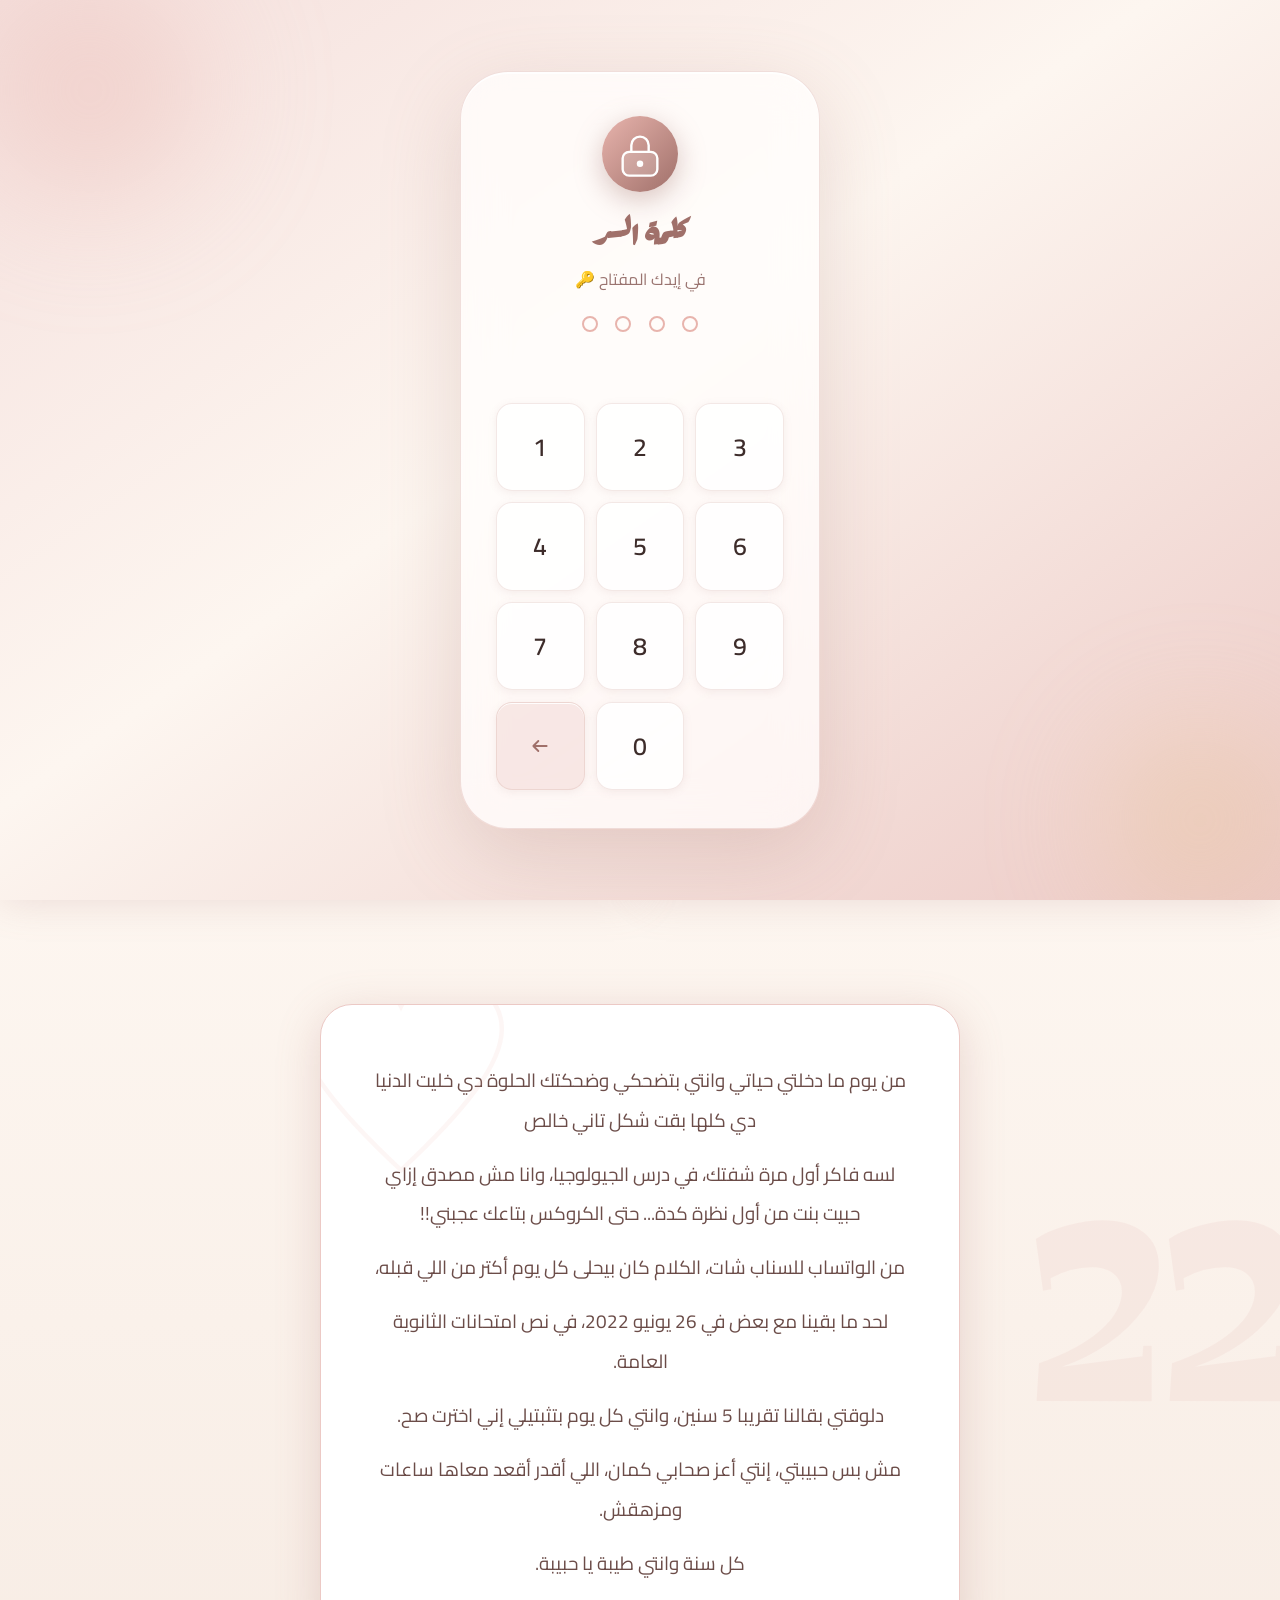
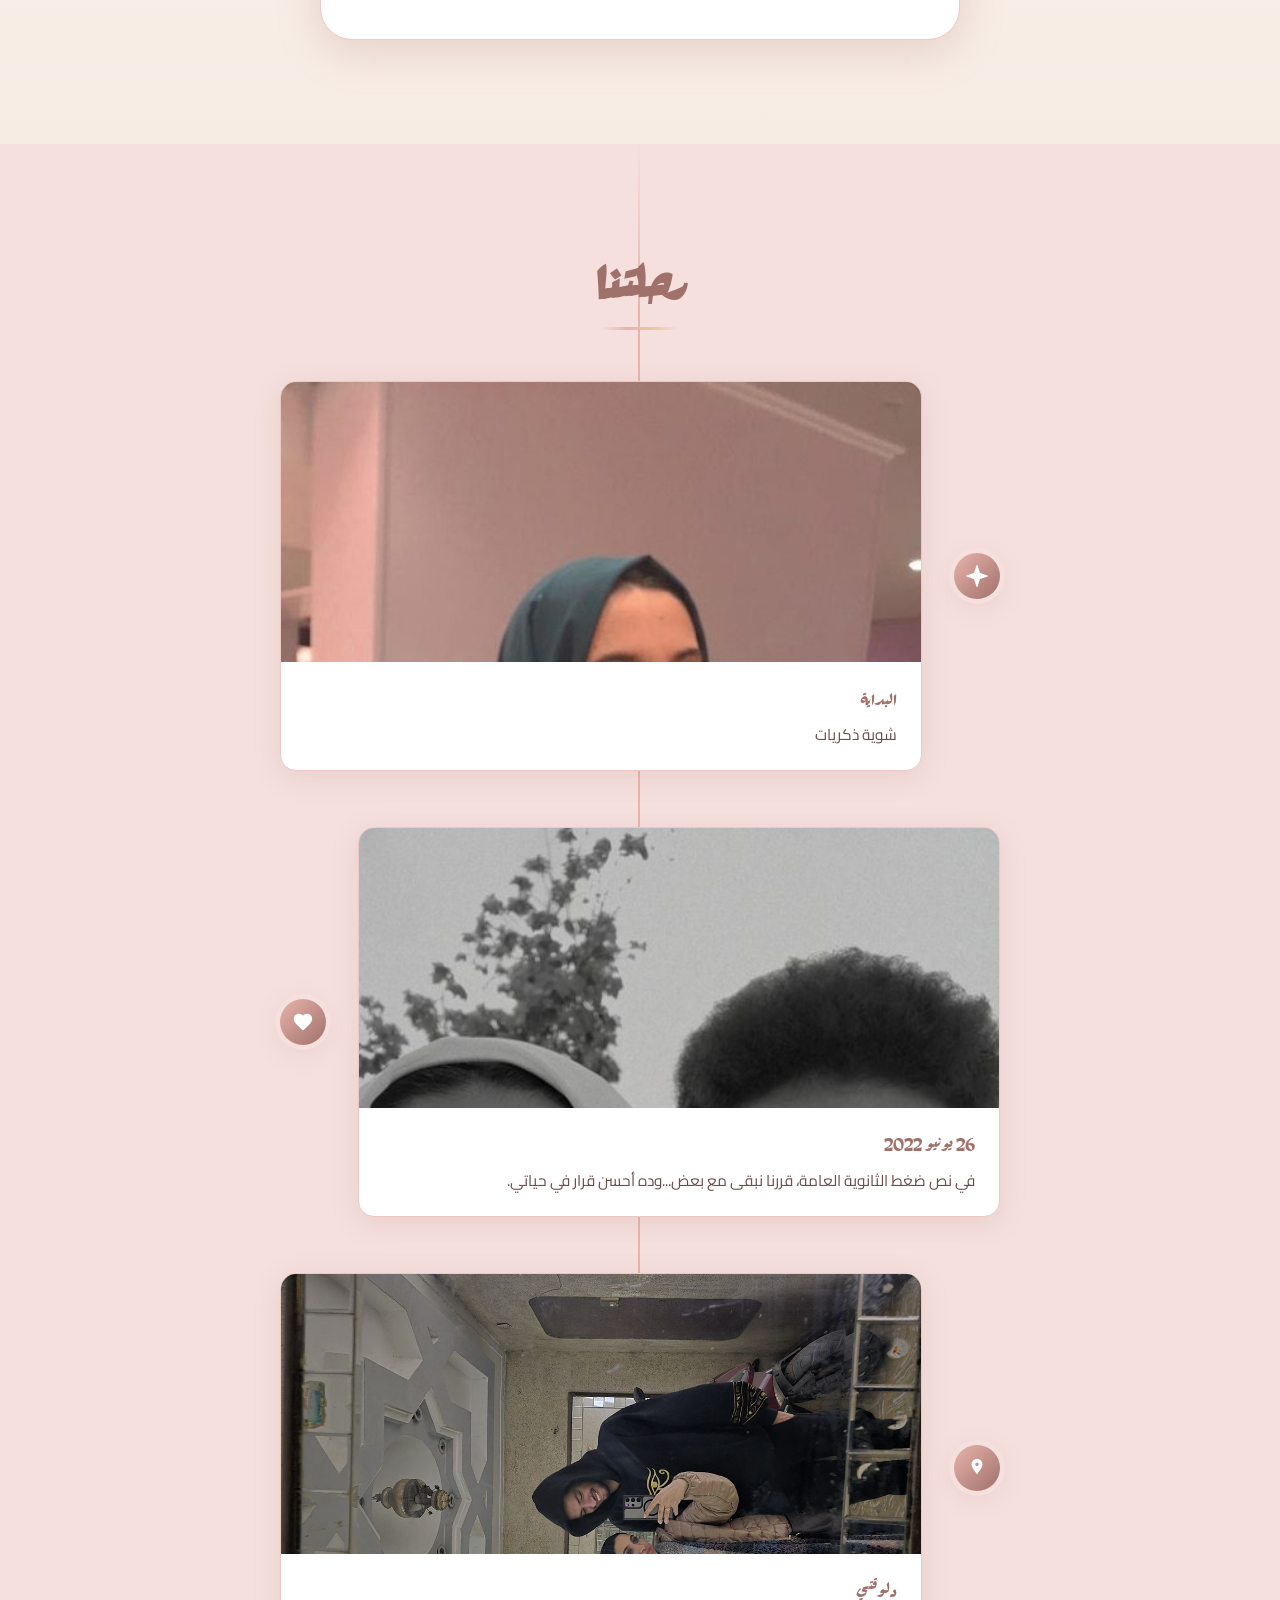
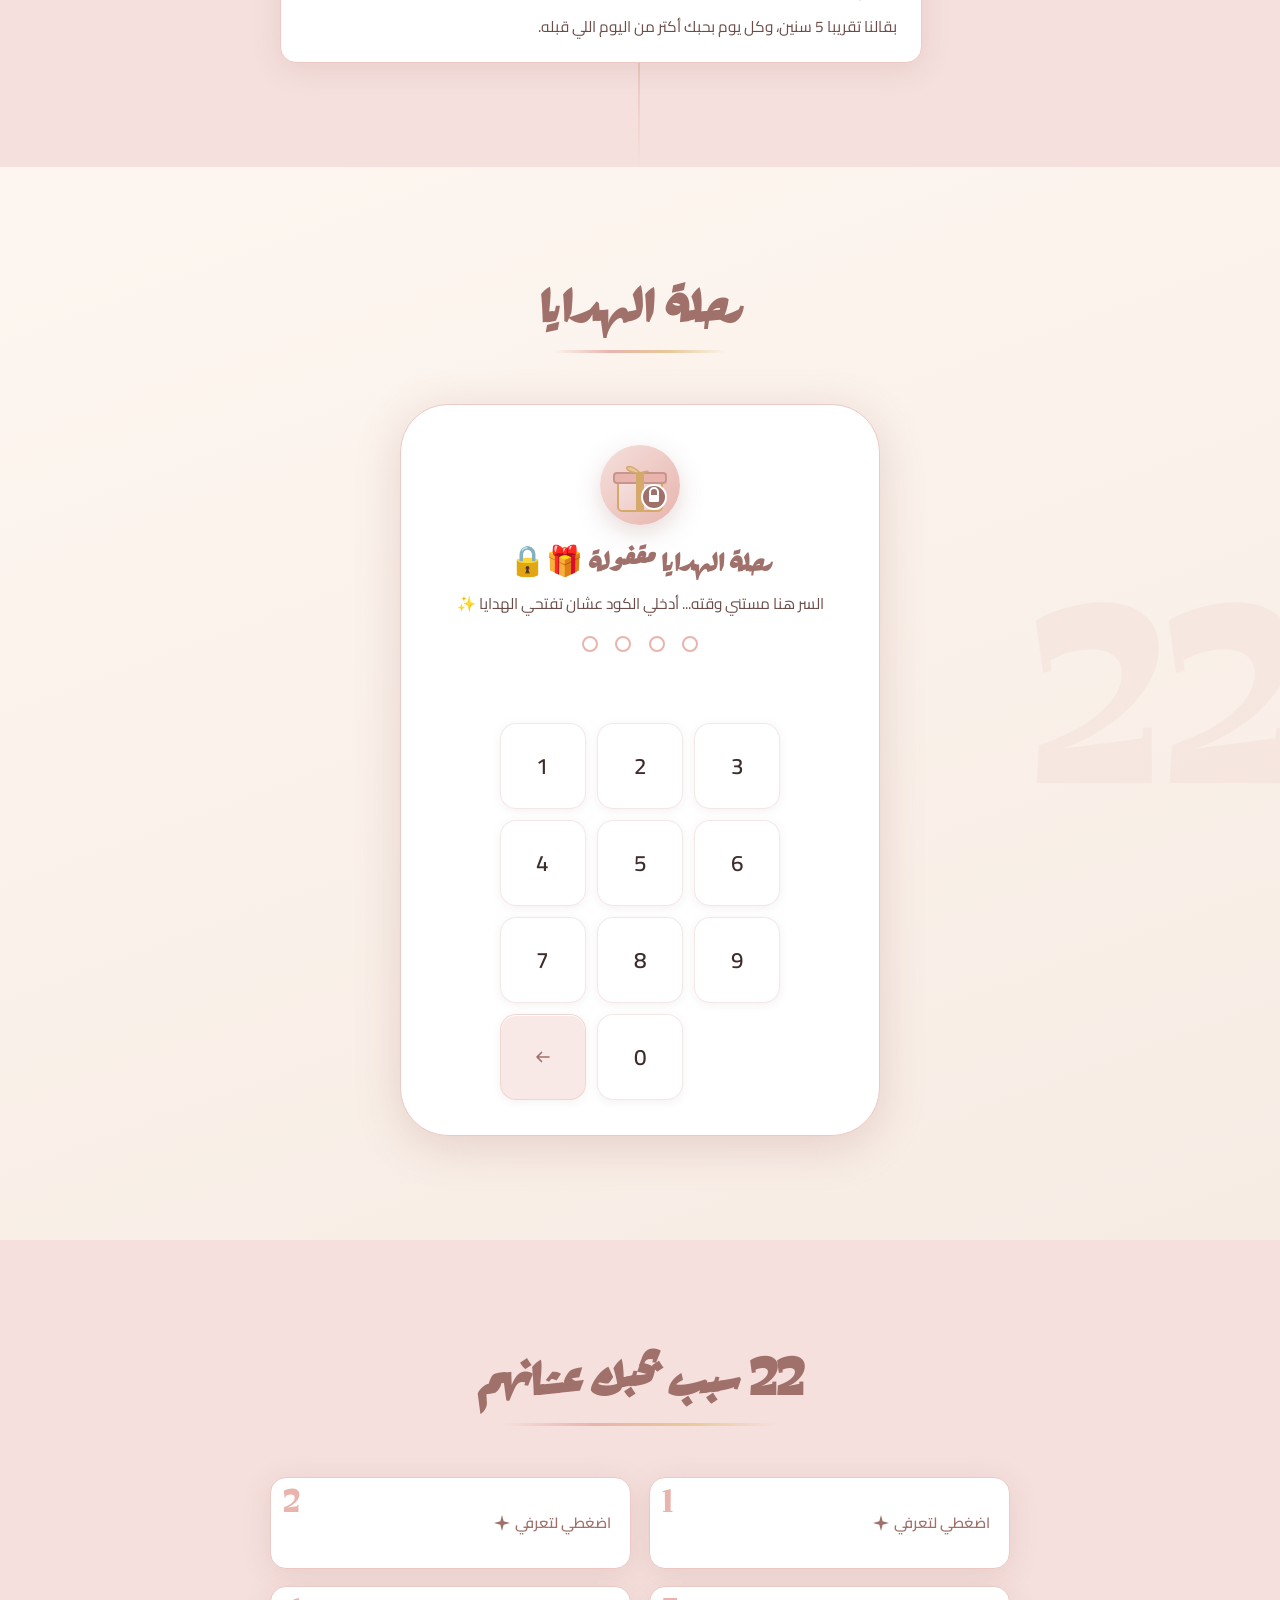
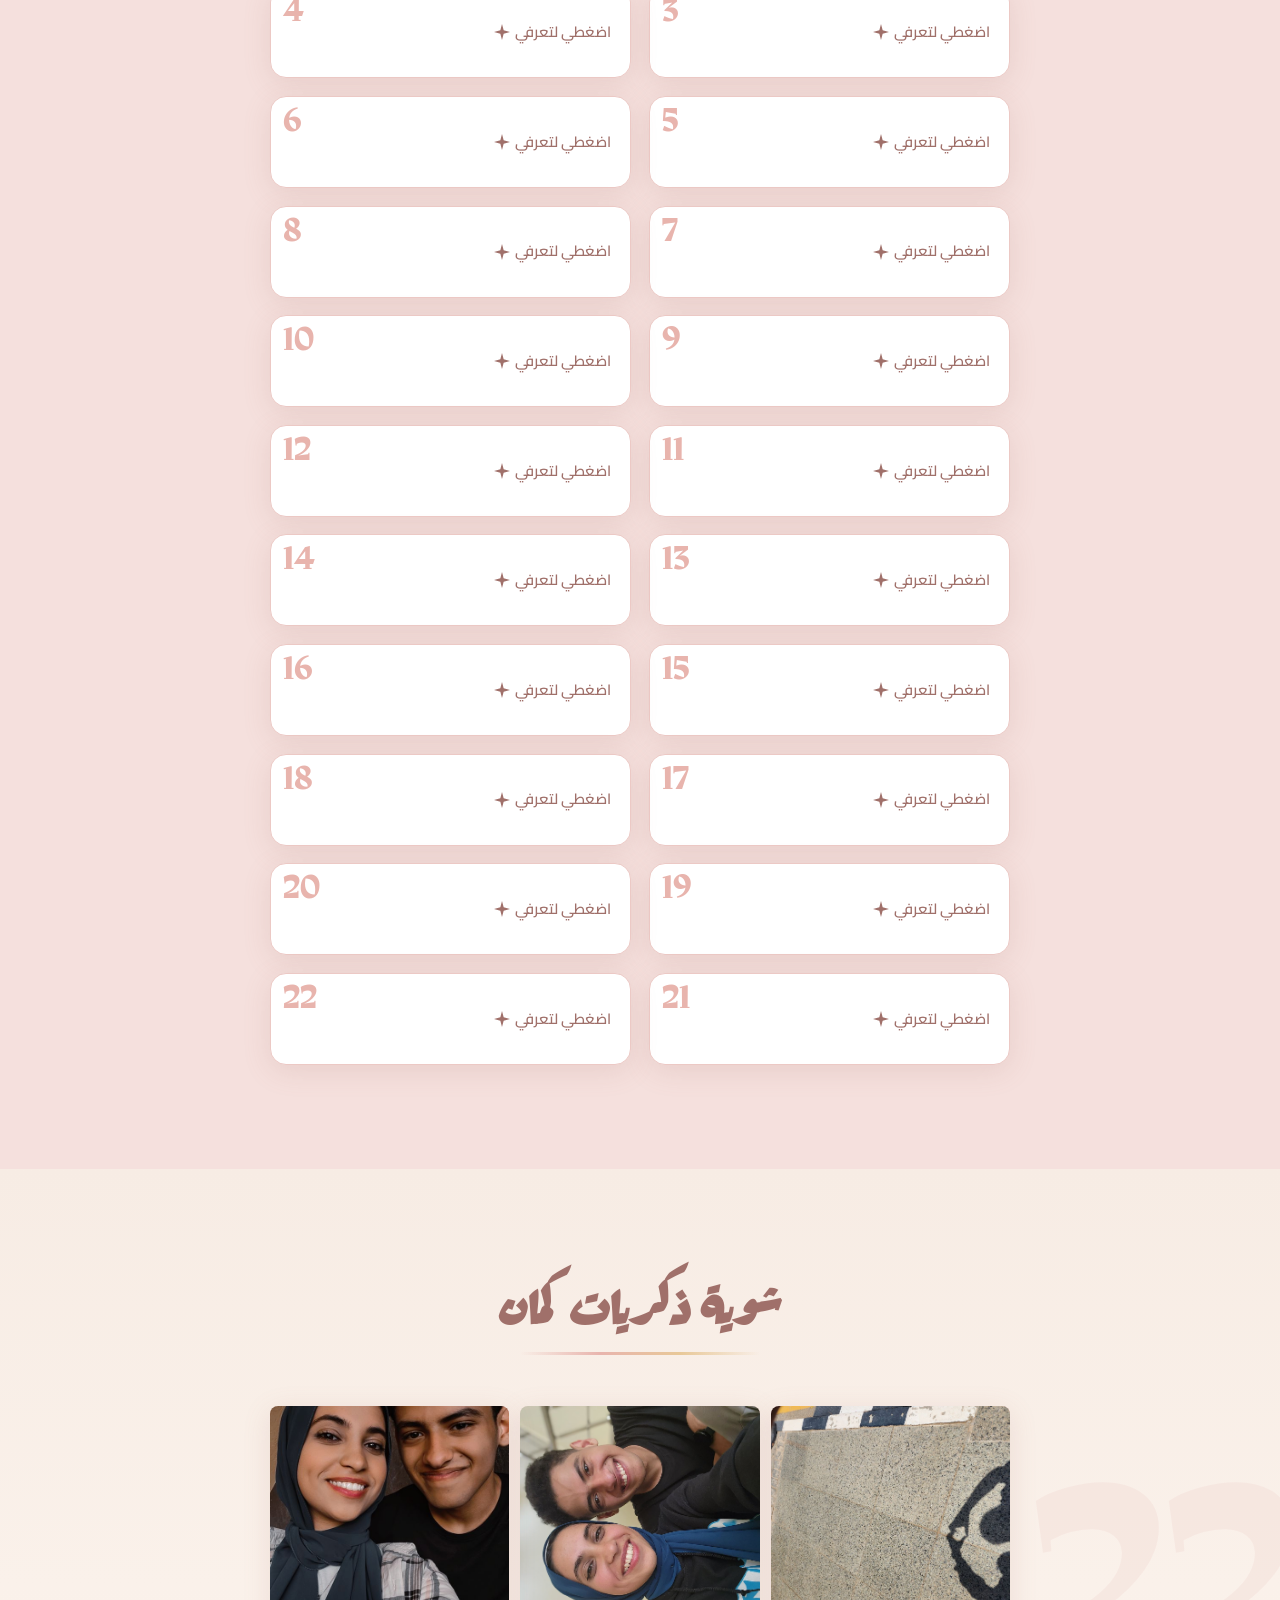
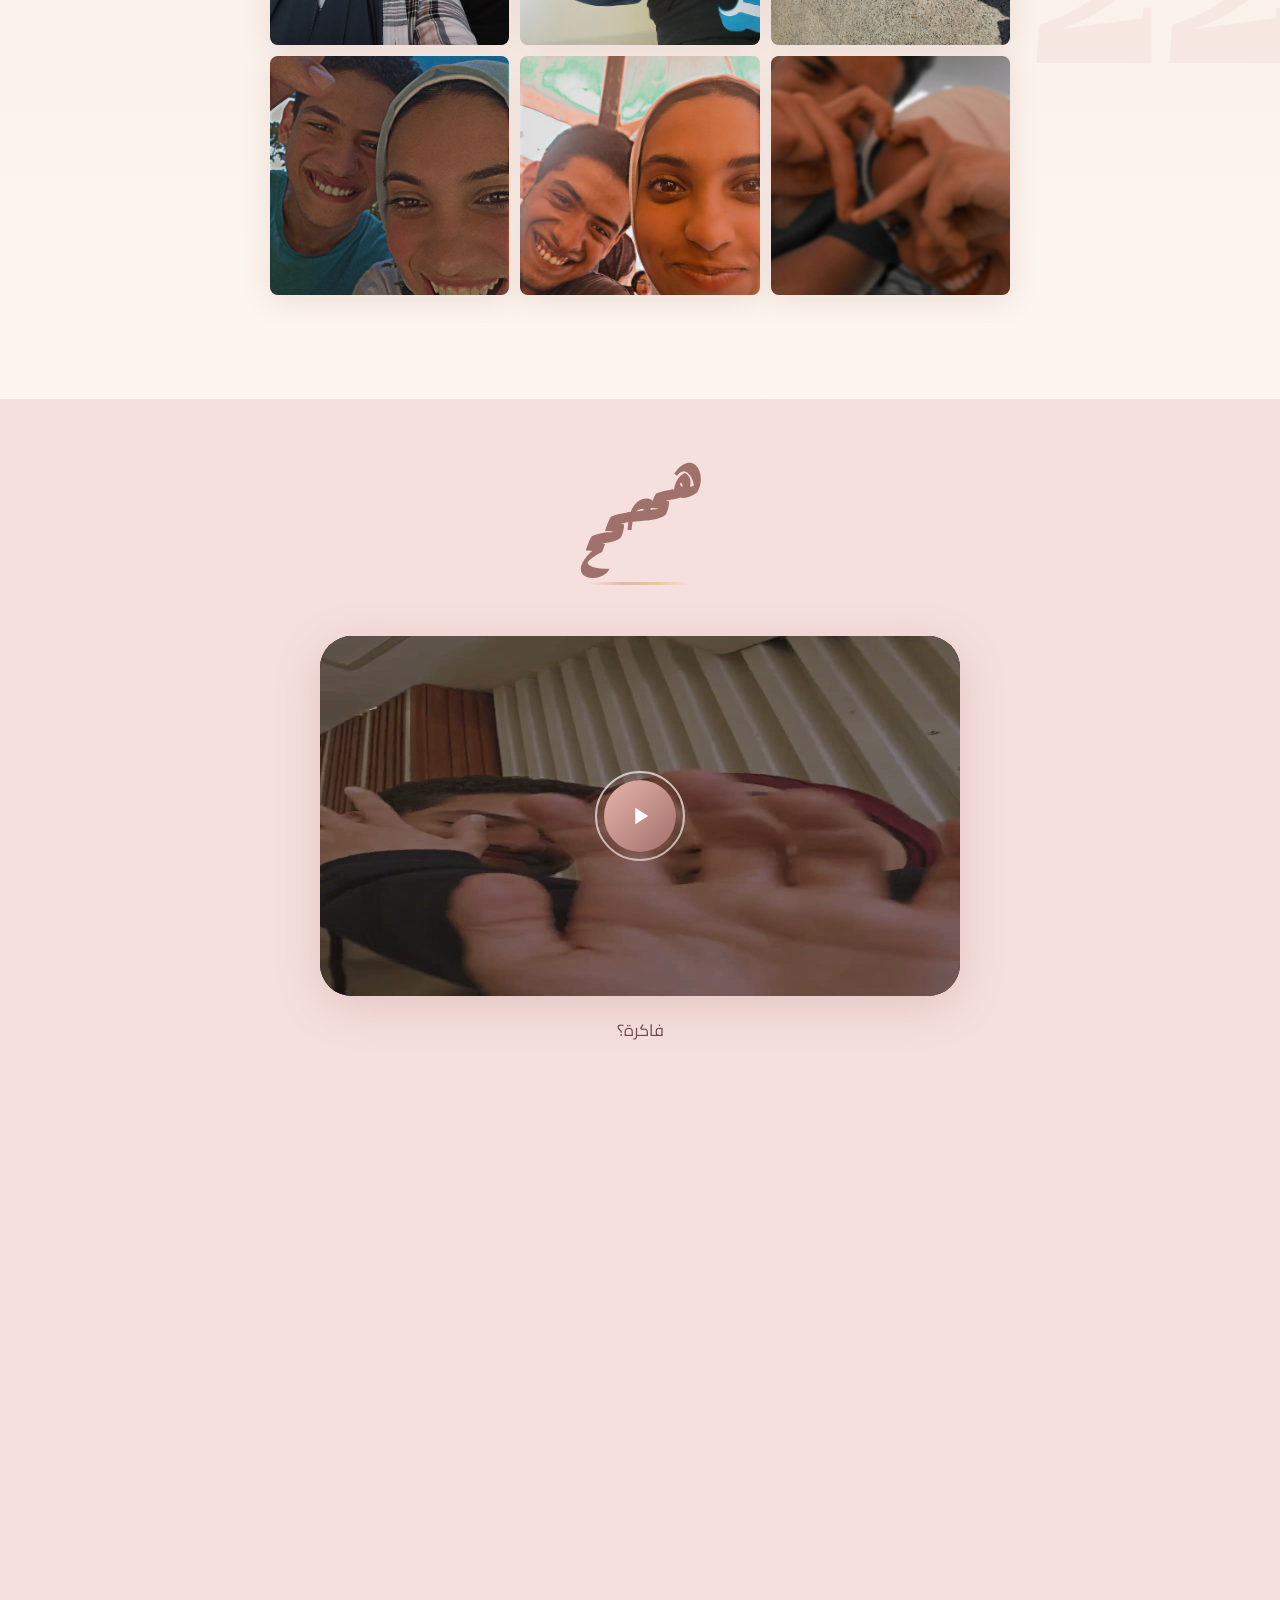
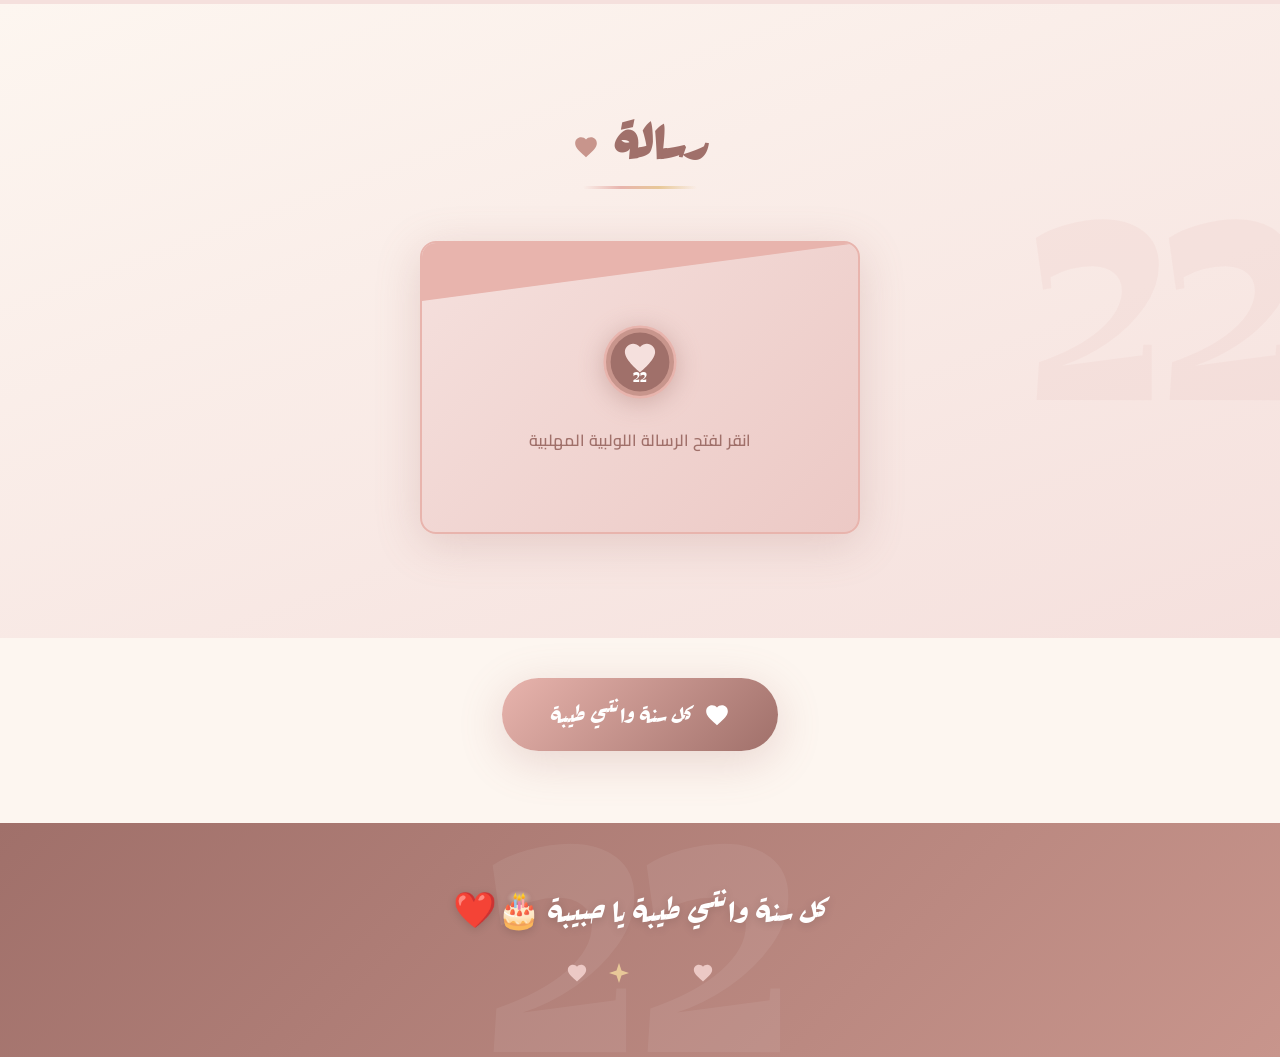
==== commit 4c190407: "feat: add dedicated Gift Hunt PIN vault (1208) to lock present section - Embedded romantic Gift Vaul" ====
--- a/index.html
+++ b/index.html
@@ -257,19 +257,82 @@
 
     <div class="gift-hunt-wrap">
 
-      <!-- Step dots -->
-      <div class="gift-counter" id="gift-dots" aria-hidden="true"></div>
-
-      <!-- Video steps (injected by JS) -->
-      <div id="gift-steps"></div>
-
-      <button id="gift-next-btn" class="gift-next-btn ripple-btn" aria-label="الخطوة التالية">
-        <span>التالي</span>
-        <svg class="btn-arrow-svg" viewBox="0 0 24 24" width="20" height="20" fill="none" stroke="currentColor" stroke-width="2.5" stroke-linecap="round" stroke-linejoin="round">
-          <line x1="19" y1="12" x2="5" y2="12"></line>
-          <polyline points="12 19 5 12 12 5"></polyline>
-        </svg>
-      </button>
+      <!-- LOCKED VAULT CARD (Shown until PIN 1208 is entered) -->
+      <div class="gift-vault-card" id="gift-vault-card">
+        <div class="vault-gift-icon" aria-hidden="true">
+          <svg viewBox="0 0 64 64" width="64" height="64" fill="none">
+            <!-- Gift Box Base -->
+            <rect x="10" y="28" width="44" height="30" rx="4" fill="url(#vaultBoxGrad)" stroke="#d4a96a" stroke-width="2"/>
+            <!-- Gift Lid -->
+            <rect x="6" y="20" width="52" height="10" rx="3" fill="#e8b4ad" stroke="#c8958c" stroke-width="2"/>
+            <!-- Vertical Ribbon -->
+            <rect x="28" y="20" width="8" height="38" fill="#d4a96a"/>
+            <!-- Ribbon Bow -->
+            <path d="M 32,20 C 22,8 10,16 28,20 C 36,20 48,16 32,20 Z" fill="#e8c898" stroke="#d4a96a" stroke-width="1.5"/>
+            <!-- Floating Padlock Badge -->
+            <circle cx="46" cy="44" r="12" fill="#a0706a" stroke="#ffffff" stroke-width="2"/>
+            <path d="M 42,42 V 39 A 4,4 0 0,1 50,39 V 42" stroke="#ffffff" stroke-width="2" stroke-linecap="round"/>
+            <rect x="41" y="42" width="10" height="7" rx="1.5" fill="#ffffff"/>
+            <defs>
+              <linearGradient id="vaultBoxGrad" x1="0" y1="0" x2="1" y2="1">
+                <stop offset="0%" stop-color="#f5e0dd"/>
+                <stop offset="100%" stop-color="#ecc9c5"/>
+              </linearGradient>
+            </defs>
+          </svg>
+        </div>
+
+        <h3 class="vault-title">رحلة الهدايا مقفولة 🎁🔒</h3>
+        <p class="vault-subtitle">السر هنا مستني وقته... أدخلي الكود عشان تفتحي الهدايا ✨</p>
+
+        <!-- 4-dot display -->
+        <div class="pin-dots" id="gift-pin-dots" aria-live="polite" aria-label="الكود المُدخل للهدايا">
+          <div class="pin-dot" id="gpd0"></div>
+          <div class="pin-dot" id="gpd1"></div>
+          <div class="pin-dot" id="gpd2"></div>
+          <div class="pin-dot" id="gpd3"></div>
+        </div>
+
+        <!-- Error message -->
+        <div class="pin-error" id="gift-pin-error" aria-live="assertive">الكود ده مش مظبوط، الهدايا لسه مقفولة! 🔒</div>
+
+        <!-- Mini Numpad -->
+        <div class="pin-pad gift-pin-pad" id="gift-pin-pad">
+          <button class="pin-key" data-gdigit="1">1</button>
+          <button class="pin-key" data-gdigit="2">2</button>
+          <button class="pin-key" data-gdigit="3">3</button>
+          <button class="pin-key" data-gdigit="4">4</button>
+          <button class="pin-key" data-gdigit="5">5</button>
+          <button class="pin-key" data-gdigit="6">6</button>
+          <button class="pin-key" data-gdigit="7">7</button>
+          <button class="pin-key" data-gdigit="8">8</button>
+          <button class="pin-key" data-gdigit="9">9</button>
+          <button class="pin-key pin-key-clear" id="gift-pin-clear" aria-label="مسح">
+            <svg viewBox="0 0 24 24" width="18" height="18" fill="none" stroke="currentColor" stroke-width="2.2" stroke-linecap="round" stroke-linejoin="round">
+              <path d="M20 12H4M4 12l6-6M4 12l6 6"/>
+            </svg>
+          </button>
+          <button class="pin-key" data-gdigit="0">0</button>
+          <div class="pin-key pin-key-empty" aria-hidden="true"></div>
+        </div>
+      </div>
+
+      <!-- UNLOCKED CONTENT (Hidden until PIN 1208 is entered) -->
+      <div class="gift-unlocked-content" id="gift-unlocked-content" style="display: none;">
+        <!-- Step dots -->
+        <div class="gift-counter" id="gift-dots" aria-hidden="true"></div>
+
+        <!-- Video steps (injected by JS) -->
+        <div id="gift-steps"></div>
+
+        <button id="gift-next-btn" class="gift-next-btn ripple-btn" aria-label="الخطوة التالية">
+          <span>التالي</span>
+          <svg class="btn-arrow-svg" viewBox="0 0 24 24" width="20" height="20" fill="none" stroke="currentColor" stroke-width="2.5" stroke-linecap="round" stroke-linejoin="round">
+            <line x1="19" y1="12" x2="5" y2="12"></line>
+            <polyline points="12 19 5 12 12 5"></polyline>
+          </svg>
+        </button>
+      </div>
 
     </div>
   </section>
--- a/style.css
+++ b/style.css
@@ -585,6 +585,74 @@
   max-width: 480px;
   margin: 0 auto;
 }
+
+/* Gift Vault Locked Card */
+.gift-vault-card {
+  background: var(--white);
+  border-radius: var(--radius-xl);
+  border: 1.5px solid var(--blush-deep);
+  box-shadow: var(--shadow-mid);
+  padding: 2.5rem 1.8rem 2.2rem;
+  display: flex;
+  flex-direction: column;
+  align-items: center;
+  gap: 1.2rem;
+  position: relative;
+  overflow: hidden;
+  transition: transform 0.4s ease, opacity 0.4s ease;
+}
+.gift-vault-card.unlock {
+  animation: giftVaultUnlock 0.6s cubic-bezier(0.77, 0, 0.175, 1) forwards;
+}
+@keyframes giftVaultUnlock {
+  0% { transform: scale(1); opacity: 1; }
+  50% { transform: scale(1.06) rotate(1deg); opacity: 0.9; }
+  100% { transform: scale(0.9) translateY(-20px); opacity: 0; }
+}
+
+.vault-gift-icon {
+  width: 80px; height: 80px;
+  border-radius: 50%;
+  background: linear-gradient(135deg, var(--blush), var(--rose-gold-lt));
+  display: flex;
+  align-items: center;
+  justify-content: center;
+  box-shadow: 0 8px 24px rgba(160, 112, 106, 0.25);
+  animation: giftIconPulse 2.4s ease-in-out infinite alternate;
+}
+@keyframes giftIconPulse {
+  from { transform: translateY(0) scale(1); }
+  to   { transform: translateY(-4px) scale(1.05); }
+}
+
+.vault-title {
+  font-family: var(--font-heading);
+  font-size: 1.85rem;
+  color: var(--rose-gold-dk);
+  line-height: 1.25;
+}
+.vault-subtitle {
+  font-size: 0.96rem;
+  color: var(--text-mid);
+  margin-top: -0.6rem;
+  line-height: 1.7;
+}
+
+.gift-pin-pad {
+  max-width: 280px;
+  margin-top: 0.4rem;
+}
+.gift-pin-pad .pin-key {
+  font-size: 1.4rem;
+}
+
+.gift-unlocked-content {
+  animation: giftReveal 0.65s cubic-bezier(0.22, 1, 0.36, 1) both;
+}
+@keyframes giftReveal {
+  from { opacity: 0; transform: translateY(20px) scale(0.95); }
+  to   { opacity: 1; transform: translateY(0) scale(1); }
+}
 .gift-step {
   display: none;
 }
